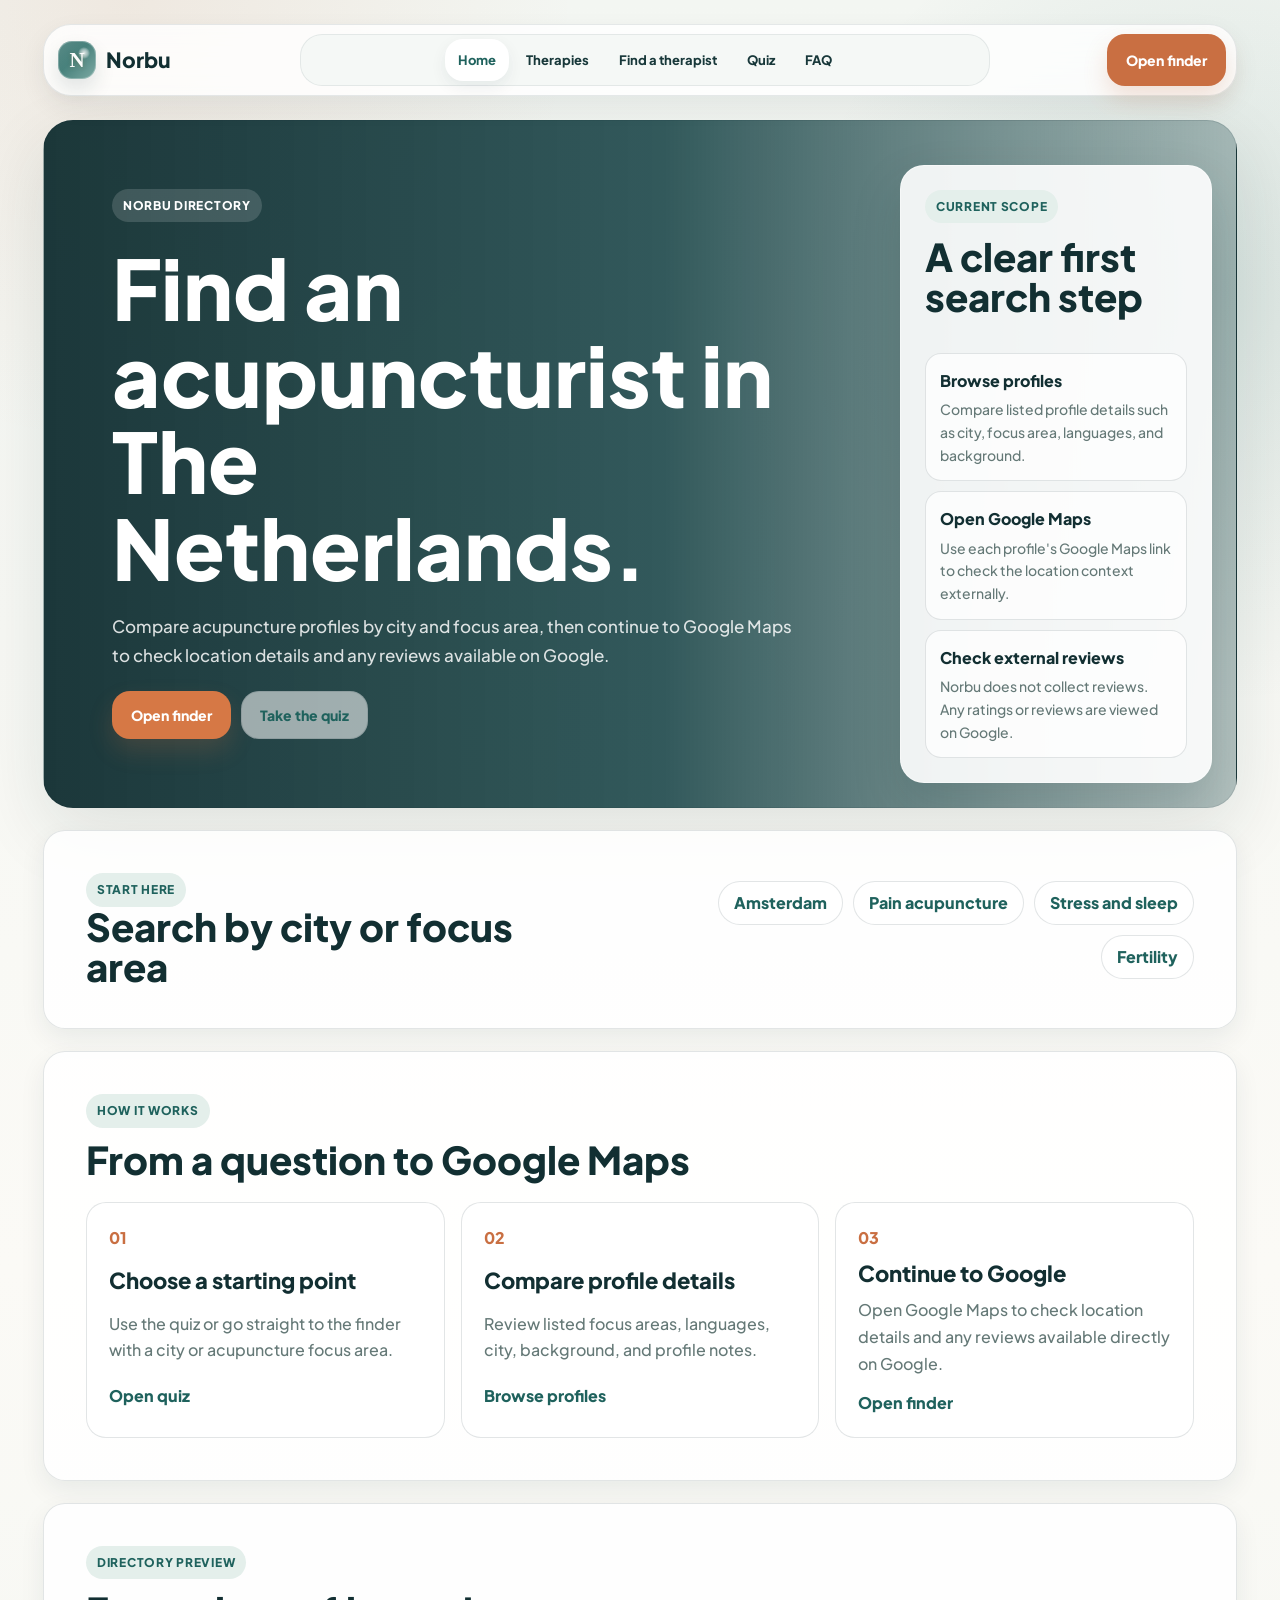
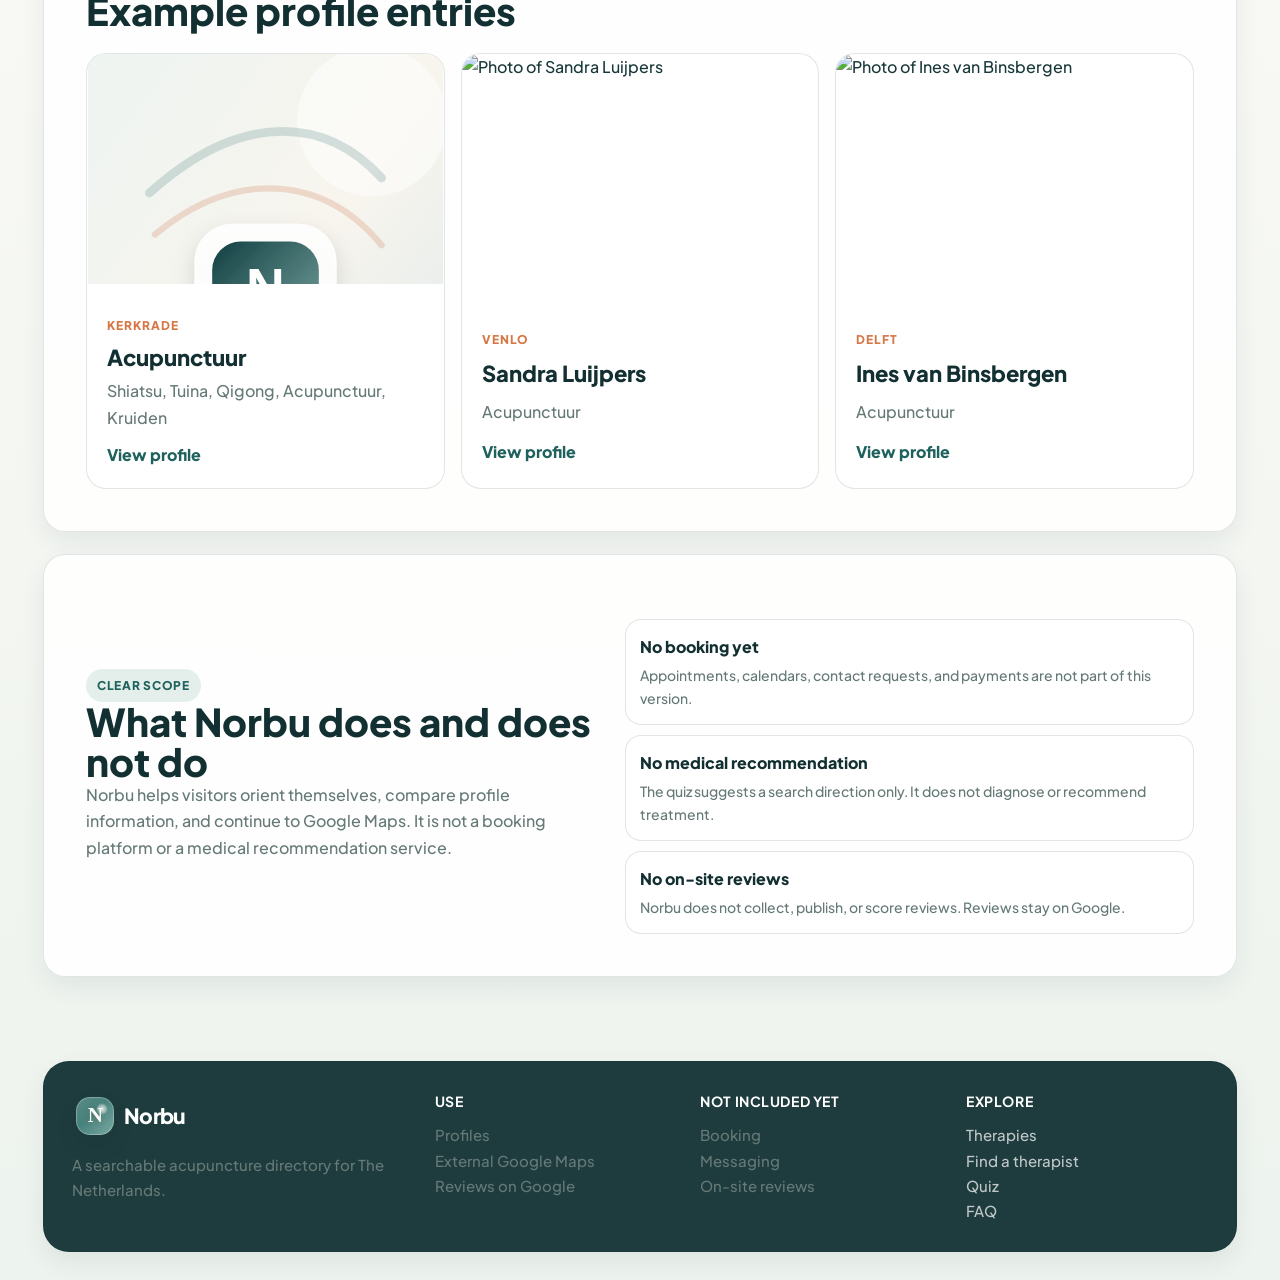
==== index.html @ c8cb7390 "Import sample practitioner data" ====
<!DOCTYPE html>
<html lang="en">
<head>
  <meta charset="UTF-8">
  <meta name="viewport" content="width=device-width, initial-scale=1.0">
  <title>Norbu | Acupuncture directory</title>
  <meta name="description" content="Browse acupuncture therapist profiles in The Netherlands by city and focus area, then continue to Google Maps for location details and any reviews available on Google.">
  <link rel="stylesheet" href="style.css">
  <link rel="icon" type="image/svg+xml" href="favicon.svg">
</head>
<body class="norbu-site-page norbu-home-page">
  <div class="page">
    <header class="topbar norbu-topbar">
      <a class="brand brand-link" href="index.html"><div class="brand-mark"></div><span>Norbu</span></a>
      <div class="shell" id="site-shell">
        <nav class="nav" id="site-nav">
          <a class="active" href="index.html">Home</a>
          <a href="therapies.html">Therapies</a>
          <a href="practitioners.html">Find a therapist</a>
          <a href="quiz.html">Quiz</a>
          <a href="faq.html">FAQ</a>
        </nav>
        <div class="icon-circle search-icon" aria-hidden="true"></div>
        <button class="menu-toggle" id="menu-toggle" type="button" aria-expanded="false" aria-controls="site-nav" aria-label="Open navigation"><span></span><span></span><span></span></button>
      </div>
      <a class="book-btn" href="practitioners.html">Open finder</a>
    </header>

    <main class="norbu-home">
      <section class="norbu-home-hero">
        <div class="norbu-home-copy">
          <span class="norbu-kicker">Norbu directory</span>
          <h1>Find an acupuncturist in The Netherlands.</h1>
          <p>Compare acupuncture profiles by city and focus area, then continue to Google Maps to check location details and any reviews available on Google.</p>
          <div class="norbu-home-actions">
            <a class="btn btn-primary" href="practitioners.html">Open finder</a>
            <a class="btn btn-secondary" href="quiz.html">Take the quiz</a>
          </div>
        </div>

        <aside class="norbu-home-panel" aria-label="What visitors can use">
          <span class="norbu-panel-label">Current scope</span>
          <h2>A clear first search step</h2>
          <div class="norbu-home-checks">
            <div><strong>Browse profiles</strong><span>Compare listed profile details such as city, focus area, languages, and background.</span></div>
            <div><strong>Open Google Maps</strong><span>Use each profile's Google Maps link to check the location context externally.</span></div>
            <div><strong>Check external reviews</strong><span>Norbu does not collect reviews. Any ratings or reviews are viewed on Google.</span></div>
          </div>
        </aside>
      </section>

      <section class="norbu-search-band" aria-label="Quick starts">
        <div><span class="norbu-kicker">Start here</span><h2>Search by city or focus area</h2></div>
        <div class="norbu-search-links">
          <a href="practitioners.html?city=Amsterdam">Amsterdam</a>
          <a href="practitioners.html?specialty=Pain%20acupuncture">Pain acupuncture</a>
          <a href="practitioners.html?specialty=Stress%20and%20sleep%20acupuncture">Stress and sleep</a>
          <a href="practitioners.html?specialty=Fertility%20acupuncture">Fertility</a>
        </div>
      </section>

      <section class="norbu-home-flow">
        <div class="norbu-section-head"><span class="norbu-kicker">How it works</span><h2>From a question to Google Maps</h2></div>
        <div class="norbu-flow-grid">
          <article><span>01</span><h3>Choose a starting point</h3><p>Use the quiz or go straight to the finder with a city or acupuncture focus area.</p><a href="quiz.html">Open quiz</a></article>
          <article><span>02</span><h3>Compare profile details</h3><p>Review listed focus areas, languages, city, background, and profile notes.</p><a href="practitioners.html">Browse profiles</a></article>
          <article><span>03</span><h3>Continue to Google</h3><p>Open Google Maps to check location details and any reviews available directly on Google.</p><a href="practitioners.html">Open finder</a></article>
        </div>
      </section>

      <section class="norbu-home-profiles">
        <div class="norbu-section-head"><span class="norbu-kicker">Directory preview</span><h2>Example profile entries</h2></div>
        <div class="norbu-profile-preview-grid">
          <article class="norbu-profile-preview"><img src="norbu-profile-placeholder.svg" alt="Neutral Norbu placeholder for Sanne de Vries"><div><span>Amsterdam</span><h3>Sanne de Vries</h3><p>Fertility acupuncture and IVF support.</p><a href="practitioner-detail.html?id=sanne-de-vries">View profile</a></div></article>
          <article class="norbu-profile-preview"><img src="norbu-profile-placeholder.svg" alt="Neutral Norbu placeholder for Marco Jansen"><div><span>Rotterdam</span><h3>Marco Jansen</h3><p>Pain acupuncture and sports recovery.</p><a href="practitioner-detail.html?id=marco-jansen">View profile</a></div></article>
          <article class="norbu-profile-preview"><img src="norbu-profile-placeholder.svg" alt="Neutral Norbu placeholder for Lina van Dijk"><div><span>Utrecht</span><h3>Lina van Dijk</h3><p>Stress, sleep, and burnout recovery support.</p><a href="practitioner-detail.html?id=lina-van-dijk">View profile</a></div></article>
        </div>
      </section>

      <section class="norbu-home-scope">
        <div><span class="norbu-kicker">Clear scope</span><h2>What Norbu does and does not do</h2><p>Norbu helps visitors orient themselves, compare profile information, and continue to Google Maps. It is not a booking platform or a medical recommendation service.</p></div>
        <div class="norbu-scope-list">
          <div><strong>No booking yet</strong><span>Appointments, calendars, contact requests, and payments are not part of this version.</span></div>
          <div><strong>No medical recommendation</strong><span>The quiz suggests a search direction only. It does not diagnose or recommend treatment.</span></div>
          <div><strong>No on-site reviews</strong><span>Norbu does not collect, publish, or score reviews. Reviews stay on Google.</span></div>
        </div>
      </section>
    </main>

    <footer class="site-footer site-footer--home">
      <div class="site-footer-grid">
        <div><a class="brand brand-link site-footer-brand" href="index.html"><div class="brand-mark"></div><span>Norbu</span></a><p>A searchable acupuncture directory for The Netherlands.</p></div>
        <div><strong>Use</strong><p>Profiles<br>External Google Maps<br>Reviews on Google</p></div>
        <div><strong>Not included yet</strong><p>Booking<br>Messaging<br>On-site reviews</p></div>
        <div><strong>Explore</strong><p><a href="therapies.html">Therapies</a><br><a href="practitioners.html">Find a therapist</a><br><a href="quiz.html">Quiz</a><br><a href="faq.html">FAQ</a></p></div>
      </div>
    </footer>
  </div>
  <script src="practitioners-data.js" defer></script>
  <script src="script.js" defer></script>
</body>
</html>
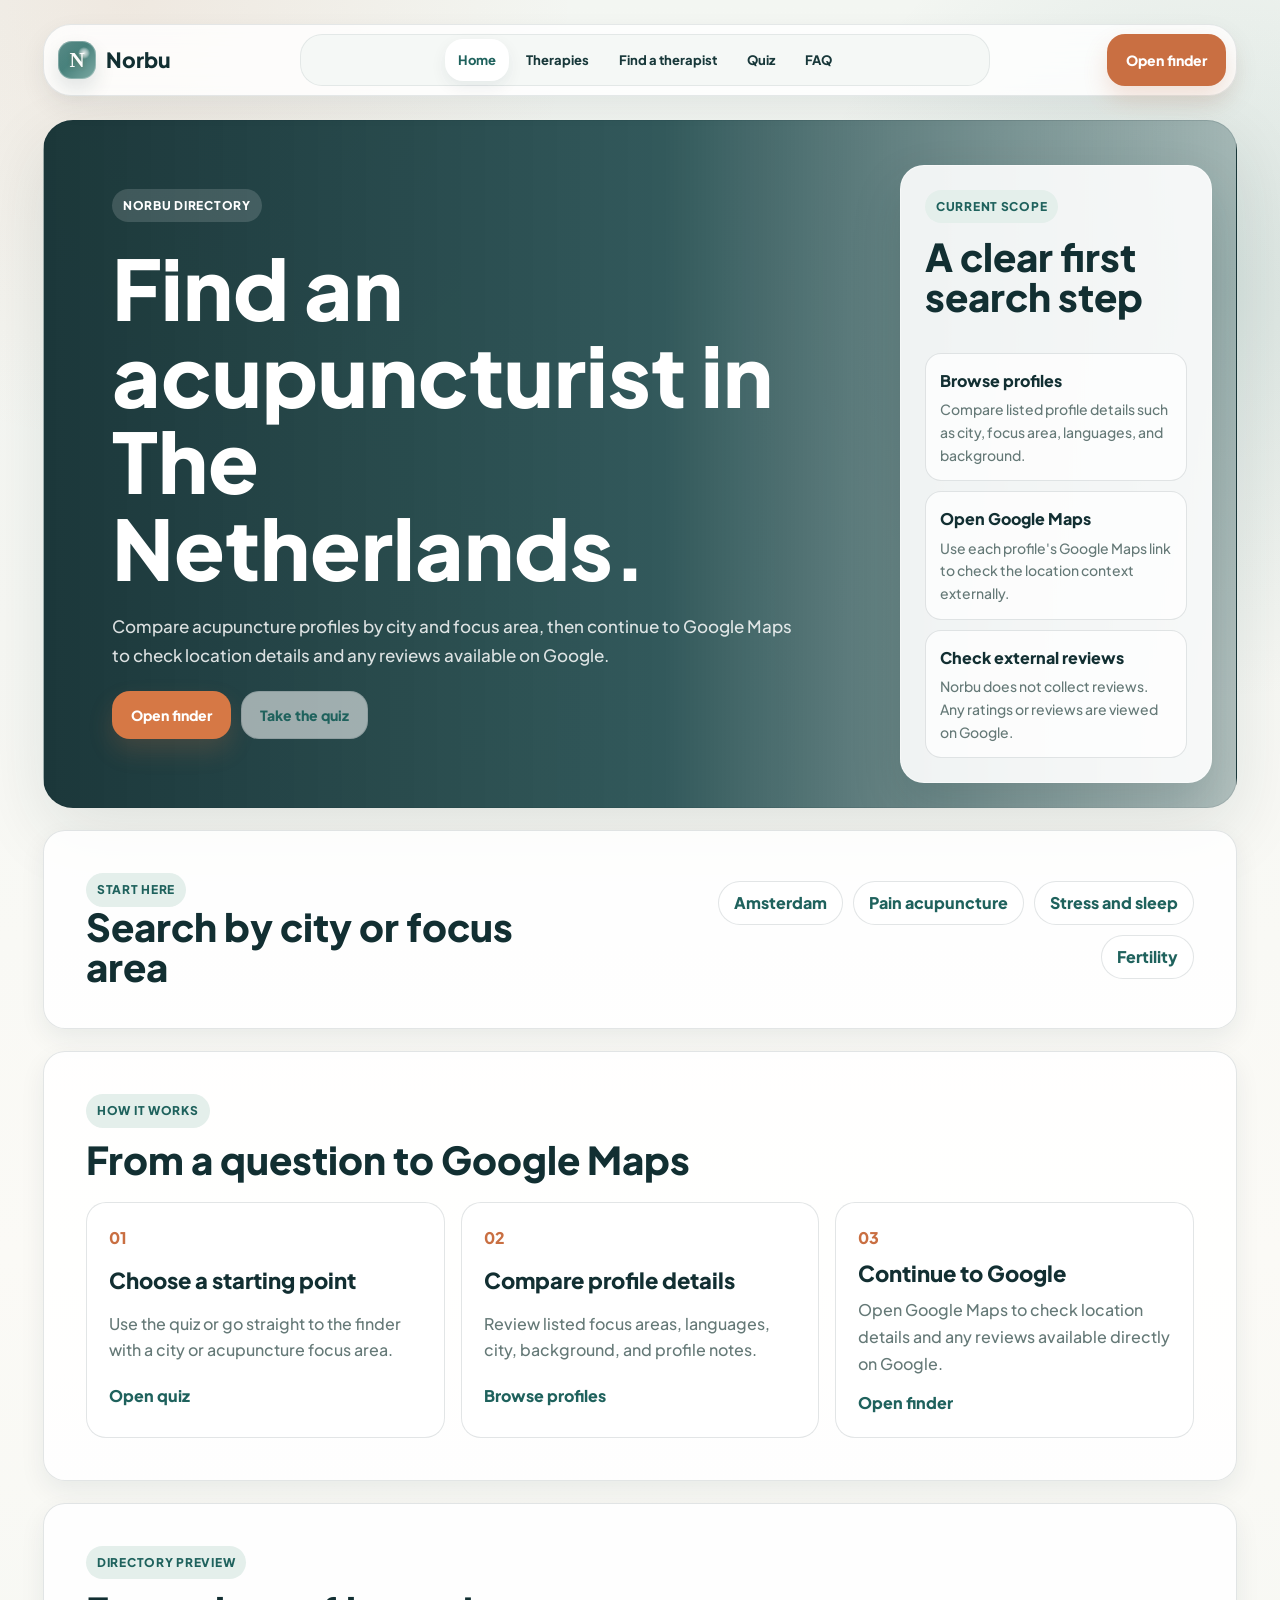
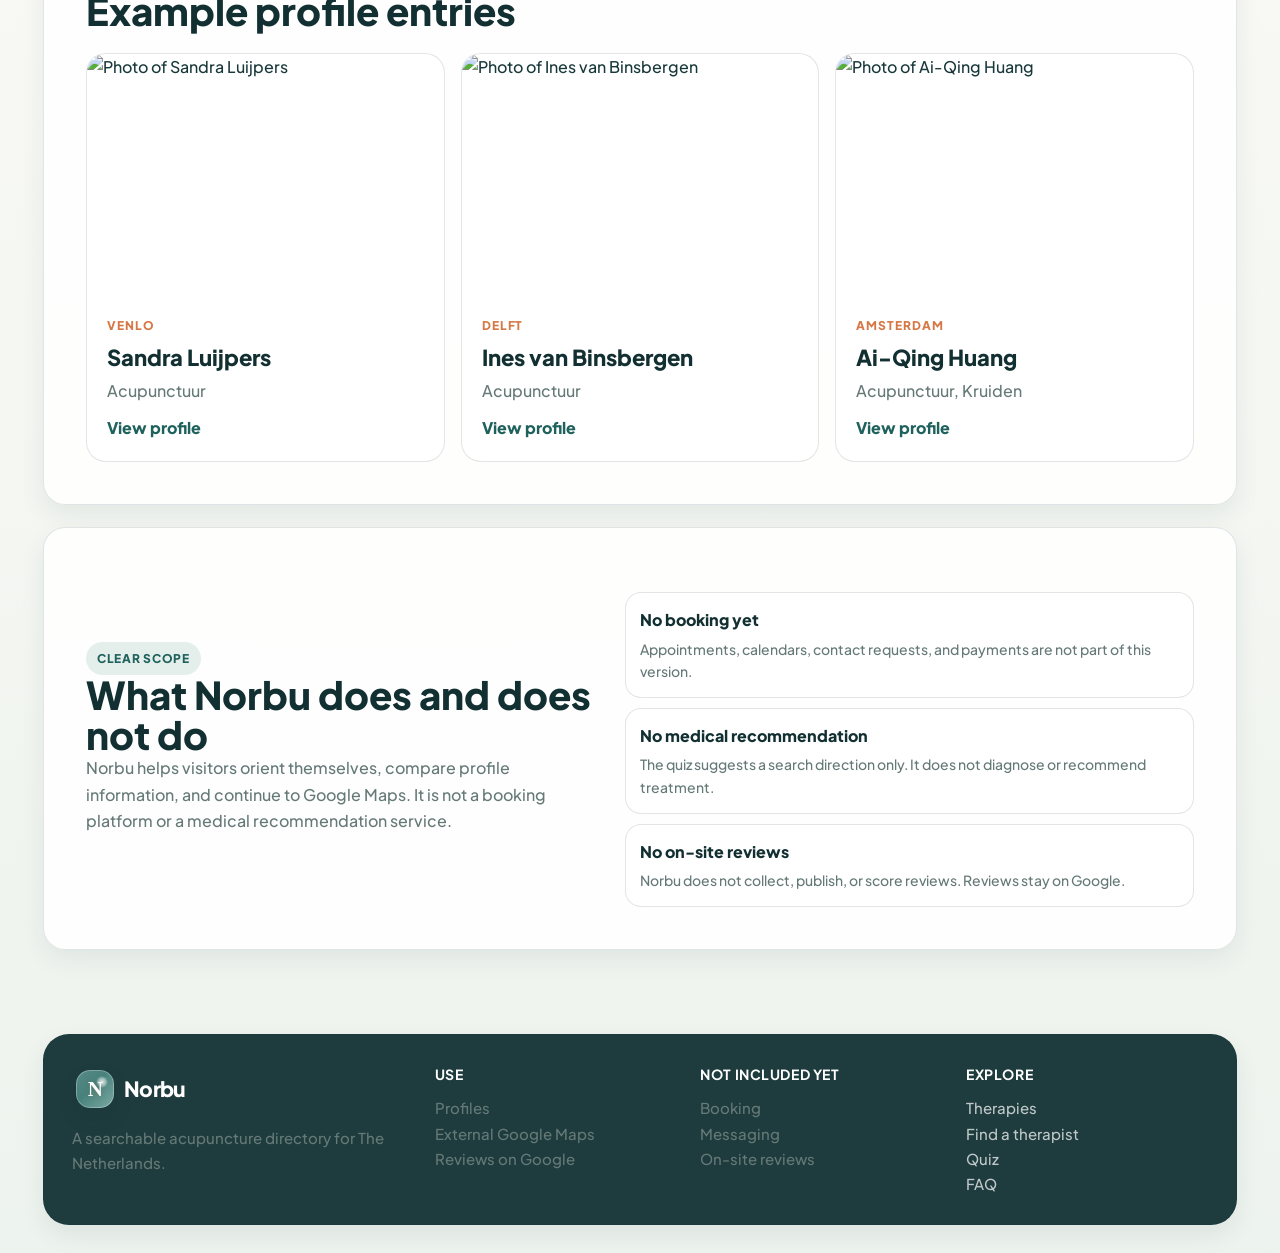
==== commit 153ecee6: "Repair practitioner character encoding" ====
--- a/index.html
+++ b/index.html
@@ -96,8 +96,8 @@
       </div>
     </footer>
   </div>
-  <script src="practitioners-data.js" defer></script>
-  <script src="script.js" defer></script>
+  <script src="practitioners-data.js?v=20261006-3" defer></script>
+  <script src="script.js?v=20261006-3" defer></script>
 </body>
 </html>
 
--- a/style.css
+++ b/style.css
@@ -15030,6 +15030,20 @@
   font-size: 13px;
 }
 
+.profile-external-actions {
+  display: grid;
+  gap: 10px;
+}
+
+.profile-external-actions .btn {
+  width: 100%;
+  justify-content: center;
+}
+
+.profile-external-actions .btn[hidden] {
+  display: none !important;
+}
+
 .profile-testimonials-list {
   max-height: 520px;
   overflow: auto;
@@ -18154,6 +18168,43 @@
     url("https://images.unsplash.com/photo-1544161515-4ab6ce6db874?auto=format&fit=crop&w=1800&q=80") center / cover !important;
 }
 
+body.norbu-finder-page .norbu-hero-copy {
+  background: transparent !important;
+}
+
+.directory-results-column {
+  min-width: 0;
+}
+
+.directory-pagination {
+  display: flex;
+  align-items: center;
+  justify-content: center;
+  gap: 14px;
+  margin-top: 22px;
+  padding: 18px;
+  border: 1px solid var(--norbu-line);
+  border-radius: 22px;
+  background: rgba(255, 255, 255, .88);
+  box-shadow: var(--norbu-shadow-sm);
+}
+
+.directory-pagination[hidden] {
+  display: none !important;
+}
+
+.directory-pagination span {
+  min-width: 110px;
+  color: var(--norbu-ink);
+  font-weight: 800;
+  text-align: center;
+}
+
+.directory-pagination button:disabled {
+  cursor: not-allowed;
+  opacity: .45;
+}
+
 @media (max-width: 760px) {
   body.norbu-site-page .norbu-home-hero {
     background:
@@ -18339,3 +18390,12 @@
   }
 }
 
+/* Finder pagination and single hero image overrides */
+body.norbu-finder-page .norbu-hero > .norbu-hero-copy {
+  background: transparent !important;
+}
+
+body.norbu-finder-page .directory-card[hidden] {
+  display: none !important;
+}
+
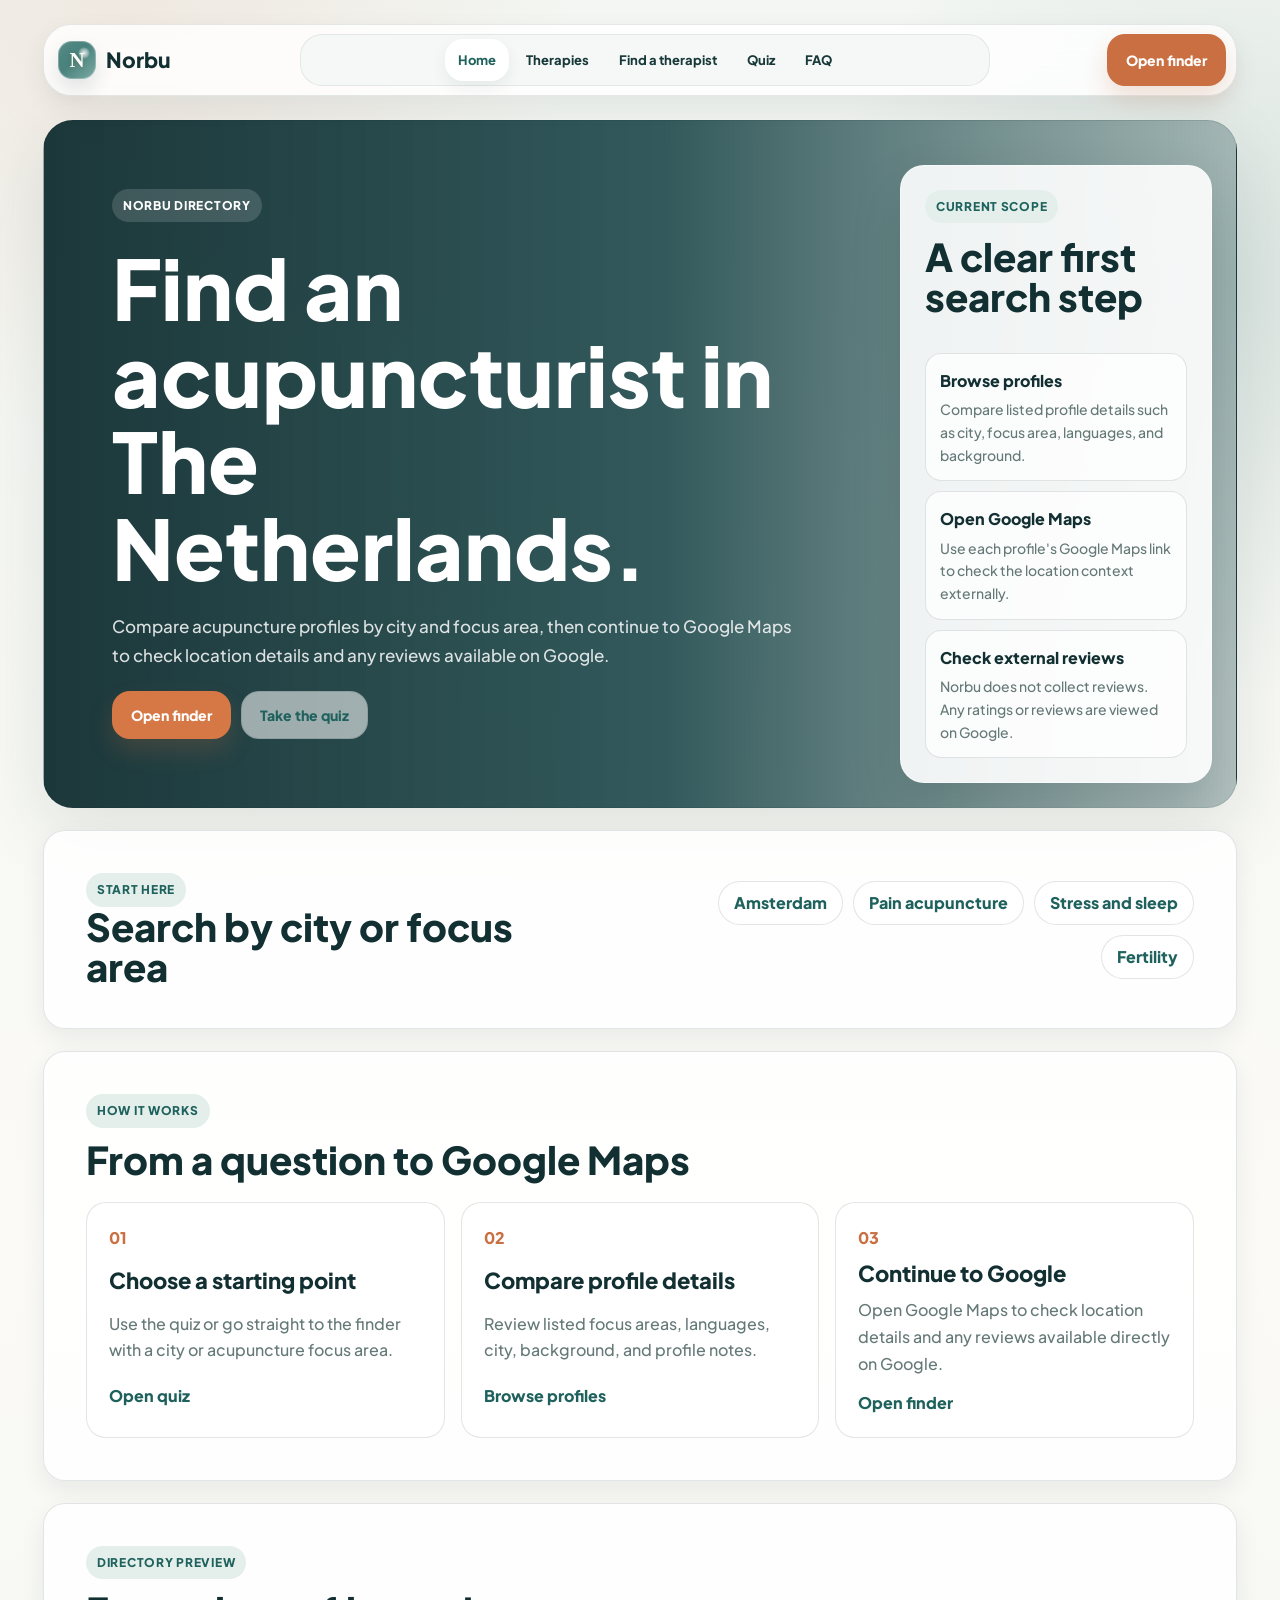
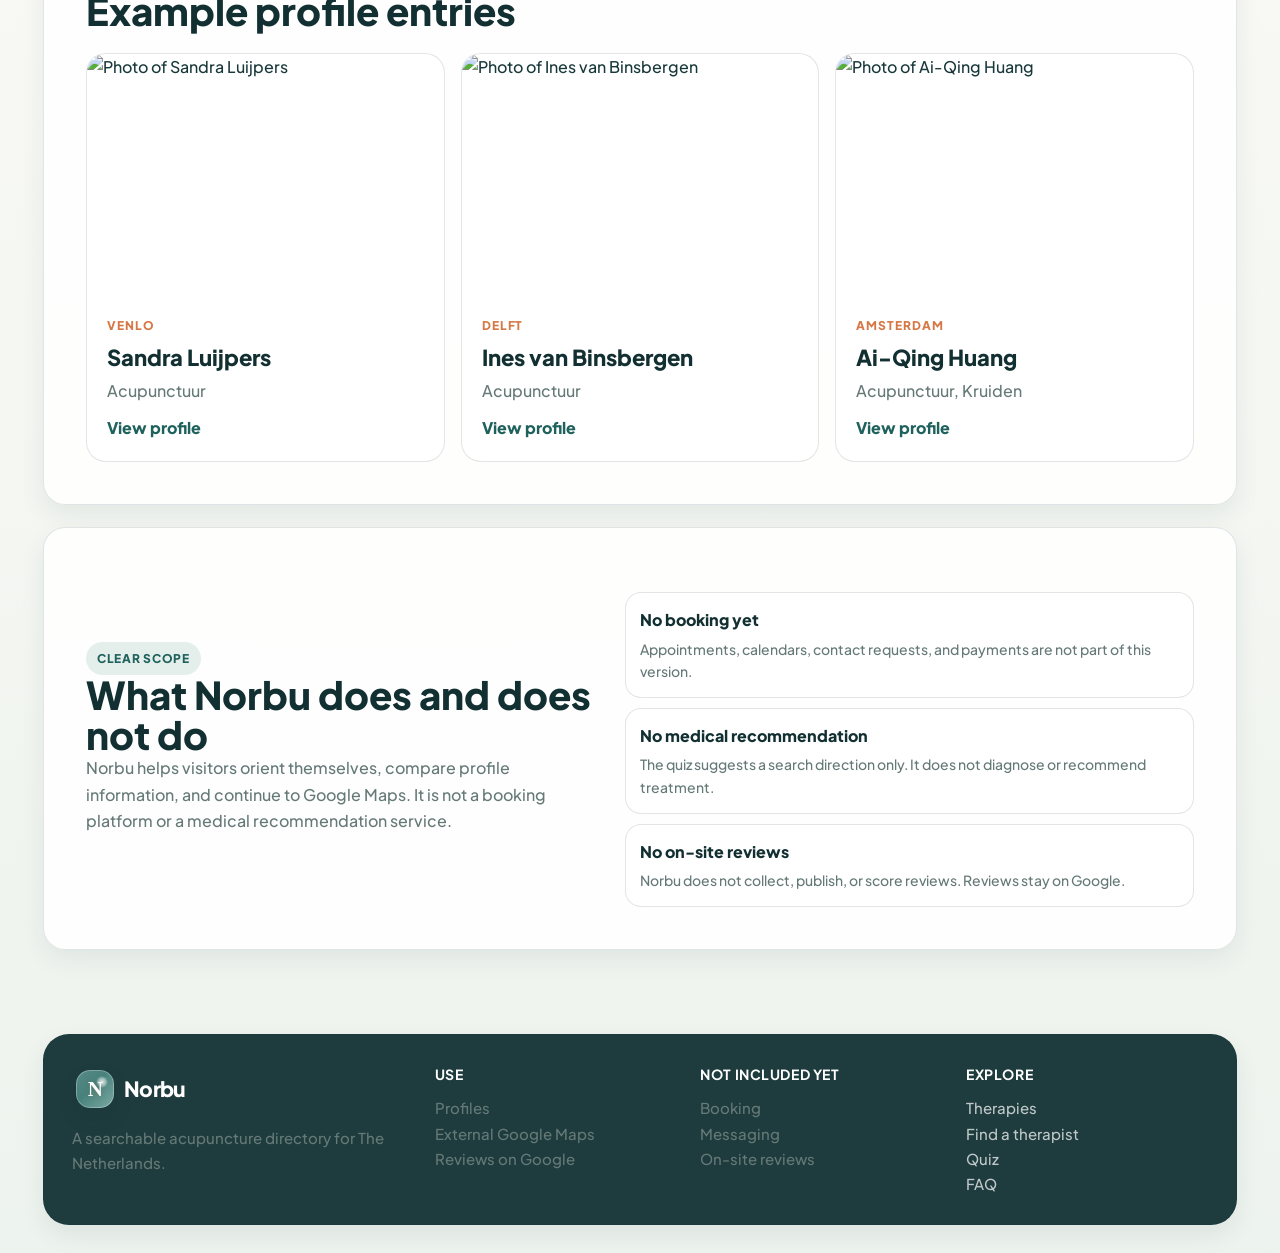
==== commit 381a7627: "Add gentle page motion and responsive map-and-list practitioner finder" ====
--- a/index.html
+++ b/index.html
@@ -97,8 +97,9 @@
     </footer>
   </div>
   <script src="practitioners-data.js?v=20261006-3" defer></script>
-  <script src="script.js?v=20261006-3" defer></script>
+  <script src="script.js?v=20261116-1" defer></script>
 </body>
 </html>
 
 
+
--- a/style.css
+++ b/style.css
@@ -18399,3 +18399,59 @@
   display: none !important;
 }
 
+
+
+/* Motion and a map-first finder. Keep this after the legacy layout overrides. */
+@media (prefers-reduced-motion: no-preference) {
+  .btn, .book-btn, .norbu-search-links a, .norbu-profile-preview, .directory-card {
+    transition: transform .22s ease, box-shadow .22s ease, border-color .22s ease !important;
+  }
+  .btn:hover, .book-btn:hover { transform: translateY(-2px); }
+  .norbu-profile-preview:hover { transform: translateY(-5px); box-shadow: 0 18px 40px #19576414; }
+  .norbu-home-panel { animation: norbu-arrive .9s cubic-bezier(.2,.7,.2,1) both; }
+  @keyframes norbu-arrive { from { opacity: 0; transform: translateY(24px); } to { opacity: 1; transform: translateY(0); } }
+}
+body.norbu-finder-page .directory-layout {
+  grid-template-columns: minmax(0, .95fr) minmax(0, 1.05fr) !important;
+  gap: 28px !important;
+}
+body.norbu-finder-page .directory-map-panel { top: 24px !important; }
+body.norbu-finder-page .finder-map-surface { position: relative; background: #e8efeb; }
+body.norbu-finder-page .directory-map-frame,
+body.norbu-finder-page .directory-map-frame iframe,
+#finder-google-map { width: 100%; height: clamp(320px, 52vh, 620px); min-height: 320px !important; border: 0; }
+.finder-map-surface [hidden] { display: none !important; }
+.finder-map-status { margin: 0; padding: 12px 18px; font-size: 12px; line-height: 1.5; color: #405b55; background: #f2f6f3; }
+body.norbu-finder-page .directory-map-copy { padding: 20px !important; }
+body.norbu-finder-page .directory-map-copy #directory-bio { display: -webkit-box; -webkit-line-clamp: 3; -webkit-box-orient: vertical; overflow: hidden; }
+body.norbu-finder-page .directory-card { grid-template-columns: 120px minmax(0, 1fr) !important; min-height: 210px !important; cursor: pointer; }
+body.norbu-finder-page .directory-card img { width: 100%; height: 100%; max-height: 260px; object-fit: cover; }
+body.norbu-finder-page .directory-card.is-selected { border-color: #195764 !important; box-shadow: 0 0 0 2px #195764 !important; }
+body.norbu-finder-page .directory-card:focus-visible { outline: 3px solid #195764; outline-offset: 4px; }
+body.norbu-finder-page .directory-card-actions { flex-wrap: wrap; }
+.finder-view-switch { display: none; }
+.finder-empty { padding: 32px; border: 1px solid #d7ddd9; border-radius: 20px; color: #405b55; }
+@media (max-width: 900px) {
+  body.norbu-finder-page .directory-layout { grid-template-columns: minmax(0, 1fr) !important; }
+  body.norbu-finder-page .directory-map-panel { position: static !important; }
+  .finder-view-switch { display: flex; gap: 4px; justify-content: center; padding: 5px; margin: 0 auto 20px; width: fit-content; background: #edf2ee; border-radius: 40px; }
+  .finder-view-switch button { border: 0; padding: 12px 28px; border-radius: 32px; font: inherit; cursor: pointer; color: #195764; background: transparent; }
+  .finder-view-switch button[aria-pressed="true"] { background: #195764; color: white; }
+  .directory-layout[data-finder-view="list"] .directory-map-panel,
+  .directory-layout[data-finder-view="map"] .directory-results-column { display: none !important; }
+}
+@media (max-width: 520px) {
+  body.norbu-finder-page .directory-card { grid-template-columns: 85px minmax(0, 1fr) !important; }
+  body.norbu-finder-page .directory-card-body { padding: 14px !important; }
+  body.norbu-finder-page .directory-card-top { flex-wrap: wrap; gap: 8px; }
+  body.norbu-finder-page .directory-card-actions .btn { padding: 10px 12px; font-size: 12px; }
+}
+@media (prefers-reduced-motion: reduce) {
+  html { scroll-behavior: auto !important; }
+  .norbu-home-panel, .btn, .book-btn, .norbu-profile-preview, .directory-card { animation: none !important; transition: none !important; }
+}
+body.norbu-finder-page .directory-map-copy { gap: 8px !important; margin-bottom: 0 !important; }
+body.norbu-finder-page .directory-map-copy h3 { margin: 0 !important; font-size: 26px !important; }
+body.norbu-finder-page .directory-map-copy p { margin: 0 !important; }
+body.norbu-finder-page .directory-review-summary { padding: 12px !important; }
+body.norbu-finder-page .directory-map-actions { margin-top: 8px !important; }
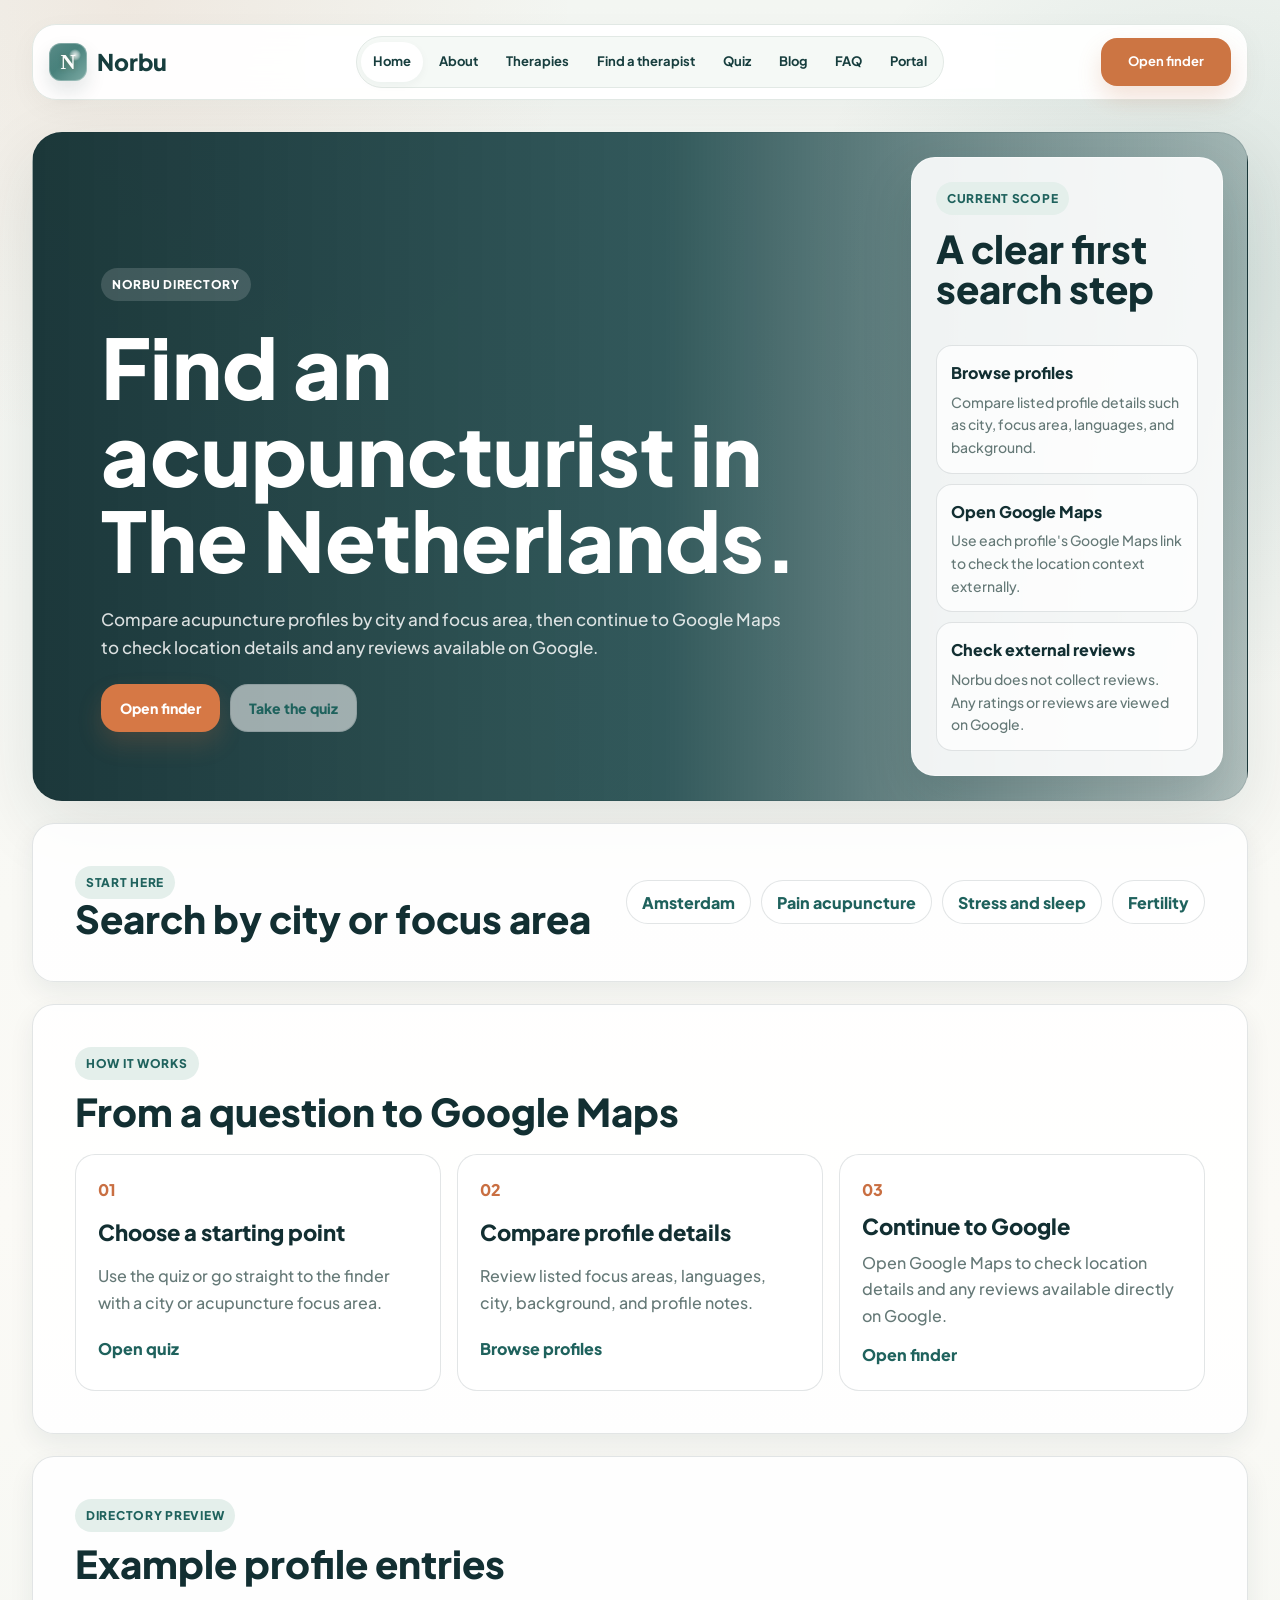
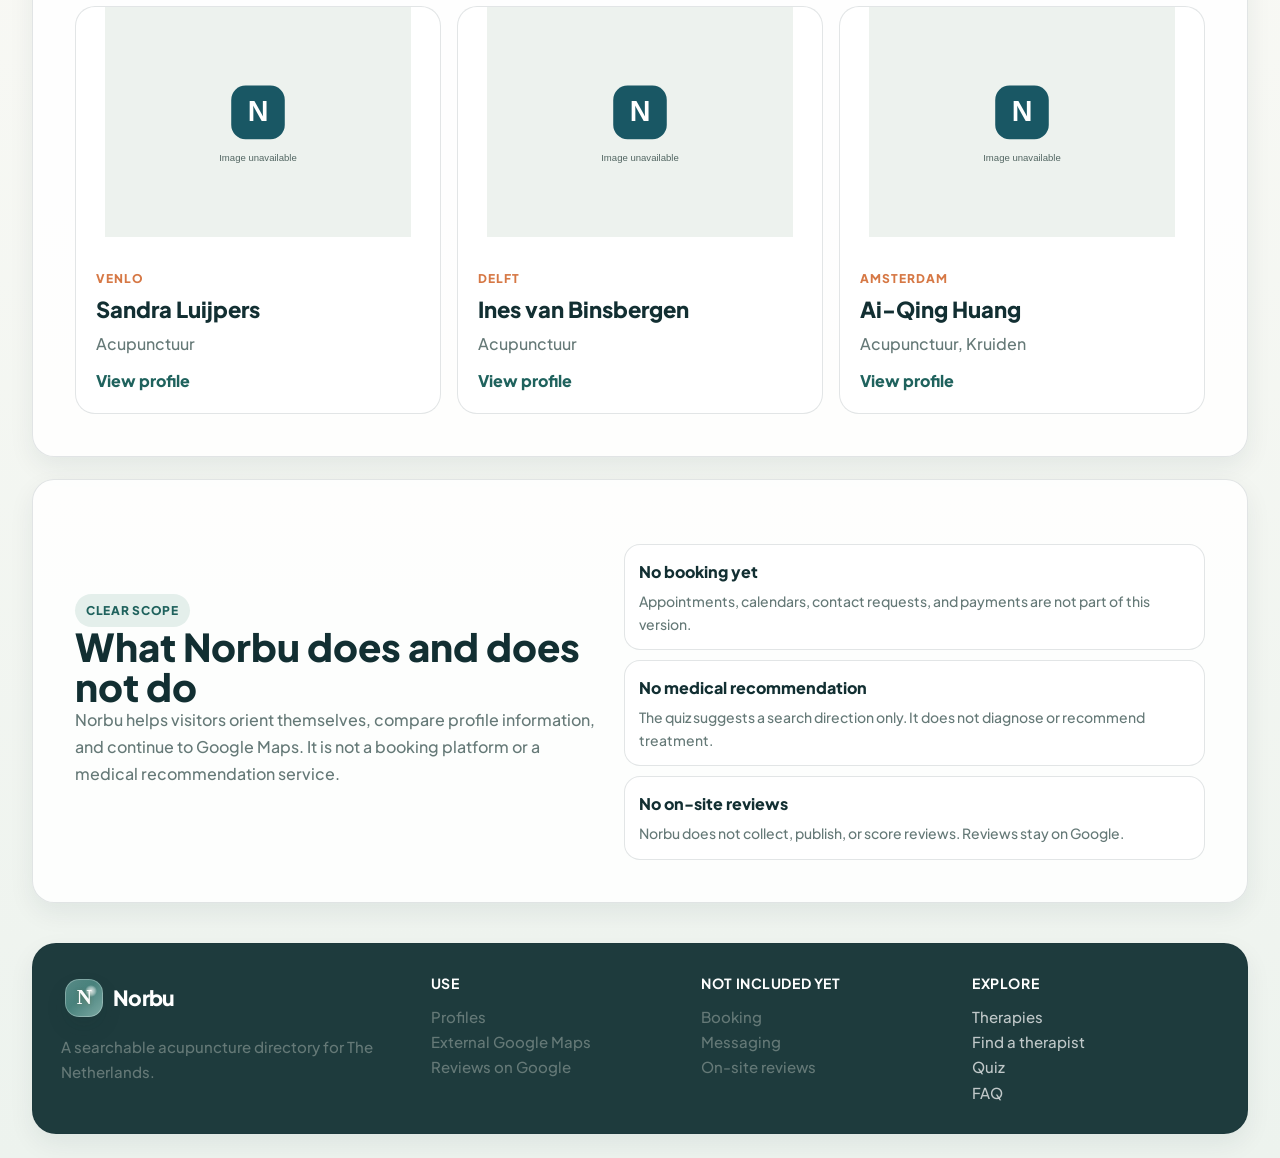
==== commit eb9365c0: "Unify navigation, page gutters and centred responsive images across all pages" ====
--- a/index.html
+++ b/index.html
@@ -7,20 +7,23 @@
   <meta name="description" content="Browse acupuncture therapist profiles in The Netherlands by city and focus area, then continue to Google Maps for location details and any reviews available on Google.">
   <link rel="stylesheet" href="style.css">
   <link rel="icon" type="image/svg+xml" href="favicon.svg">
+  <link rel="stylesheet" href="site-shell.css?v=20261116-4">
 </head>
-<body class="norbu-site-page norbu-home-page">
+<body class="site-layout norbu-site-page norbu-home-page">
   <div class="page">
     <header class="topbar norbu-topbar">
-      <a class="brand brand-link" href="index.html"><div class="brand-mark"></div><span>Norbu</span></a>
+      <a class="brand brand-link" href="index.html" aria-label="Norbu home"><div class="brand-mark" aria-hidden="true"></div><span>Norbu</span></a>
       <div class="shell" id="site-shell">
-        <nav class="nav" id="site-nav">
-          <a class="active" href="index.html">Home</a>
+        <nav class="nav" id="site-nav" aria-label="Main navigation">
+          <a class="active" aria-current="page" href="index.html">Home</a>
+          <a href="about.html">About</a>
           <a href="therapies.html">Therapies</a>
           <a href="practitioners.html">Find a therapist</a>
           <a href="quiz.html">Quiz</a>
+          <a href="blog.html">Blog</a>
           <a href="faq.html">FAQ</a>
+          <a href="platform.html">Portal</a>
         </nav>
-        <div class="icon-circle search-icon" aria-hidden="true"></div>
         <button class="menu-toggle" id="menu-toggle" type="button" aria-expanded="false" aria-controls="site-nav" aria-label="Open navigation"><span></span><span></span><span></span></button>
       </div>
       <a class="book-btn" href="practitioners.html">Open finder</a>
@@ -98,8 +101,10 @@
   </div>
   <script src="practitioners-data.js?v=20261006-3" defer></script>
   <script src="script.js?v=20261116-1" defer></script>
+  <script src="site-shell.js?v=20261116-4" defer></script>
 </body>
 </html>
 
 
 
+
--- a/site-shell.css
+++ b/site-shell.css
@@ -0,0 +1,123 @@
+/* One shared outer grid and header for every static page. Loaded last. */
+:root { --site-gutter: 32px; --site-max-width: 1440px; --site-section-gap: 32px; }
+body.site-layout { margin: 0 !important; padding: 0 !important; }
+body.site-layout > .page {
+  width: min(var(--site-max-width), calc(100% - 2 * var(--site-gutter))) !important;
+  max-width: none !important; padding: 0 !important; margin: 0 auto !important;
+  overflow: visible !important;
+}
+body.site-layout > .page > .topbar.norbu-topbar {
+  display: grid !important; grid-template-columns: 150px minmax(0,1fr) 130px !important;
+  gap: 16px !important; align-items: center !important; position: relative !important;
+  inset: auto !important; width: 100% !important; max-width: none !important;
+  height: 76px !important; min-height: 76px !important;
+  margin: 24px 0 0 !important; padding: 10px 16px !important;
+  border: 1px solid #e1e8e4 !important; border-radius: 24px !important;
+  background: #fffffff2 !important; box-shadow: 0 8px 28px #193c3e0a !important;
+  z-index: 30;
+}
+body.site-layout .topbar.norbu-topbar > .brand {
+  position: static !important; inset: auto !important; transform: none !important;
+  display: flex !important; align-items: center !important; gap: 10px !important;
+  width: auto !important; height: 52px !important; min-height: 52px !important;
+  padding: 0 !important; margin: 0 !important; color: #173e3e !important;
+  font-size: 23px !important; font-weight: 800 !important; grid-column: 1 !important;
+}
+body.site-layout .topbar.norbu-topbar .brand-mark { width: 38px !important; height: 38px !important; flex: 0 0 38px !important; border-radius: 12px !important; }
+body.site-layout .topbar.norbu-topbar > .shell {
+  position: relative !important; inset: auto !important; transform: none !important;
+  display: flex !important; justify-content: center !important; align-items: center !important;
+  width: 100% !important; height: 52px !important; min-height: 52px !important;
+  padding: 0 !important; margin: 0 !important; border: 0 !important;
+  border-radius: 0 !important; background: transparent !important; box-shadow: none !important; grid-column: 2 !important;
+}
+body.site-layout .topbar.norbu-topbar .nav {
+  position: static !important; display: flex !important; justify-content: center !important;
+  align-items: center !important; gap: 4px !important; width: fit-content !important;
+  margin: 0 !important; padding: 4px !important; border: 1px solid #e2e9e5 !important;
+  border-radius: 40px !important; background: #f5f9f6 !important;
+  box-shadow: none !important; transform: none !important;
+}
+body.site-layout .topbar.norbu-topbar .nav a {
+  display: flex !important; align-items: center !important; justify-content: center !important;
+  min-height: 40px !important; padding: 10px 12px !important; border: 0 !important;
+  border-radius: 28px !important; background: transparent !important; box-shadow: none !important;
+  color: #173e3e !important; font: 700 13px/1.2 'Plus Jakarta Sans', sans-serif !important;
+  text-decoration: none !important; white-space: nowrap;
+}
+body.site-layout .topbar.norbu-topbar .nav a.active,
+body.site-layout .topbar.norbu-topbar .nav a:hover { background: #fff !important; box-shadow: 0 3px 10px #193c3e0a !important; }
+body.site-layout .topbar.norbu-topbar > .book-btn {
+  display: flex !important; justify-content: center !important; align-items: center !important;
+  position: static !important; inset: auto !important; transform: none !important;
+  width: 130px !important; height: 48px !important; min-height: 48px !important;
+  padding: 12px 16px !important; margin: 0 !important; border: 0 !important;
+  border-radius: 16px !important; background: #cc7543 !important; color: #fff !important;
+  font: 700 13px/1.2 'Plus Jakarta Sans', sans-serif !important; grid-column: 3 !important;
+}
+body.site-layout .topbar.norbu-topbar .menu-toggle { display: none !important; }
+body.site-layout > .page > main {
+  width: 100% !important; max-width: none !important; padding: 0 !important;
+  margin: var(--site-section-gap) 0 0 !important;
+}
+/* Sections use the outer grid. Their own content padding remains intentional. */
+body.site-layout > .page > main > section,
+body.site-layout > .page > main > .site-context-nav {
+  width: 100% !important; max-width: none !important; margin-left: 0 !important; margin-right: 0 !important;
+}
+body.site-layout > .page > .site-footer {
+  width: 100% !important; max-width: none !important; margin: 40px 0 24px !important;
+  border-radius: 24px !important; box-sizing: border-box;
+}
+.site-context-nav { display: flex; gap: 10px; flex-wrap: wrap; padding: 0 0 20px; }
+.site-context-nav a { padding: 10px 16px; border: 1px solid #dce5df; border-radius: 24px; color: #195764; font-size: 13px; text-decoration: none; }
+.site-context-nav a.active { background: #195764; color: white; }
+body.site-layout .topbar.norbu-topbar a:focus-visible,
+body.site-layout .topbar.norbu-topbar button:focus-visible { outline: 3px solid #195764 !important; outline-offset: 3px; }
+/* Keep the reference finder split inside the same page edges as the header. */
+body.site-layout.norbu-finder-page .finder-search-bar { padding: 0 0 20px !important; }
+body.site-layout.norbu-finder-page .directory-filters { padding-left: 0 !important; padding-right: 0 !important; }
+body.site-layout.norbu-finder-page .directory-results-column { padding-left: 0 !important; padding-right: 24px !important; }
+@media (max-width: 1100px) {
+  body.site-layout > .page > .topbar.norbu-topbar { grid-template-columns: 1fr 48px 130px !important; }
+  body.site-layout .topbar.norbu-topbar > .shell { width: 48px !important; justify-self: end; }
+  body.site-layout .topbar.norbu-topbar .menu-toggle { display: block !important; position: relative !important; width: 44px !important; height: 44px !important; min-width: 44px !important; padding: 0 !important; border: 1px solid #dce5df !important; border-radius: 14px !important; background: #f5f9f6 !important; }
+  body.site-layout .topbar.norbu-topbar .nav { display: none !important; position: absolute !important; top: 62px !important; right: 0 !important; left: auto !important; width: 270px !important; max-width: calc(100vw - 2 * var(--site-gutter)) !important; padding: 10px !important; border-radius: 18px !important; background: #fff !important; box-shadow: 0 16px 40px #193c3e25 !important; }
+  body.site-layout .topbar.norbu-topbar .shell.is-open .nav { display: flex !important; flex-direction: column !important; align-items: stretch !important; }
+  body.site-layout .topbar.norbu-topbar .nav a { justify-content: flex-start !important; }
+}
+@media (max-width: 760px) {
+  :root { --site-gutter: 16px; --site-section-gap: 24px; }
+  body.site-layout > .page > .topbar.norbu-topbar { grid-template-columns: minmax(0,1fr) 44px !important; height: 64px !important; min-height: 64px !important; margin-top: 12px !important; padding: 8px 12px !important; gap: 12px !important; border-radius: 20px !important; }
+  body.site-layout .topbar.norbu-topbar > .brand { height: 46px !important; min-height: 46px !important; font-size: 21px !important; }
+  body.site-layout .topbar.norbu-topbar > .shell { height: 44px !important; min-height: 44px !important; width: 44px !important; }
+  body.site-layout .topbar.norbu-topbar > .book-btn { display: none !important; }
+  body.site-layout .topbar.norbu-topbar .nav { top: 54px !important; right: 0 !important; }
+  body.site-layout > .page > .site-footer { margin-top: 32px !important; margin-bottom: 16px !important; border-radius: 20px !important; }
+}
+@media (max-width: 900px) {
+  body.site-layout.norbu-finder-page .directory-results-column { padding-right: 0 !important; }
+}
+body.site-layout .topbar.norbu-topbar .menu-toggle span {
+  position: absolute !important; top: 50% !important; left: 50% !important;
+  width: 18px !important; height: 2px !important; margin: 0 !important;
+  border: 0 !important; border-radius: 2px !important; background: #195764 !important;
+  opacity: 1 !important; box-shadow: none !important;
+}
+body.site-layout .topbar.norbu-topbar .menu-toggle span:nth-child(1) { transform: translate(-50%, -7px) !important; }
+body.site-layout .topbar.norbu-topbar .menu-toggle span:nth-child(2) { transform: translate(-50%, -1px) !important; }
+body.site-layout .topbar.norbu-topbar .menu-toggle span:nth-child(3) { transform: translate(-50%, 5px) !important; }
+body.site-layout .topbar.norbu-topbar .shell.is-open .menu-toggle span:nth-child(1) { transform: translate(-50%, -1px) rotate(45deg) !important; }
+body.site-layout .topbar.norbu-topbar .shell.is-open .menu-toggle span:nth-child(2) { opacity: 0 !important; }
+body.site-layout .topbar.norbu-topbar .shell.is-open .menu-toggle span:nth-child(3) { transform: translate(-50%, -1px) rotate(-45deg) !important; }
+/* Centre all images within their existing frames and preserve proportions. */
+body.site-layout img {
+  display: block !important; max-width: 100% !important;
+  margin-left: auto !important; margin-right: auto !important;
+  object-fit: cover !important; object-position: 50% 50% !important;
+}
+/* Artwork and placeholders must remain fully visible. */
+body.site-layout img[src$=".svg"] { object-fit: contain !important; }
+body.site-layout :is(.norbu-home-hero, .norbu-hero, .profile-hero, .quiz-hero, .catalog-hero, .norbu-faq-hero, .style-one-hero, .style-two-hero) {
+  background-position: center center !important;
+}
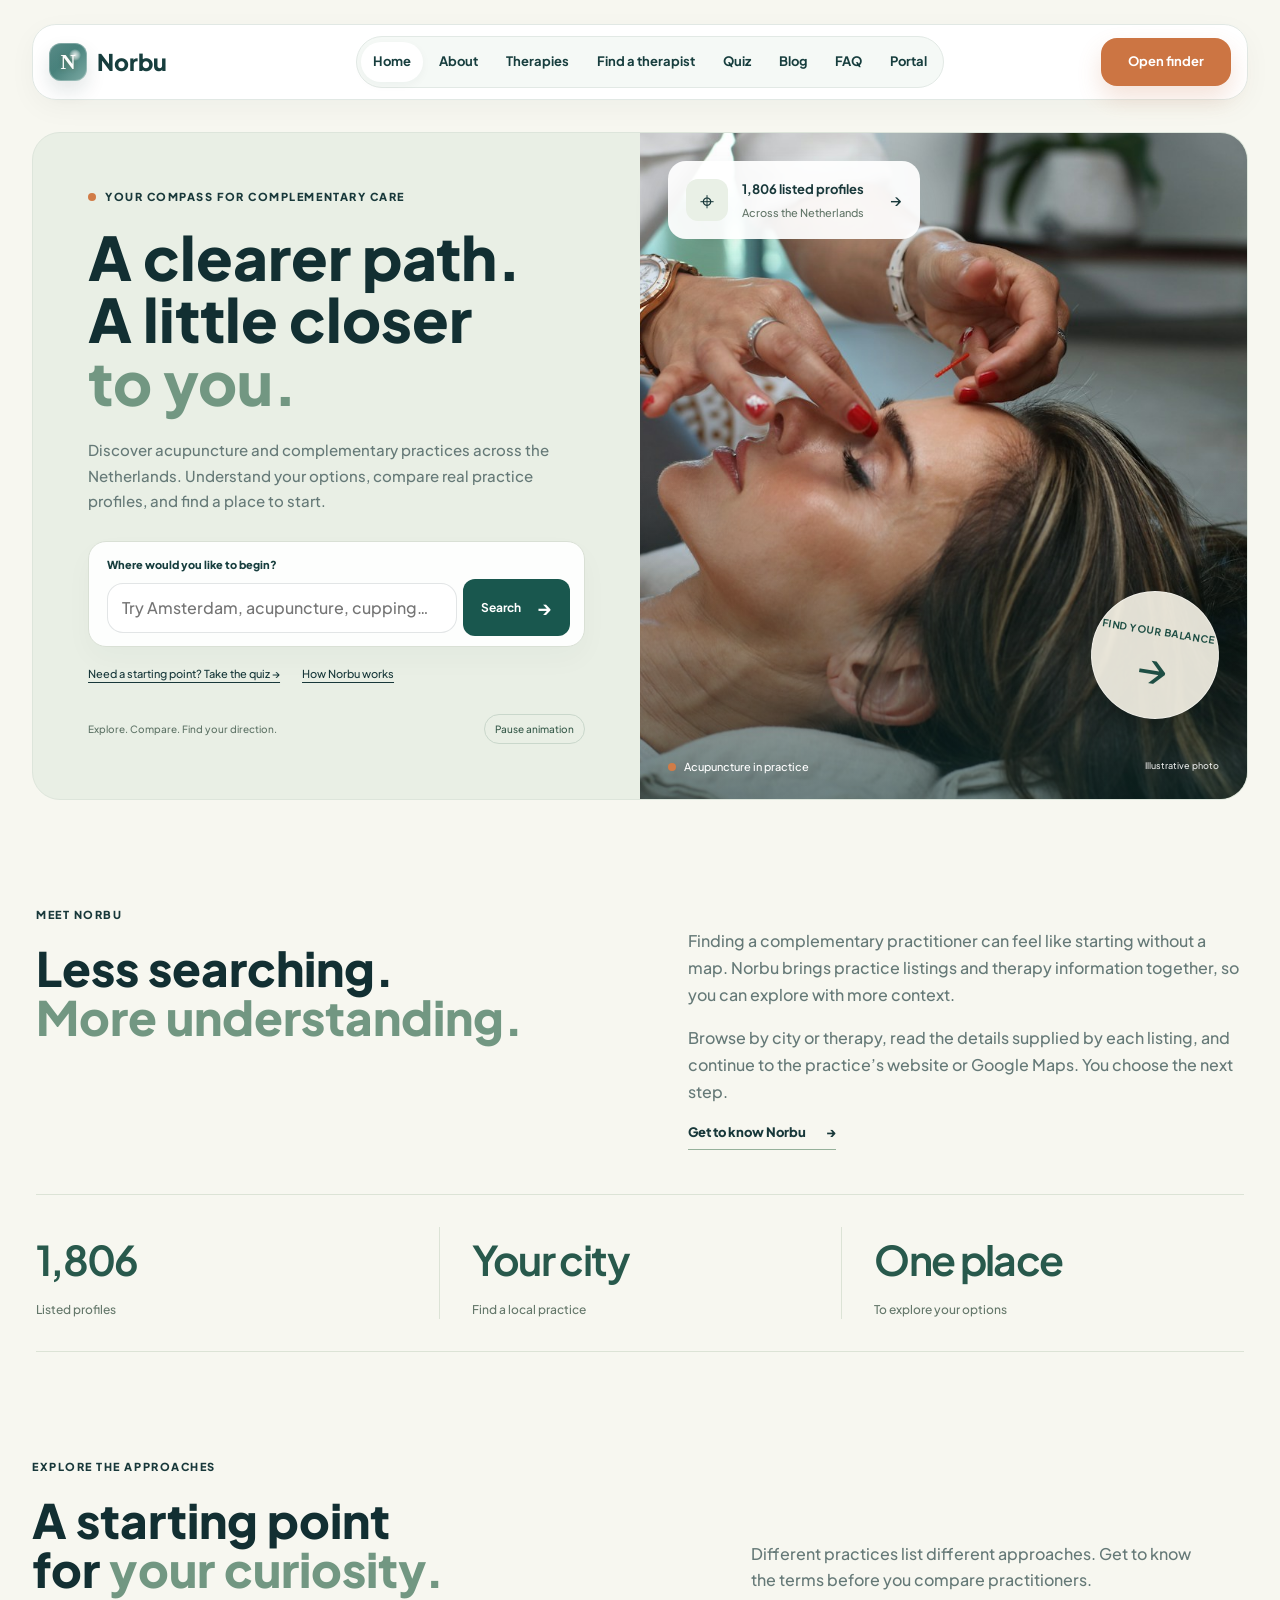
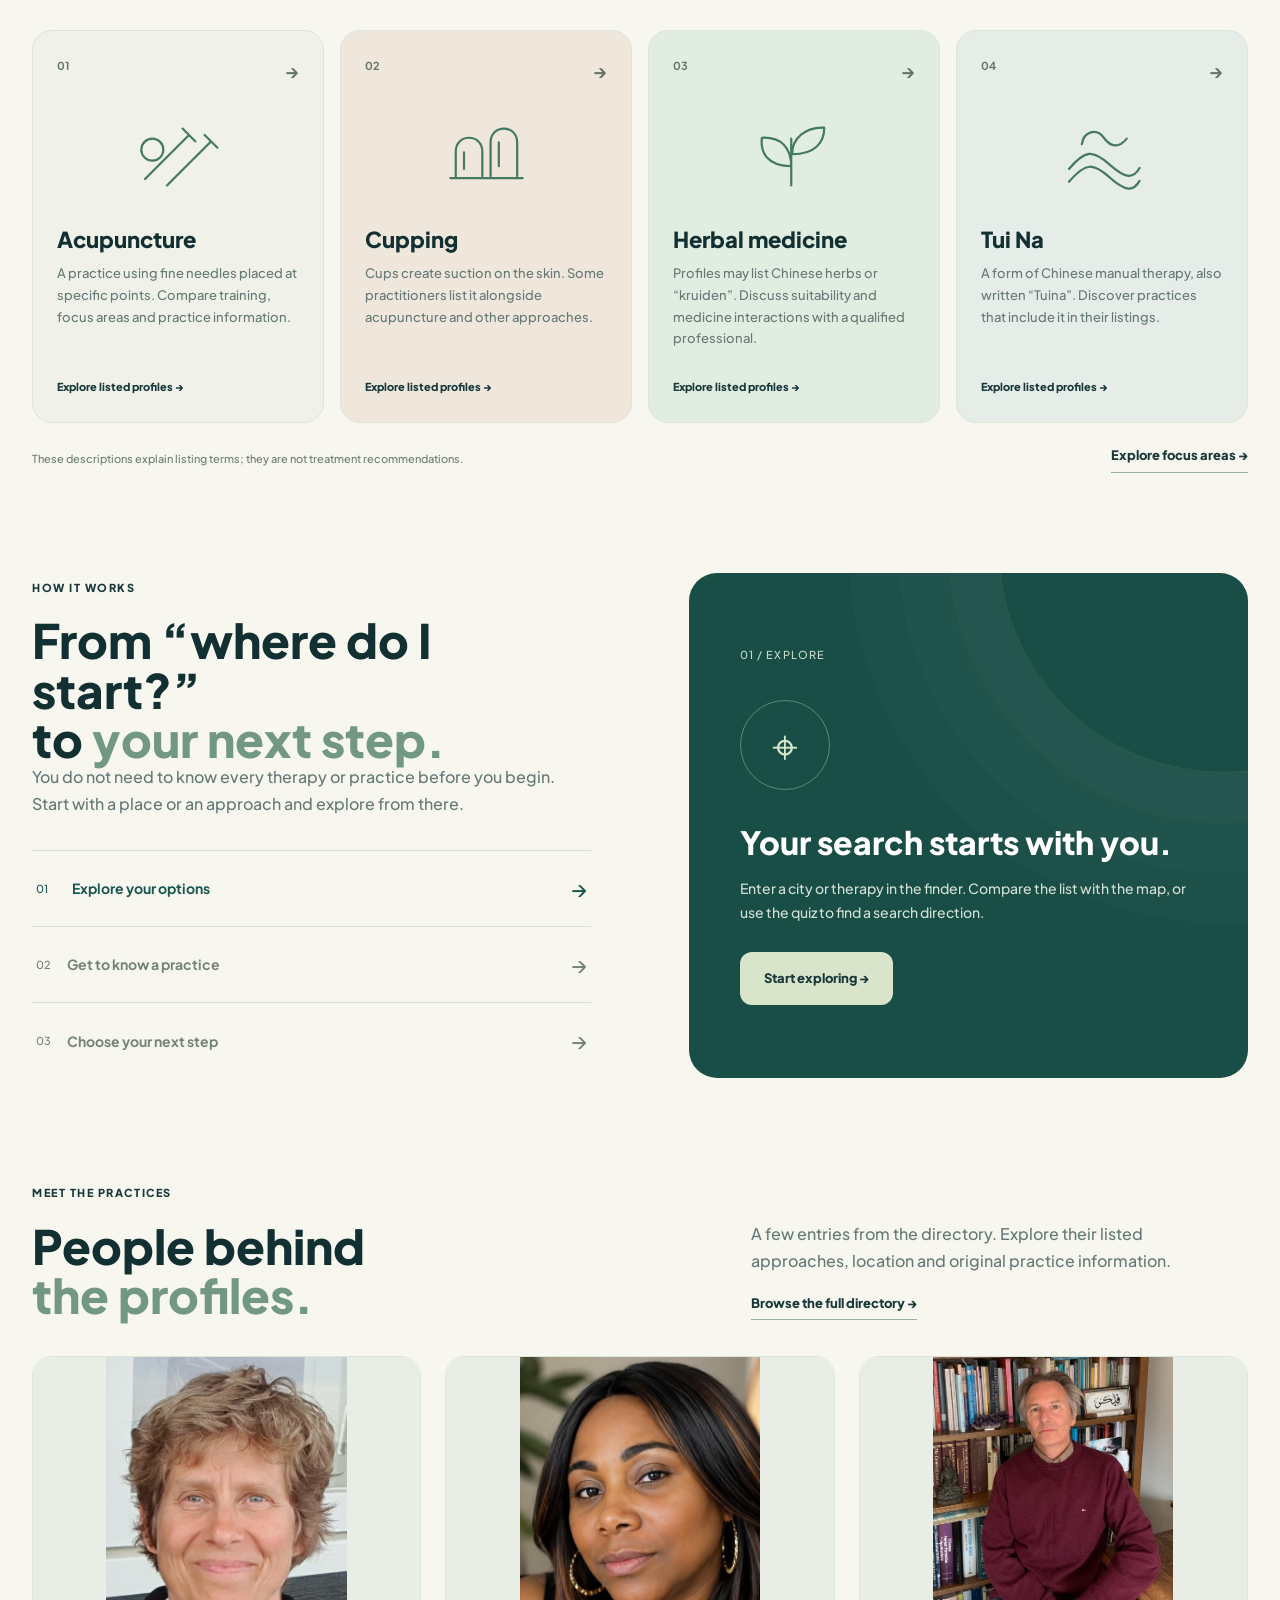
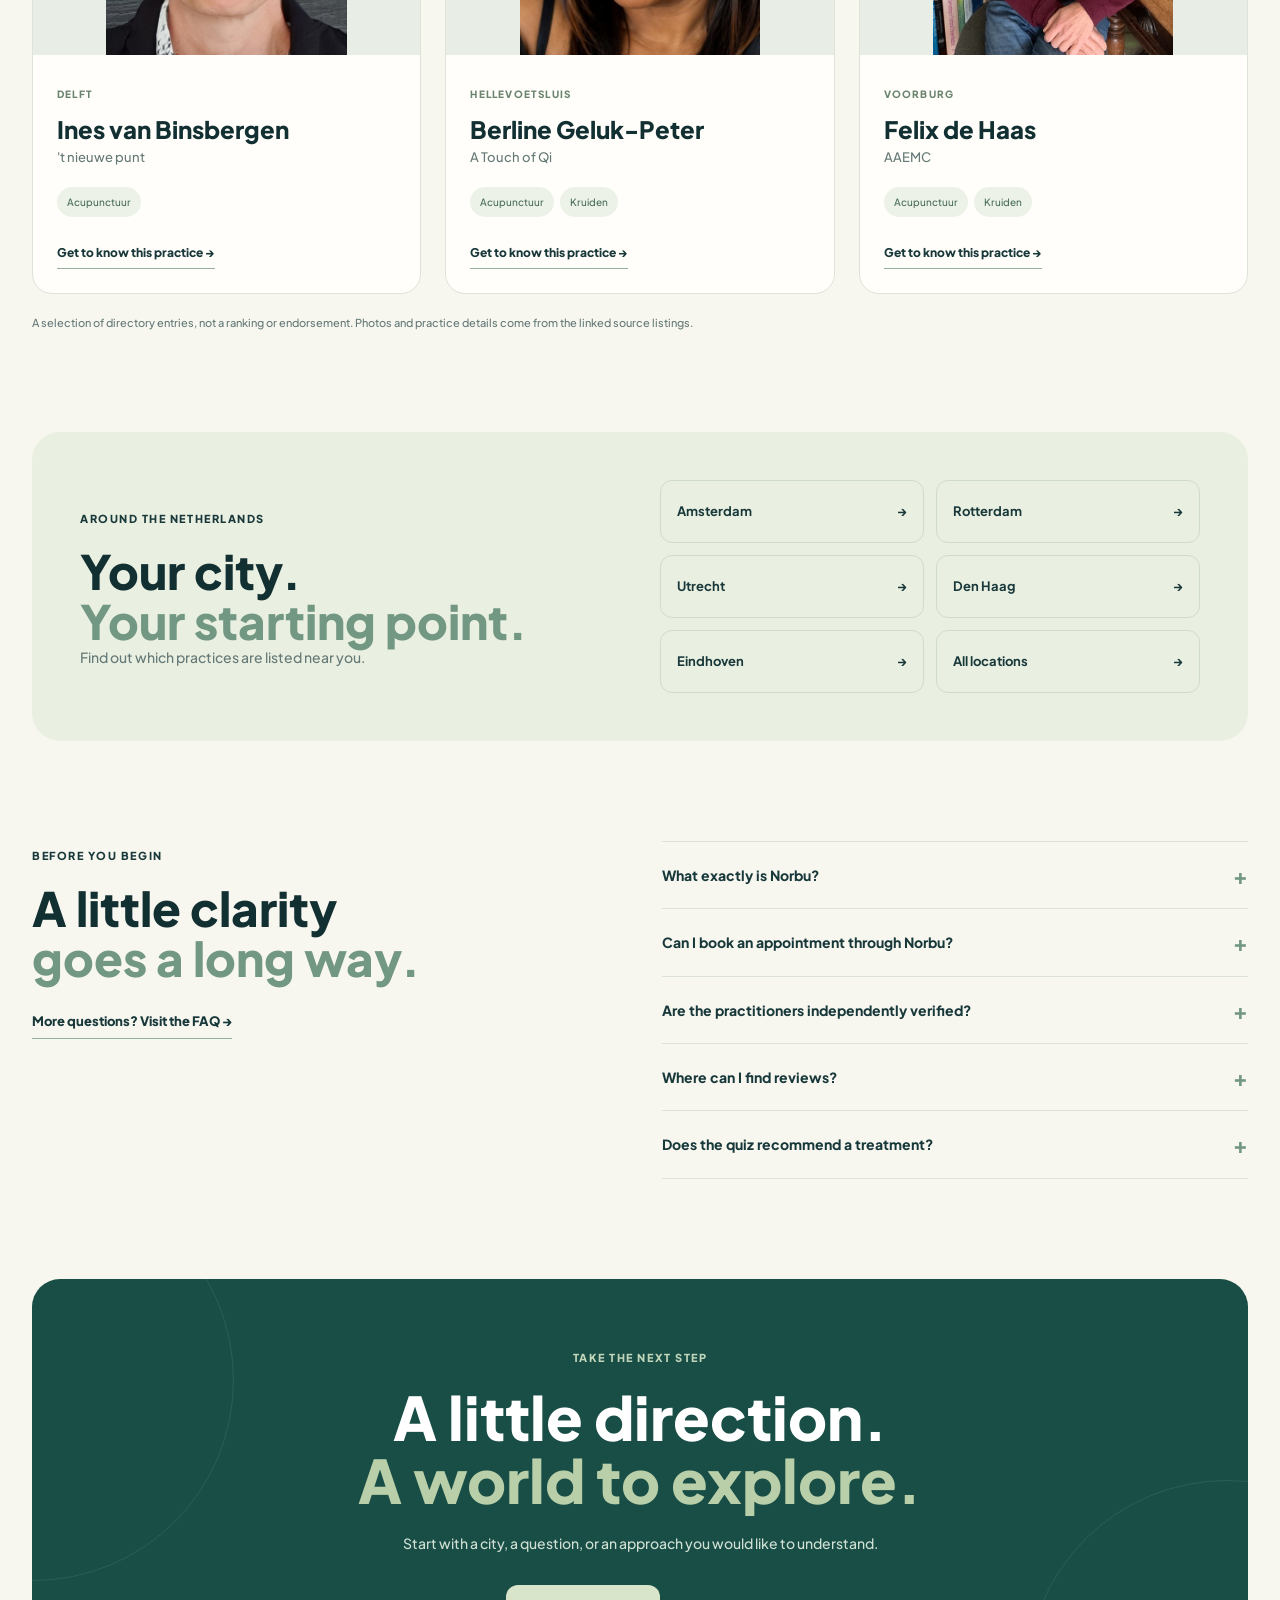
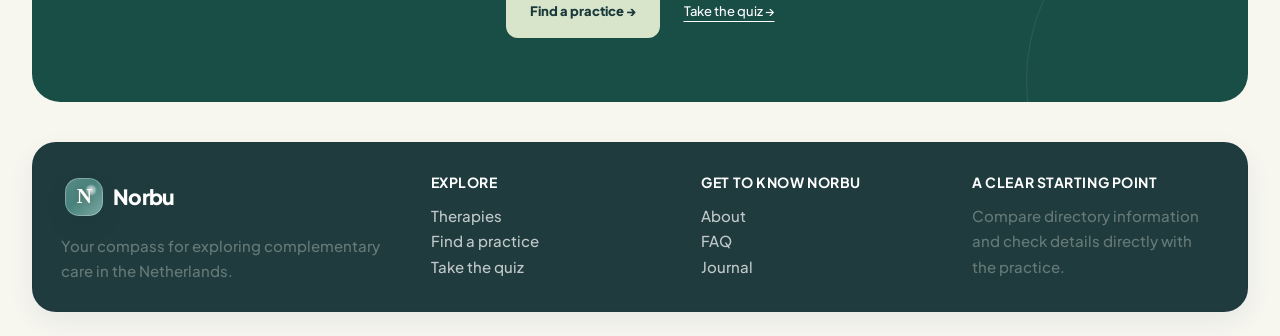
==== commit 3db76dfb: "Redesign homepage with real practice photos, therapy information and expressive accessible motion" ====
--- a/index.html
+++ b/index.html
@@ -8,10 +8,11 @@
   <link rel="stylesheet" href="style.css">
   <link rel="icon" type="image/svg+xml" href="favicon.svg">
   <link rel="stylesheet" href="site-shell.css?v=20261116-4">
+  <link rel="stylesheet" href="home.css?v=20261116-7">
 </head>
-<body class="site-layout norbu-site-page norbu-home-page">
+<body class="site-layout norbu-site-page home-refresh" data-home-motion="on">
   <div class="page">
-    <header class="topbar norbu-topbar">
+<header class="topbar norbu-topbar">
       <a class="brand brand-link" href="index.html" aria-label="Norbu home"><div class="brand-mark" aria-hidden="true"></div><span>Norbu</span></a>
       <div class="shell" id="site-shell">
         <nav class="nav" id="site-nav" aria-label="Main navigation">
@@ -28,83 +29,66 @@
       </div>
       <a class="book-btn" href="practitioners.html">Open finder</a>
     </header>
-
-    <main class="norbu-home">
-      <section class="norbu-home-hero">
-        <div class="norbu-home-copy">
-          <span class="norbu-kicker">Norbu directory</span>
-          <h1>Find an acupuncturist in The Netherlands.</h1>
-          <p>Compare acupuncture profiles by city and focus area, then continue to Google Maps to check location details and any reviews available on Google.</p>
-          <div class="norbu-home-actions">
-            <a class="btn btn-primary" href="practitioners.html">Open finder</a>
-            <a class="btn btn-secondary" href="quiz.html">Take the quiz</a>
-          </div>
+    <main class="compass-home">
+      <section class="compass-hero" aria-labelledby="home-title">
+        <div class="compass-hero-copy">
+          <span class="compass-eyebrow"><span class="compass-dot"></span> Your compass for complementary care</span>
+          <h1 id="home-title"><span>A clearer path.</span><span>A little closer</span><em>to you.</em></h1>
+          <p>Discover acupuncture and complementary practices across the Netherlands. Understand your options, compare real practice profiles, and find a place to start.</p>
+          <form class="compass-search" id="home-search" action="practitioners.html" method="get">
+            <label for="home-search-input">Where would you like to begin?</label>
+            <div><input id="home-search-input" name="search" type="search" placeholder="Try Amsterdam, acupuncture, cupping…"><button type="submit" aria-label="Search practices">Search <span aria-hidden="true">→</span></button></div>
+          </form>
+          <div class="compass-hero-links"><a href="quiz.html">Need a starting point? Take the quiz <span aria-hidden="true">→</span></a><a href="#how-it-works">How Norbu works</a></div>
+          <div class="compass-hero-bottom"><span>Explore. Compare. Find your direction.</span><button id="home-motion-toggle" type="button" aria-pressed="false">Pause animation</button></div>
         </div>
-
-        <aside class="norbu-home-panel" aria-label="What visitors can use">
-          <span class="norbu-panel-label">Current scope</span>
-          <h2>A clear first search step</h2>
-          <div class="norbu-home-checks">
-            <div><strong>Browse profiles</strong><span>Compare listed profile details such as city, focus area, languages, and background.</span></div>
-            <div><strong>Open Google Maps</strong><span>Use each profile's Google Maps link to check the location context externally.</span></div>
-            <div><strong>Check external reviews</strong><span>Norbu does not collect reviews. Any ratings or reviews are viewed on Google.</span></div>
-          </div>
-        </aside>
-      </section>
-
-      <section class="norbu-search-band" aria-label="Quick starts">
-        <div><span class="norbu-kicker">Start here</span><h2>Search by city or focus area</h2></div>
-        <div class="norbu-search-links">
-          <a href="practitioners.html?city=Amsterdam">Amsterdam</a>
-          <a href="practitioners.html?specialty=Pain%20acupuncture">Pain acupuncture</a>
-          <a href="practitioners.html?specialty=Stress%20and%20sleep%20acupuncture">Stress and sleep</a>
-          <a href="practitioners.html?specialty=Fertility%20acupuncture">Fertility</a>
+        <div class="compass-hero-art">
+          <div class="compass-photo-frame"><img class="compass-hero-photo" src="home-acupuncture.jpg" width="1400" height="933" alt="A practitioner carefully placing an acupuncture needle during a treatment" fetchpriority="high"></div>
+          <div class="compass-orbit" aria-hidden="true"><span>Find your balance</span><span>→</span></div>
+          <a class="compass-float compass-float-top" href="practitioners.html"><span class="compass-float-icon" aria-hidden="true">⌖</span><div><strong><span data-profile-count>1,806</span> listed profiles</strong><span>Across the Netherlands</span></div><span aria-hidden="true">→</span></a>
+          <div class="compass-photo-note"><span class="compass-dot"></span> Acupuncture in practice <small>Illustrative photo</small></div>
         </div>
       </section>
 
-      <section class="norbu-home-flow">
-        <div class="norbu-section-head"><span class="norbu-kicker">How it works</span><h2>From a question to Google Maps</h2></div>
-        <div class="norbu-flow-grid">
-          <article><span>01</span><h3>Choose a starting point</h3><p>Use the quiz or go straight to the finder with a city or acupuncture focus area.</p><a href="quiz.html">Open quiz</a></article>
-          <article><span>02</span><h3>Compare profile details</h3><p>Review listed focus areas, languages, city, background, and profile notes.</p><a href="practitioners.html">Browse profiles</a></article>
-          <article><span>03</span><h3>Continue to Google</h3><p>Open Google Maps to check location details and any reviews available directly on Google.</p><a href="practitioners.html">Open finder</a></article>
-        </div>
+      <section class="compass-intro" aria-labelledby="intro-title" data-home-reveal>
+        <div><span class="compass-eyebrow">Meet Norbu</span><h2 id="intro-title">Less searching.<br><em>More understanding.</em></h2></div>
+        <div class="compass-intro-copy"><p>Finding a complementary practitioner can feel like starting without a map. Norbu brings practice listings and therapy information together, so you can explore with more context.</p><p>Browse by city or therapy, read the details supplied by each listing, and continue to the practice’s website or Google Maps. You choose the next step.</p><a class="compass-text-link" href="about.html">Get to know Norbu <span aria-hidden="true">→</span></a></div>
+        <div class="compass-stats"><div><strong data-count-target="1806" data-count-key="profiles">1,806</strong><span>Listed profiles</span></div><div><strong>Your city</strong><span>Find a local practice</span></div><div><strong>One place</strong><span>To explore your options</span></div></div>
       </section>
 
-      <section class="norbu-home-profiles">
-        <div class="norbu-section-head"><span class="norbu-kicker">Directory preview</span><h2>Example profile entries</h2></div>
-        <div class="norbu-profile-preview-grid">
-          <article class="norbu-profile-preview"><img src="norbu-profile-placeholder.svg" alt="Neutral Norbu placeholder for Sanne de Vries"><div><span>Amsterdam</span><h3>Sanne de Vries</h3><p>Fertility acupuncture and IVF support.</p><a href="practitioner-detail.html?id=sanne-de-vries">View profile</a></div></article>
-          <article class="norbu-profile-preview"><img src="norbu-profile-placeholder.svg" alt="Neutral Norbu placeholder for Marco Jansen"><div><span>Rotterdam</span><h3>Marco Jansen</h3><p>Pain acupuncture and sports recovery.</p><a href="practitioner-detail.html?id=marco-jansen">View profile</a></div></article>
-          <article class="norbu-profile-preview"><img src="norbu-profile-placeholder.svg" alt="Neutral Norbu placeholder for Lina van Dijk"><div><span>Utrecht</span><h3>Lina van Dijk</h3><p>Stress, sleep, and burnout recovery support.</p><a href="practitioner-detail.html?id=lina-van-dijk">View profile</a></div></article>
+      <section class="compass-therapies" aria-labelledby="therapy-title" data-home-reveal>
+        <div class="compass-section-heading"><div><span class="compass-eyebrow">Explore the approaches</span><h2 id="therapy-title">A starting point<br>for <em>your curiosity.</em></h2></div><p>Different practices list different approaches. Get to know the terms before you compare practitioners.</p></div>
+        <div class="compass-therapy-grid">
+          <a class="compass-therapy-card" href="practitioners.html?search=acupuncture"><span class="compass-therapy-number">01 <span aria-hidden="true">→</span></span><svg viewBox="0 0 120 90" fill="none" aria-hidden="true"><path d="M24 69 72 21M48 76 96 28M65 14l14 14M89 21l14 14"/><circle cx="32" cy="37" r="12"/></svg><h3>Acupuncture</h3><p>A practice using fine needles placed at specific points. Compare training, focus areas and practice information.</p><span class="compass-card-link">Explore listed profiles →</span></a>
+          <a class="compass-therapy-card" href="practitioners.html?search=cupping"><span class="compass-therapy-number">02 <span aria-hidden="true">→</span></span><svg viewBox="0 0 120 90" fill="none" aria-hidden="true"><path d="M27 66V39c0-20 29-20 29 0v27M65 66V29c0-20 29-20 29 0v37M21 68h41M59 68h41"/><path d="M36 40v18m38-29v26"/></svg><h3>Cupping</h3><p>Cups create suction on the skin. Some practitioners list it alongside acupuncture and other approaches.</p><span class="compass-card-link">Explore listed profiles →</span></a>
+          <a class="compass-therapy-card" href="practitioners.html?search=herbal%20medicine"><span class="compass-therapy-number">03 <span aria-hidden="true">→</span></span><svg viewBox="0 0 120 90" fill="none" aria-hidden="true"><path d="M57 76V25m0 30C31 55 23 40 25 24c21-1 32 11 32 31Zm1-13c25 0 35-13 35-29-20-1-35 11-35 29Z"/></svg><h3>Herbal medicine</h3><p>Profiles may list Chinese herbs or “kruiden”. Discuss suitability and medicine interactions with a qualified professional.</p><span class="compass-card-link">Explore listed profiles →</span></a>
+          <a class="compass-therapy-card" href="practitioners.html?search=tui%20na"><span class="compass-therapy-number">04 <span aria-hidden="true">→</span></span><svg viewBox="0 0 120 90" fill="none" aria-hidden="true"><path d="M24 58c18-21 26-21 44-5s26 16 33 4M24 72c18-21 26-21 44-5s26 16 33 4M38 31c2-14 16-18 24-7s17 11 25 1"/></svg><h3>Tui Na</h3><p>A form of Chinese manual therapy, also written “Tuina”. Discover practices that include it in their listings.</p><span class="compass-card-link">Explore listed profiles →</span></a>
         </div>
+        <div class="compass-therapy-footer"><span>These descriptions explain listing terms; they are not treatment recommendations.</span><a class="compass-text-link" href="therapies.html">Explore focus areas →</a></div>
       </section>
 
-      <section class="norbu-home-scope">
-        <div><span class="norbu-kicker">Clear scope</span><h2>What Norbu does and does not do</h2><p>Norbu helps visitors orient themselves, compare profile information, and continue to Google Maps. It is not a booking platform or a medical recommendation service.</p></div>
-        <div class="norbu-scope-list">
-          <div><strong>No booking yet</strong><span>Appointments, calendars, contact requests, and payments are not part of this version.</span></div>
-          <div><strong>No medical recommendation</strong><span>The quiz suggests a search direction only. It does not diagnose or recommend treatment.</span></div>
-          <div><strong>No on-site reviews</strong><span>Norbu does not collect, publish, or score reviews. Reviews stay on Google.</span></div>
-        </div>
+      <section class="compass-steps" id="how-it-works" aria-labelledby="steps-title" data-home-reveal>
+        <div class="compass-steps-copy"><span class="compass-eyebrow">How it works</span><h2 id="steps-title">From “where do I start?”<br>to <em>your next step.</em></h2><p>You do not need to know every therapy or practice before you begin. Start with a place or an approach and explore from there.</p><div class="compass-step-buttons" role="group" aria-label="Explore the search steps"><button type="button" data-home-step="0" aria-pressed="true"><span>01</span><strong>Explore your options</strong><span aria-hidden="true">→</span></button><button type="button" data-home-step="1" aria-pressed="false"><span>02</span><strong>Get to know a practice</strong><span aria-hidden="true">→</span></button><button type="button" data-home-step="2" aria-pressed="false"><span>03</span><strong>Choose your next step</strong><span aria-hidden="true">→</span></button></div></div>
+        <div class="compass-step-stage" aria-live="polite"><div class="compass-stage-decoration" aria-hidden="true"></div><span class="compass-stage-label" id="home-step-label">01 / Explore</span><div class="compass-stage-icon" id="home-step-icon" aria-hidden="true">⌖</div><h3 id="home-step-title">Your search starts with you.</h3><p id="home-step-copy">Enter a city or therapy in the finder. Compare the list with the map, or use the quiz to find a search direction.</p><a class="compass-button" id="home-step-link" href="practitioners.html">Start exploring →</a></div>
       </section>
+
+      <section class="compass-practices" aria-labelledby="practices-title" data-home-reveal>
+        <div class="compass-section-heading"><div><span class="compass-eyebrow">Meet the practices</span><h2 id="practices-title">People behind<br><em>the profiles.</em></h2></div><div><p>A few entries from the directory. Explore their listed approaches, location and original practice information.</p><a class="compass-text-link" href="practitioners.html">Browse the full directory →</a></div></div>
+        <div class="compass-practice-grid" id="home-practices"></div>
+        <p class="compass-small-print">A selection of directory entries, not a ranking or endorsement. Photos and practice details come from the linked source listings.</p>
+      </section>
+
+      <section class="compass-cities" aria-labelledby="cities-title" data-home-reveal><div><span class="compass-eyebrow">Around the Netherlands</span><h2 id="cities-title">Your city.<br><em>Your starting point.</em></h2><p>Find out which practices are listed near you.</p></div><div class="compass-city-links"><a href="practitioners.html?city=Amsterdam">Amsterdam <span aria-hidden="true">→</span></a><a href="practitioners.html?city=Rotterdam">Rotterdam <span aria-hidden="true">→</span></a><a href="practitioners.html?city=Utrecht">Utrecht <span aria-hidden="true">→</span></a><a href="practitioners.html?city=Den%20Haag">Den Haag <span aria-hidden="true">→</span></a><a href="practitioners.html?city=Eindhoven">Eindhoven <span aria-hidden="true">→</span></a><a href="practitioners.html">All locations <span aria-hidden="true">→</span></a></div></section>
+
+      <section class="compass-questions" aria-labelledby="questions-title" data-home-reveal><div><span class="compass-eyebrow">Before you begin</span><h2 id="questions-title">A little clarity<br><em>goes a long way.</em></h2><a class="compass-text-link" href="faq.html">More questions? Visit the FAQ →</a></div><div class="compass-faq-list"><details><summary>What exactly is Norbu?</summary><p>Norbu is a directory for exploring acupuncture and complementary practice listings in the Netherlands. It brings together available profile information, therapy search terms and links to original sources.</p></details><details><summary>Can I book an appointment through Norbu?</summary><p>Direct booking is not available yet. Open the practice’s website or Google Maps listing to check contact details and ask the practice about appointments.</p></details><details><summary>Are the practitioners independently verified?</summary><p>Directory entries come from listed external sources. Inclusion does not mean Norbu has independently verified a practitioner’s qualifications. Check registration, training and suitability directly with the provider.</p></details><details><summary>Where can I find reviews?</summary><p>Use the Google Maps link on each practice profile to check available Google reviews. Reviews and ratings are managed by Google. Norbu does not publish its own patient reviews.</p></details><details><summary>Does the quiz recommend a treatment?</summary><p>The quiz offers a starting direction for browsing. It does not diagnose, assess suitability or replace advice from a qualified healthcare professional.</p></details></div></section>
+
+      <section class="compass-final" data-home-reveal><span class="compass-eyebrow">Take the next step</span><h2>A little direction.<br><em>A world to explore.</em></h2><p>Start with a city, a question, or an approach you would like to understand.</p><div><a class="compass-button compass-button-light" href="practitioners.html">Find a practice →</a><a class="compass-final-secondary" href="quiz.html">Take the quiz →</a></div></section>
     </main>
-
-    <footer class="site-footer site-footer--home">
-      <div class="site-footer-grid">
-        <div><a class="brand brand-link site-footer-brand" href="index.html"><div class="brand-mark"></div><span>Norbu</span></a><p>A searchable acupuncture directory for The Netherlands.</p></div>
-        <div><strong>Use</strong><p>Profiles<br>External Google Maps<br>Reviews on Google</p></div>
-        <div><strong>Not included yet</strong><p>Booking<br>Messaging<br>On-site reviews</p></div>
-        <div><strong>Explore</strong><p><a href="therapies.html">Therapies</a><br><a href="practitioners.html">Find a therapist</a><br><a href="quiz.html">Quiz</a><br><a href="faq.html">FAQ</a></p></div>
-      </div>
-    </footer>
+    <footer class="site-footer"><div class="site-footer-grid"><div><a class="brand brand-link site-footer-brand" href="index.html"><div class="brand-mark"></div><span>Norbu</span></a><p>Your compass for exploring complementary care in the Netherlands.</p></div><div><strong>Explore</strong><p><a href="therapies.html">Therapies</a><br><a href="practitioners.html">Find a practice</a><br><a href="quiz.html">Take the quiz</a></p></div><div><strong>Get to know Norbu</strong><p><a href="about.html">About</a><br><a href="faq.html">FAQ</a><br><a href="blog.html">Journal</a></p></div><div><strong>A clear starting point</strong><p>Compare directory information and check details directly with the practice.</p></div></div></footer>
   </div>
   <script src="practitioners-data.js?v=20261006-3" defer></script>
-  <script src="script.js?v=20261116-1" defer></script>
+  <script src="script.js?v=20261116-7" defer></script>
   <script src="site-shell.js?v=20261116-4" defer></script>
+  <script src="home.js?v=20261116-7" defer></script>
 </body>
 </html>
-
-
-
-
--- a/home.css
+++ b/home.css
@@ -0,0 +1,193 @@
+/* Norbu's homepage: shared site-shell controls the outer edges and header. */
+body.home-refresh { background: #f7f7f0 !important; color: #173e3e; }
+body.home-refresh .compass-home { display: grid !important; gap: 100px !important; padding-bottom: 20px !important; }
+body.home-refresh .compass-home * { box-sizing: border-box; }
+body.home-refresh .compass-home h1, body.home-refresh .compass-home h2, body.home-refresh .compass-home h3, body.home-refresh .compass-home p { margin: 0; }
+body.home-refresh .compass-home h2 { font-size: clamp(32px, 3.7vw, 54px); line-height: 1.08; letter-spacing: -.055em; color: #173e3e; }
+body.home-refresh .compass-home h2 em, body.home-refresh .compass-home h1 em { font-style: normal; color: #729782; }
+body.home-refresh .compass-home p { color: #5c6d65; font-size: 16px; line-height: 1.8; }
+.compass-eyebrow { display: inline-flex; gap: 9px; align-items: center; font-size: 11px; font-weight: 800; text-transform: uppercase; letter-spacing: .14em; margin-bottom: 20px; }
+.compass-dot { display: inline-block; width: 8px; height: 8px; border-radius: 50%; background: #d17c47; }
+body.home-refresh .compass-home .compass-hero { display: grid; grid-template-columns: 1fr 1fr; gap: 0; min-height: 640px; border: 1px solid #dde5db; border-radius: 28px; overflow: hidden; background: #e9efe5; }
+.compass-hero-copy { padding: clamp(28px,4.3vw,64px); display: flex; flex-direction: column; justify-content: center; }
+body.home-refresh .compass-home h1 { font-size: clamp(44px,5.4vw,78px); line-height: 1.02; letter-spacing: -.065em; color: #173e3e; margin-bottom: 26px; }
+.compass-hero h1 span, .compass-hero h1 em { display: block; }
+body.home-refresh .compass-home .compass-hero-copy > p { max-width: 510px; font-size: 15px; line-height: 1.8; margin-bottom: 28px; }
+.compass-search { padding: 14px 14px 10px 18px; border: 1px solid #d9e0d5; background: #ffffffed; border-radius: 18px; box-shadow: 0 12px 28px #173e3e08; }
+.compass-search label { display: block; font-size: 11px; font-weight: 800; color: #173e3e; margin-bottom: 6px; }
+.compass-search > div { display: flex; align-items: center; gap: 6px; }
+body.home-refresh .compass-search input { min-width: 0; width: 100%; padding: 8px 0; border: 0; background: transparent; font: inherit; font-size: 13px; outline-offset: 4px; }
+.compass-search button { display: inline-flex; align-items: center; gap: 16px; padding: 13px 18px; border: 0; border-radius: 12px; background: #19574e; color: white; cursor: pointer; font: inherit; font-size: 12px; font-weight: 700; flex-shrink: 0; }
+.compass-search button span { font-size: 19px; }
+.compass-hero-links { display: flex; flex-wrap: wrap; gap: 12px 22px; margin-top: 18px; }
+.compass-hero-links a { font-size: 11px; color: #24594d; text-underline-offset: 4px; }
+.compass-hero-bottom { display: flex; align-items: center; flex-wrap: wrap; gap: 12px; justify-content: space-between; margin-top: 32px; color: #5f7467; font-size: 10px; }
+#home-motion-toggle { border: 1px solid #c9d7cb; border-radius: 20px; padding: 6px 10px; background: transparent; color: #385b4b; font: inherit; cursor: pointer; }
+.compass-hero-art { position: relative; min-width: 0; isolation: isolate; background: #b9cbb8; }
+.compass-photo-frame { position: absolute; inset: 0; overflow: hidden; }
+body.home-refresh .compass-home .compass-hero-photo { width: 100%; height: 100%; object-fit: cover !important; object-position: center !important; transform-origin: center; }
+.compass-photo-frame::after { content: ''; position: absolute; inset: 50% 0 0; background: linear-gradient(transparent,#092c2d85); pointer-events: none; }
+.compass-orbit { position: absolute; bottom: 80px; right: 28px; display: flex; flex-direction: column; justify-content: center; align-items: center; gap: 7px; width: 128px; height: 128px; border: 1px solid #ffffff70; border-radius: 50%; background: #f9f6e9e6; color: #1e4e44; box-shadow: 0 10px 40px #173e3e15; transform: rotate(9deg); }
+.compass-orbit span:first-child { font-size: 10px; font-weight: 700; text-transform: uppercase; letter-spacing: .06em; }
+.compass-orbit span:last-child { font-size: 42px; line-height: 1; }
+.compass-float { position: absolute; display: flex; align-items: center; gap: 14px; padding: 18px; border-radius: 18px; background: #ffffffed; box-shadow: 0 12px 40px #173e3e15; text-decoration: none; color: #173e3e; }
+.compass-float-top { top: 28px; left: 28px; right: 28px; width: fit-content; max-width: calc(100% - 56px); }
+.compass-float-icon { display: grid; place-items: center; width: 42px; height: 42px; border-radius: 12px; background: #e9f0e6; font-size: 25px; }
+.compass-float div { display: grid; gap: 4px; }
+.compass-float strong { font-size: 13px; }
+.compass-float div > span { color: #64776a; font-size: 11px; }
+.compass-float > span:last-child { margin-left: 12px; }
+.compass-photo-note { position: absolute; bottom: 24px; left: 28px; right: 28px; color: white; font-size: 11px; display: flex; align-items: center; gap: 8px; }
+.compass-photo-note small { margin-left: auto; color: #ffffffe0; font-size: 9px; }
+.compass-intro { display: grid; grid-template-columns: 1fr 1fr; column-gap: 8%; row-gap: 44px; padding: 0 4px; }
+.compass-intro-copy { padding-top: 28px; display: grid; gap: 16px; }
+.compass-text-link { display: inline-flex; align-items: center; width: fit-content; gap: 20px; color: #19574e; font-size: 13px; font-weight: 800; text-decoration: none; border-bottom: 1px solid #96b19b; padding-bottom: 6px; }
+.compass-stats { grid-column: 1 / -1; display: grid; grid-template-columns: repeat(3,1fr); border-top: 1px solid #dce3d6; border-bottom: 1px solid #dce3d6; padding: 32px 0; }
+.compass-stats > div { display: grid; gap: 8px; padding-left: 32px; border-left: 1px solid #dce3d6; }
+.compass-stats > div:first-child { padding-left: 0; border-left: 0; }
+.compass-stats strong { font-size: clamp(26px,3.2vw,44px); font-weight: 650; letter-spacing: -.04em; color: #28594c; }
+.compass-stats span { font-size: 12px; color: #64776a; }
+.compass-section-heading { display: grid; grid-template-columns: 1.2fr 1fr; gap: 10%; align-items: end; margin-bottom: 36px; }
+.compass-section-heading > p, .compass-section-heading > div > p { max-width: 460px; }
+.compass-section-heading .compass-text-link { margin-top: 18px; }
+.compass-therapy-grid { display: grid; grid-template-columns: repeat(4,minmax(0,1fr)); gap: 16px; }
+.compass-therapy-card { display: flex; flex-direction: column; padding: 26px 24px; border: 1px solid #dde4d8; border-radius: 20px; background: #f0f2e9; text-decoration: none; color: #173e3e; }
+.compass-therapy-card:nth-child(2) { background: #efe7dc; }
+.compass-therapy-card:nth-child(3) { background: #e2ede2; }
+.compass-therapy-card:nth-child(4) { background: #e6ece7; }
+.compass-therapy-number { display: flex; justify-content: space-between; font-size: 11px; font-weight: 700; color: #64776a; }
+.compass-therapy-number span { font-size: 18px; }
+.compass-therapy-card svg { width: 110px; height: 90px; margin: 26px auto; stroke: #447962; stroke-width: 2.4; stroke-linecap: round; stroke-linejoin: round; }
+body.home-refresh .compass-therapy-card h3 { font-size: 22px; letter-spacing: -.035em; margin-bottom: 12px; }
+body.home-refresh .compass-therapy-card p { font-size: 13px; line-height: 1.8; }
+.compass-card-link { padding-top: 28px; margin-top: auto; font-size: 11px; font-weight: 800; }
+.compass-therapy-footer { display: flex; flex-wrap: wrap; align-items: center; justify-content: space-between; gap: 16px; margin-top: 22px; }
+.compass-therapy-footer > span { font-size: 11px; color: #6d7e70; }
+.compass-steps { display: grid; grid-template-columns: 1fr 1fr; gap: 8%; align-items: stretch; }
+.compass-steps-copy > p { margin-top: 24px !important; }
+.compass-step-buttons { display: grid; margin-top: 32px; }
+.compass-step-buttons button { display: flex; gap: 16px; align-items: center; padding: 20px 4px; font: inherit; font-size: 14px; border: 0; border-top: 1px solid #d8e1d3; background: transparent; color: #748376; text-align: left; cursor: pointer; }
+.compass-step-buttons button[aria-pressed="true"] { color: #19574e; }
+.compass-step-buttons button[aria-pressed="true"] strong { transform: translateX(8px); }
+.compass-step-buttons button > span:first-child { font-size: 11px; }
+.compass-step-buttons button > span:last-child { margin-left: auto; font-size: 22px; }
+.compass-step-stage { padding: clamp(30px,4vw,60px); border-radius: 28px; display: flex; flex-direction: column; justify-content: center; align-items: flex-start; background: #194e46; position: relative; overflow: hidden; isolation: isolate; }
+.compass-stage-decoration { position: absolute; width: 450px; height: 450px; border: 1px solid #ffffff15; border-radius: 50%; top: -250px; right: -200px; z-index: -1; box-shadow: 0 0 0 50px #ffffff05,0 0 0 100px #ffffff04,0 0 0 150px #ffffff03; }
+.compass-stage-label { color: #c6d9c9; text-transform: uppercase; letter-spacing: .1em; font-size: 11px; }
+.compass-stage-icon { display: grid; place-items: center; width: 90px; height: 90px; border: 1px solid #b9d1bc70; border-radius: 50%; color: #d5e6cb; font-size: 46px; margin: 36px 0; }
+body.home-refresh .compass-home .compass-step-stage h3 { color: white; font-size: 32px; line-height: 1.15; letter-spacing: -.04em; margin-bottom: 18px; }
+body.home-refresh .compass-home .compass-step-stage p { color: #c5d7ca; font-size: 14px; }
+.compass-button { display: inline-flex; gap: 24px; justify-content: center; padding: 16px 24px; background: #d8e5cb; color: #194e46; font-size: 13px; font-weight: 800; border-radius: 12px; text-decoration: none; }
+.compass-step-stage .compass-button { margin-top: 28px; }
+.compass-practice-grid { display: grid; grid-template-columns: repeat(3,minmax(0,1fr)); gap: 24px; }
+.compass-practice-card { border: 1px solid #dde4d8; border-radius: 20px; overflow: hidden; background: #fffefa; }
+.compass-practice-photo { overflow: hidden; aspect-ratio: 1.3; background: #e4ebe1; }
+body.home-refresh .compass-practice-photo img { width: 100%; height: 100%; object-fit: contain !important; background: #e8eee5; }
+.compass-practice-body { padding: 24px; }
+.compass-practice-city { font-size: 10px; letter-spacing: .12em; font-weight: 800; text-transform: uppercase; color: #6a846d; }
+body.home-refresh .compass-home .compass-practice-body h3 { font-size: 24px; letter-spacing: -.045em; margin: 12px 0 5px; }
+body.home-refresh .compass-home .compass-practice-body > p { font-size: 13px; }
+.compass-practice-tags { display: flex; flex-wrap: wrap; gap: 6px; margin: 18px 0; }
+.compass-practice-tags span { border-radius: 20px; background: #edf2e8; color: #496e58; font-size: 10px; padding: 7px 10px; }
+.compass-practice-body .compass-text-link { margin-top: 8px; font-size: 12px; }
+body.home-refresh .compass-home .compass-small-print { margin-top: 20px; font-size: 11px; }
+.compass-cities { display: grid; grid-template-columns: 1fr 1.1fr; gap: 8%; align-items: center; background: #e9efe1; border-radius: 28px; padding: 48px; }
+.compass-cities p { margin-top: 20px !important; font-size: 14px !important; }
+.compass-city-links { display: grid; grid-template-columns: 1fr 1fr; gap: 12px; }
+.compass-city-links a { display: flex; justify-content: space-between; align-items: center; padding: 20px 16px; border: 1px solid #d1ddcc; border-radius: 12px; color: #19574e; font-size: 13px; font-weight: 700; text-decoration: none; }
+.compass-questions { display: grid; grid-template-columns: 1fr 1.1fr; gap: 8%; }
+.compass-questions .compass-text-link { margin-top: 28px; }
+.compass-faq-list details { border-top: 1px solid #dce3d6; padding: 22px 0; }
+.compass-faq-list details:last-child { border-bottom: 1px solid #dce3d6; }
+.compass-faq-list summary { cursor: pointer; font-size: 14px; font-weight: 750; list-style: none; display: flex; justify-content: space-between; gap: 16px; }
+.compass-faq-list summary::-webkit-details-marker { display: none; }
+.compass-faq-list summary::after { content: '+'; font-size: 22px; line-height: 1; color: #729782; }
+.compass-faq-list details[open] summary::after { content: '−'; }
+body.home-refresh .compass-faq-list details p { margin-top: 16px; font-size: 13px; }
+.compass-final { padding: 64px 24px; background: #194e46; border-radius: 28px; text-align: center; overflow: hidden; position: relative; }
+.compass-final::before, .compass-final::after { content: ''; width: 400px; height: 400px; border: 1px solid #ffffff15; border-radius: 50%; position: absolute; left: -200px; top: -100px; pointer-events: none; }
+.compass-final::after { left: auto; top: auto; right: -180px; bottom: -180px; }
+body.home-refresh .compass-home .compass-final h2 { color: white; font-size: clamp(40px,4.7vw,66px); }
+body.home-refresh .compass-home .compass-final h2 em { color: #b9cfa9; }
+.compass-final .compass-eyebrow { color: #c1d5bb; }
+body.home-refresh .compass-home .compass-final p { color: #c5d7ca; font-size: 14px; margin-top: 20px; }
+.compass-final > div { display: flex; justify-content: center; align-items: center; flex-wrap: wrap; gap: 24px; margin-top: 30px; }
+.compass-final-secondary { color: white; font-size: 13px; text-underline-offset: 5px; }
+body.home-refresh .compass-home :is(a,button,input,summary):focus-visible { outline: 3px solid #cc7544; outline-offset: 5px; }
+@media (prefers-reduced-motion: no-preference) {
+ body[data-home-motion="on"] .compass-float { animation: compass-bob 5s ease-in-out infinite; }
+ body[data-home-motion="on"] .compass-orbit { animation: compass-orbit 7s ease-in-out infinite; }
+ .compass-therapy-card, .compass-practice-card, .compass-city-links a, .compass-button, .compass-step-buttons strong { transition: transform .35s cubic-bezier(.2,.7,.2,1), box-shadow .35s ease, background .35s ease; }
+ body[data-home-motion="on"] .compass-therapy-card:hover, body[data-home-motion="on"] .compass-practice-card:hover { transform: translateY(-10px); box-shadow: 0 20px 40px #173e3e12; }
+ body[data-home-motion="on"] .compass-city-links a:hover, body[data-home-motion="on"] .compass-button:hover { transform: translateY(-4px); background: #d3e0c8; }
+ @keyframes compass-bob { 0%,100% { transform: translateY(0); } 50% { transform: translateY(12px); } }
+ @keyframes compass-orbit { 0%,100% { transform: translateY(0) rotate(9deg); } 50% { transform: translateY(-14px) rotate(-4deg); } }
+}
+body[data-home-motion="off"] .compass-home *, body.home-motion-out-of-view .compass-hero-art * { animation-play-state: paused !important; }
+body[data-home-motion="off"] .compass-home * { transition: none !important; }
+@media (max-width: 1100px) {
+ body.home-refresh .compass-home { gap: 76px !important; }
+ .compass-hero-copy { padding: 32px; }
+ body.home-refresh .compass-home h1 { font-size: clamp(40px,5.4vw,64px); }
+ .compass-therapy-grid { grid-template-columns: repeat(2,minmax(0,1fr)); }
+ .compass-practice-body { padding: 20px; }
+}
+@media (max-width: 760px) {
+ body.home-refresh .compass-home { gap: 56px !important; }
+ body.home-refresh .compass-home .compass-hero { grid-template-columns: 1fr; min-height: 0; border-radius: 22px; }
+ .compass-hero-copy { padding: 30px 24px; }
+ body.home-refresh .compass-home h1 { font-size: clamp(42px,9.6vw,66px); }
+ .compass-hero-art { min-height: 340px; }
+ .compass-float-top { top: 20px; left: 20px; right: 20px; padding: 12px; max-width: calc(100% - 40px); }
+ .compass-float strong { font-size: 12px; }
+ .compass-orbit { width: 105px; height: 105px; bottom: 60px; right: 20px; }
+ .compass-orbit span:first-child { font-size: 8px; }
+ .compass-hero-bottom { margin-top: 22px; }
+ .compass-photo-note { left: 20px; right: 20px; font-size: 10px; }
+ .compass-intro, .compass-section-heading, .compass-steps, .compass-cities, .compass-questions { grid-template-columns: 1fr; gap: 28px; }
+ .compass-intro-copy { padding-top: 0; }
+ .compass-eyebrow { font-size: 10px; margin-bottom: 16px; }
+ .compass-stats { padding: 24px 0; gap: 10px; }
+ .compass-stats > div { padding-left: 12px; }
+ .compass-stats strong { font-size: 26px; }
+ .compass-stats span { font-size: 9px; line-height: 1.5; }
+ .compass-therapy-grid { gap: 12px; }
+ .compass-therapy-card { padding: 18px 16px; }
+ body.home-refresh .compass-therapy-card h3 { font-size: 19px; }
+ body.home-refresh .compass-therapy-card p { font-size: 12px; }
+ .compass-therapy-card svg { width: 80px; height: 70px; margin: 20px auto; }
+ .compass-card-link { font-size: 10px; line-height: 1.6; }
+ .compass-practice-grid { grid-template-columns: 1fr; gap: 20px; }
+ .compass-practice-photo { aspect-ratio: 1.25; }
+ .compass-practice-body { padding: 22px; }
+ .compass-cities { padding: 28px 24px; }
+ .compass-city-links { gap: 10px; }
+ .compass-city-links a { font-size: 12px; padding: 18px 12px; }
+ .compass-final { padding: 44px 24px; }
+ .compass-search input { font-size: 12px !important; }
+}
+@media (max-width: 370px) {
+ .compass-hero-copy { padding: 26px 18px; }
+ .compass-search { padding-left: 12px; padding-right: 8px; }
+ .compass-search button { padding: 12px; gap: 8px; }
+ .compass-therapy-grid { grid-template-columns: 1fr; }
+ .compass-stats strong { font-size: 22px; }
+}
+@media (prefers-reduced-motion: reduce) {
+ body.home-refresh .compass-home * { animation: none !important; transition: none !important; scroll-behavior: auto !important; }
+}
+/* Override legacy global heading colours and spacing on this page only. */
+body.home-refresh .compass-home { font-family: 'Plus Jakarta Sans', Arial, sans-serif !important; }
+body.home-refresh .compass-home :is(h1,h2,h3) { font-family: inherit !important; }
+body.home-refresh .compass-home h1 { font-size: clamp(44px,4.7vw,68px) !important; margin-bottom: 24px !important; }
+body.home-refresh .compass-home .compass-hero-copy > p { margin-bottom: 28px !important; }
+body.home-refresh .compass-home .compass-therapy-card h3 { margin-bottom: 12px !important; }
+body.home-refresh .compass-home .compass-practice-body h3 { margin: 12px 0 5px !important; }
+body.home-refresh .compass-home .compass-small-print { margin-top: 20px !important; }
+body.home-refresh .compass-home .compass-step-stage h3 { color: #fff !important; margin-bottom: 18px !important; }
+body.home-refresh .compass-home .compass-step-stage p { color: #d1e0d4 !important; }
+body.home-refresh .compass-home .compass-final h2 { color: #fff !important; }
+body.home-refresh .compass-home .compass-final p { color: #d1e0d4 !important; margin-top: 20px !important; }
+body.home-refresh .compass-home .compass-final-secondary { color: #fff !important; }
+@media (max-width: 1100px) { body.home-refresh .compass-home h1 { font-size: clamp(40px,4.8vw,60px) !important; } }
+@media (max-width: 760px) { body.home-refresh .compass-home h1 { font-size: clamp(40px,9.6vw,66px) !important; } }
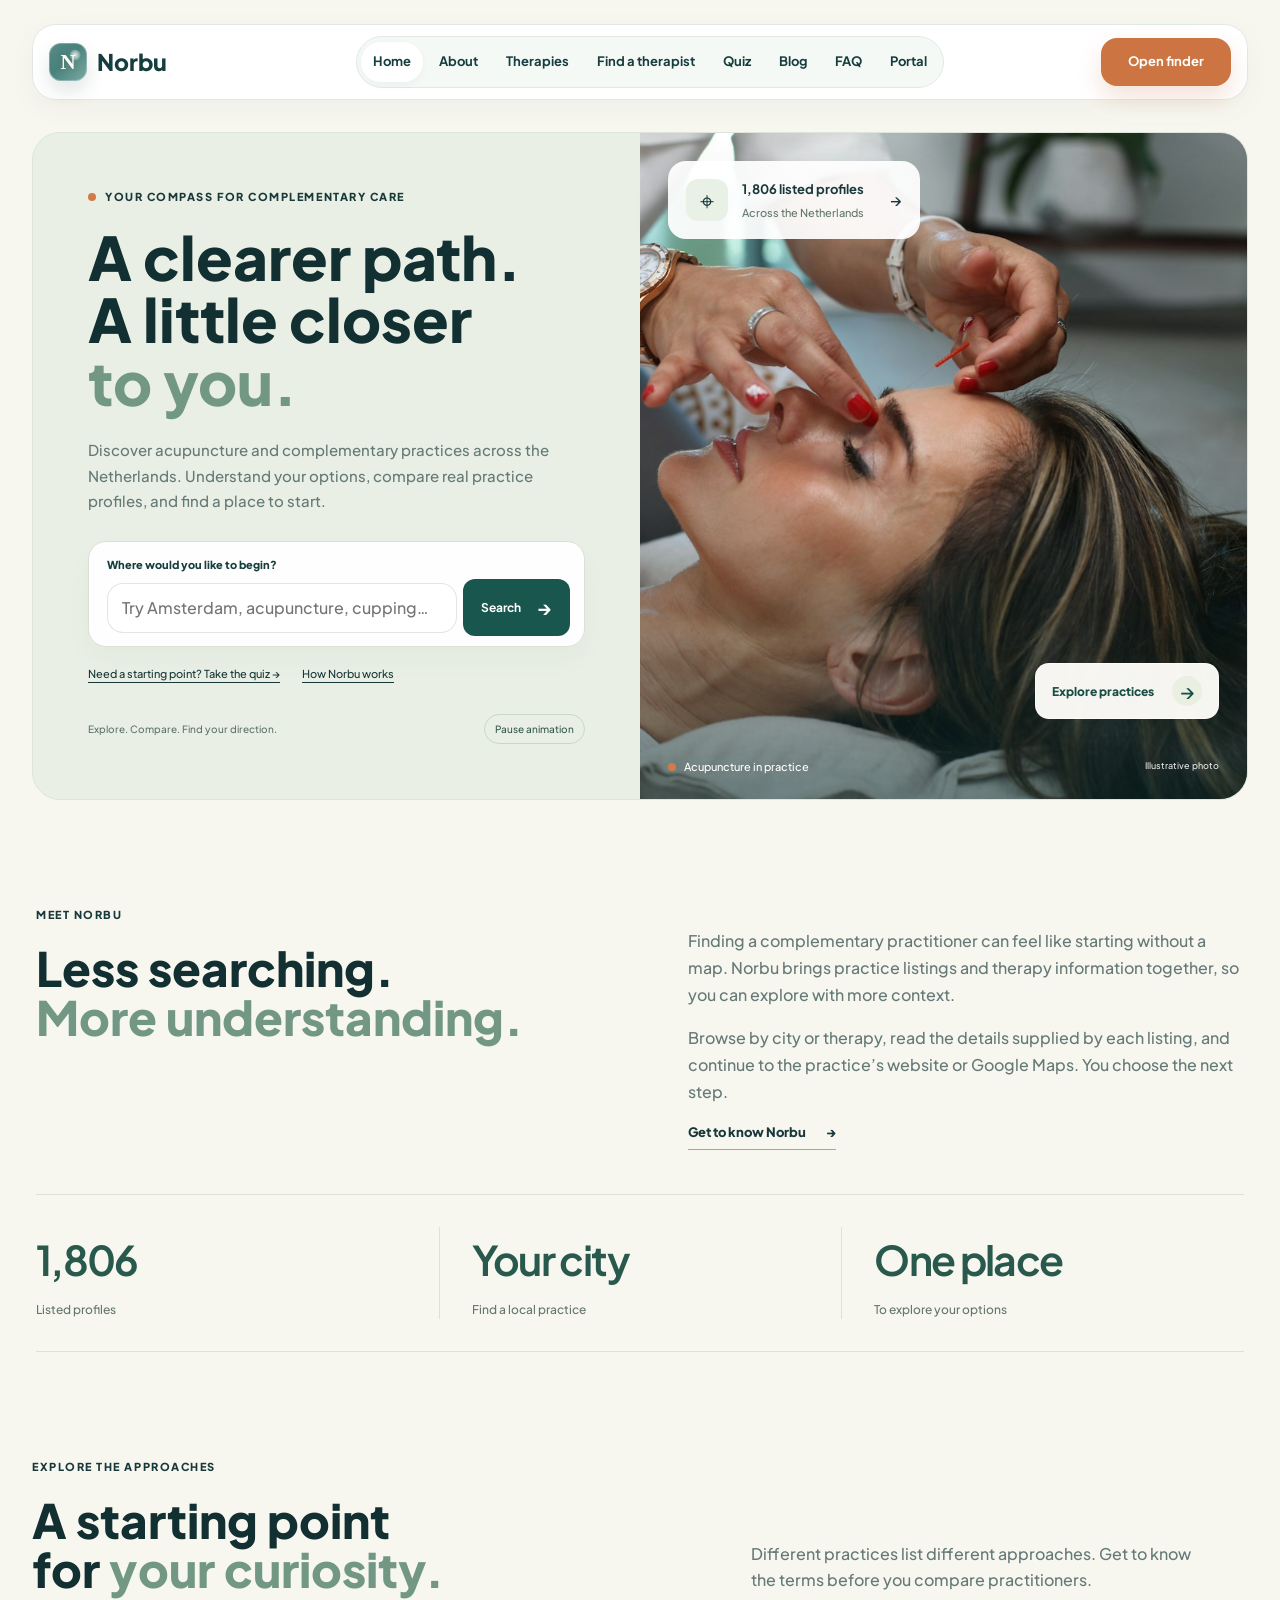
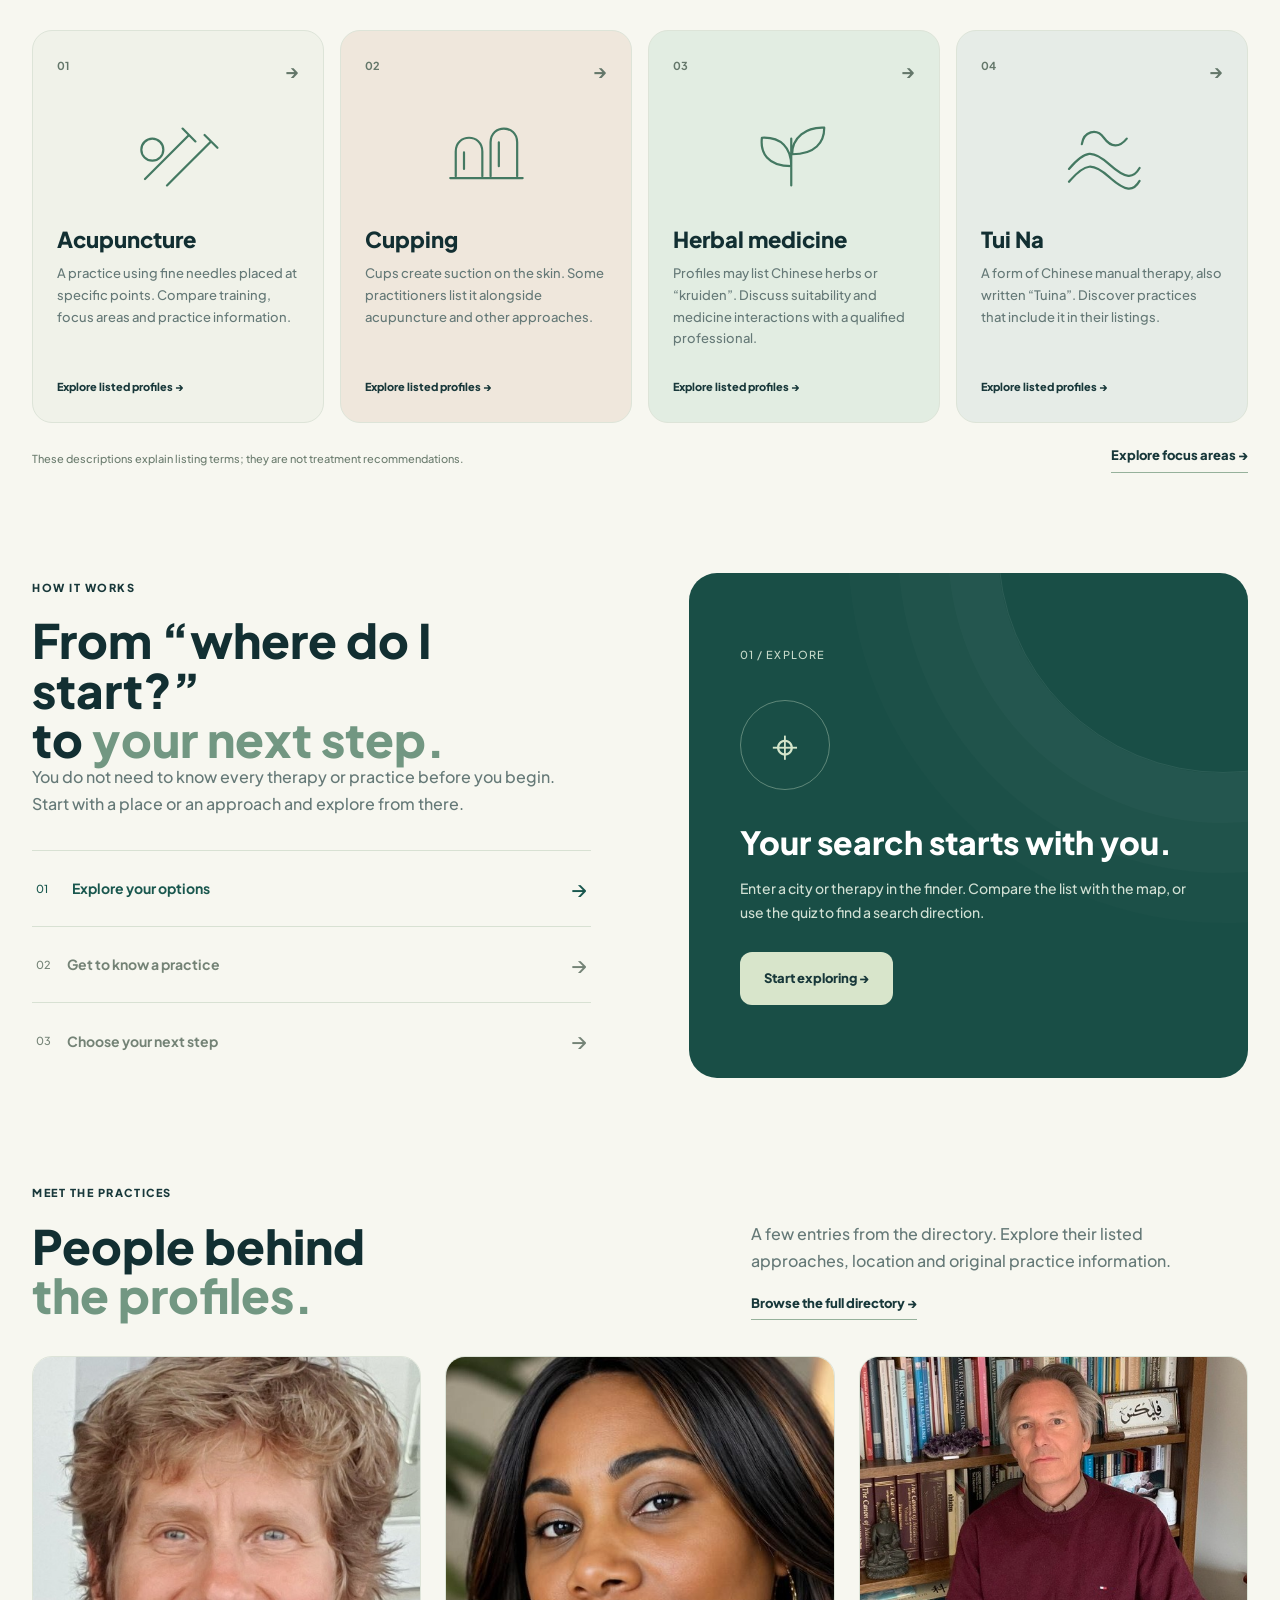
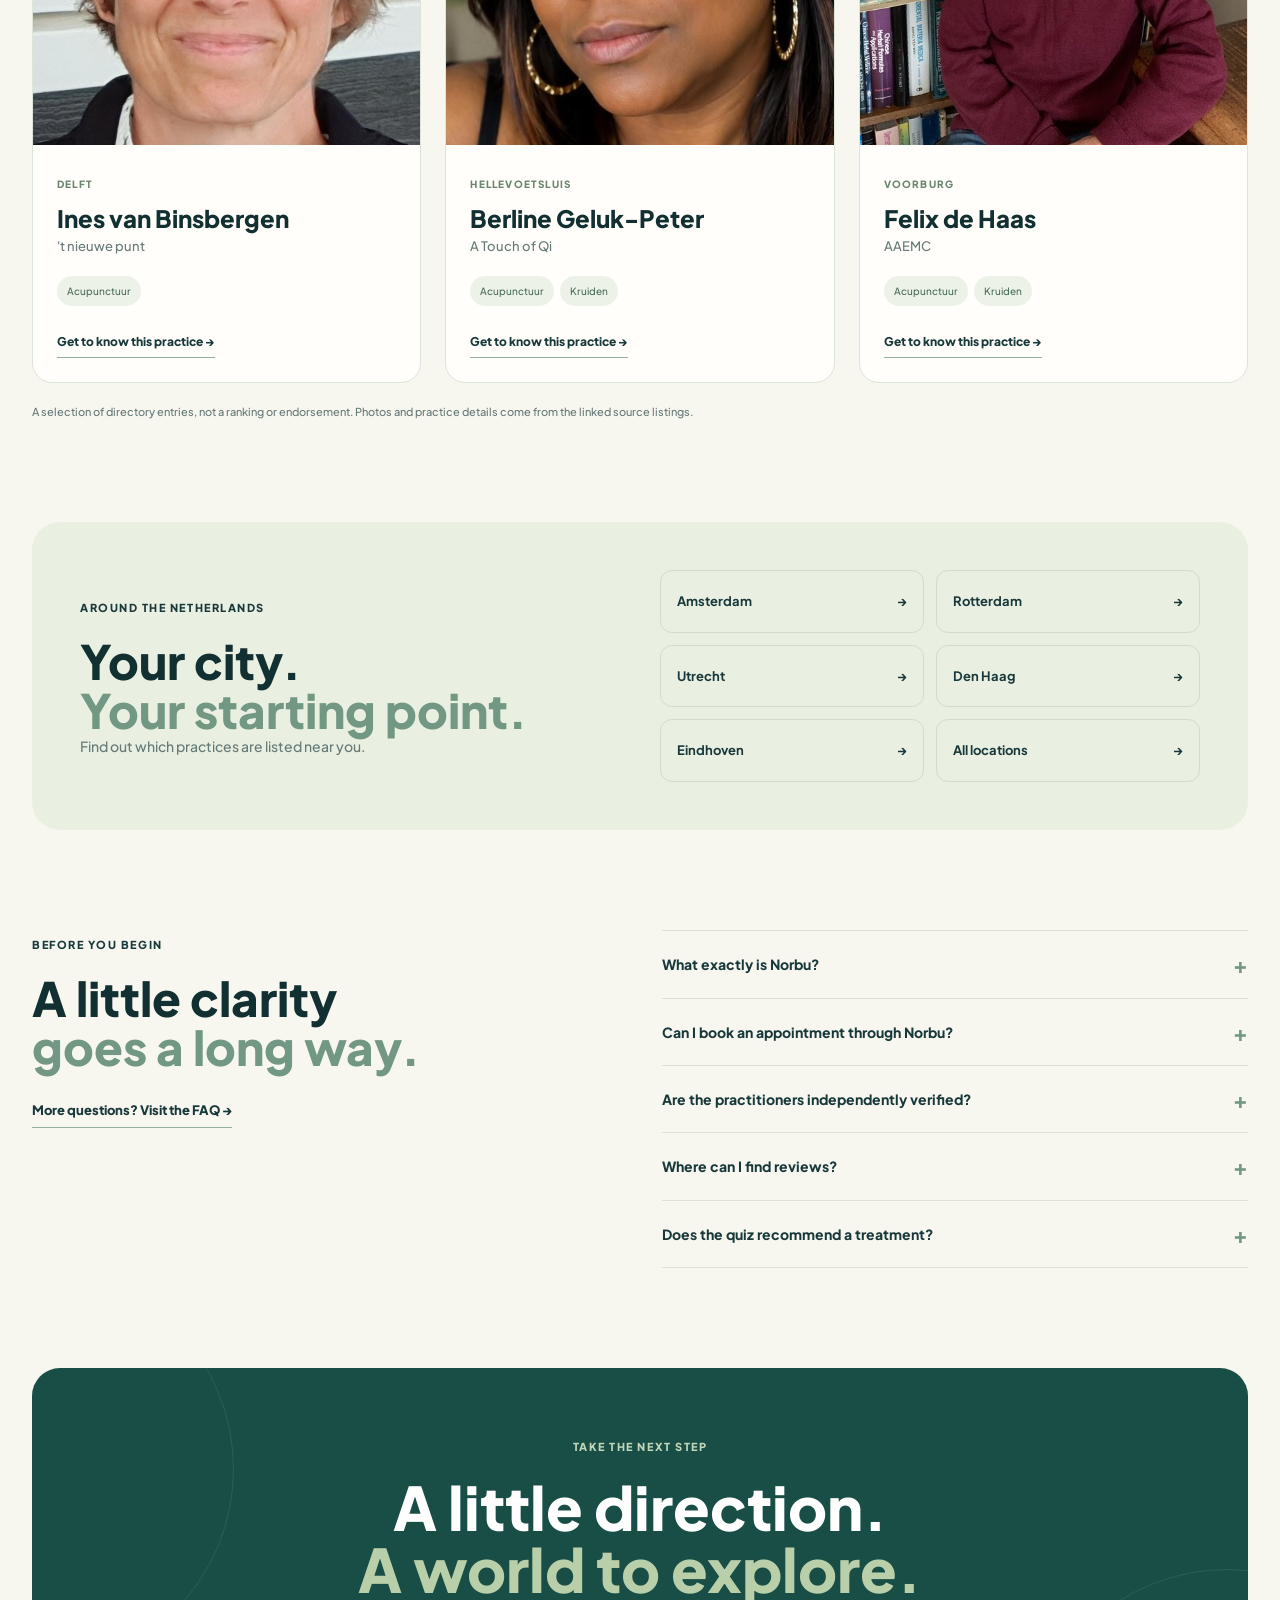
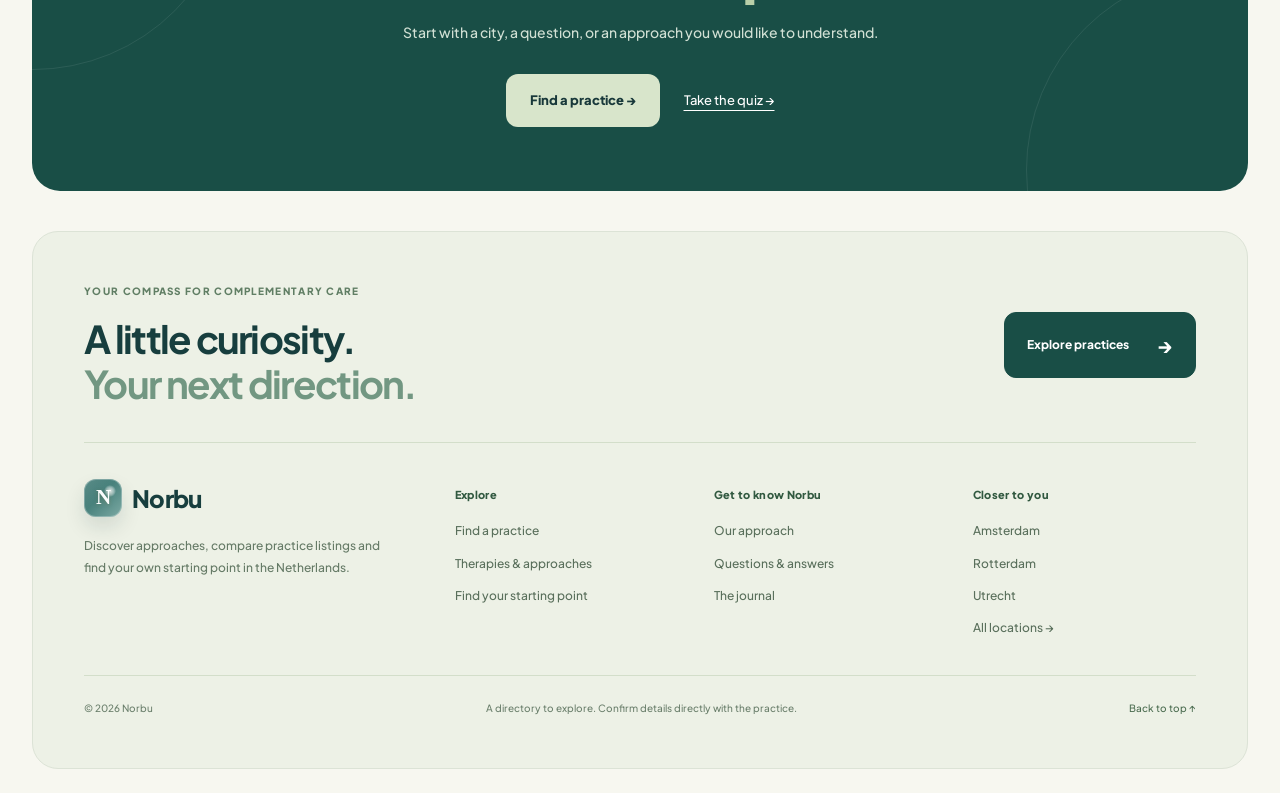
==== commit 7d08fa04: "Refine page imagery, filled portraits, footer, finder search, quiz options and hero action" ====
--- a/index.html
+++ b/index.html
@@ -7,11 +7,11 @@
   <meta name="description" content="Browse acupuncture therapist profiles in The Netherlands by city and focus area, then continue to Google Maps for location details and any reviews available on Google.">
   <link rel="stylesheet" href="style.css">
   <link rel="icon" type="image/svg+xml" href="favicon.svg">
-  <link rel="stylesheet" href="site-shell.css?v=20261116-4">
-  <link rel="stylesheet" href="home.css?v=20261116-7">
+  <link rel="stylesheet" href="site-shell.css?v=20261116-9">
+  <link rel="stylesheet" href="home.css?v=20261116-9">
 </head>
 <body class="site-layout norbu-site-page home-refresh" data-home-motion="on">
-  <div class="page">
+  <div class="page" id="top">
 <header class="topbar norbu-topbar">
       <a class="brand brand-link" href="index.html" aria-label="Norbu home"><div class="brand-mark" aria-hidden="true"></div><span>Norbu</span></a>
       <div class="shell" id="site-shell">
@@ -44,7 +44,7 @@
         </div>
         <div class="compass-hero-art">
           <div class="compass-photo-frame"><img class="compass-hero-photo" src="home-acupuncture.jpg" width="1400" height="933" alt="A practitioner carefully placing an acupuncture needle during a treatment" fetchpriority="high"></div>
-          <div class="compass-orbit" aria-hidden="true"><span>Find your balance</span><span>→</span></div>
+          <a class="compass-orbit compass-hero-cta" href="practitioners.html"><span>Explore practices</span><span aria-hidden="true">→</span></a>
           <a class="compass-float compass-float-top" href="practitioners.html"><span class="compass-float-icon" aria-hidden="true">⌖</span><div><strong><span data-profile-count>1,806</span> listed profiles</strong><span>Across the Netherlands</span></div><span aria-hidden="true">→</span></a>
           <div class="compass-photo-note"><span class="compass-dot"></span> Acupuncture in practice <small>Illustrative photo</small></div>
         </div>
@@ -84,11 +84,15 @@
 
       <section class="compass-final" data-home-reveal><span class="compass-eyebrow">Take the next step</span><h2>A little direction.<br><em>A world to explore.</em></h2><p>Start with a city, a question, or an approach you would like to understand.</p><div><a class="compass-button compass-button-light" href="practitioners.html">Find a practice →</a><a class="compass-final-secondary" href="quiz.html">Take the quiz →</a></div></section>
     </main>
-    <footer class="site-footer"><div class="site-footer-grid"><div><a class="brand brand-link site-footer-brand" href="index.html"><div class="brand-mark"></div><span>Norbu</span></a><p>Your compass for exploring complementary care in the Netherlands.</p></div><div><strong>Explore</strong><p><a href="therapies.html">Therapies</a><br><a href="practitioners.html">Find a practice</a><br><a href="quiz.html">Take the quiz</a></p></div><div><strong>Get to know Norbu</strong><p><a href="about.html">About</a><br><a href="faq.html">FAQ</a><br><a href="blog.html">Journal</a></p></div><div><strong>A clear starting point</strong><p>Compare directory information and check details directly with the practice.</p></div></div></footer>
+    <footer class="site-footer compass-footer">
+      <div class="cf-lead"><div><span class="cf-eyebrow">Your compass for complementary care</span><h2>A little curiosity.<br><em>Your next direction.</em></h2></div><a class="cf-action" href="practitioners.html">Explore practices <span aria-hidden="true">→</span></a></div>
+      <div class="cf-grid"><div class="cf-brand"><a class="brand brand-link" href="index.html" aria-label="Norbu home"><div class="brand-mark" aria-hidden="true"></div><span>Norbu</span></a><p>Discover approaches, compare practice listings and find your own starting point in the Netherlands.</p></div><nav aria-label="Explore Norbu"><h3>Explore</h3><a href="practitioners.html">Find a practice</a><a href="therapies.html">Therapies & approaches</a><a href="quiz.html">Find your starting point</a></nav><nav aria-label="About Norbu"><h3>Get to know Norbu</h3><a href="about.html">Our approach</a><a href="faq.html">Questions & answers</a><a href="blog.html">The journal</a></nav><nav aria-label="Practices by city"><h3>Closer to you</h3><a href="practitioners.html?city=Amsterdam">Amsterdam</a><a href="practitioners.html?city=Rotterdam">Rotterdam</a><a href="practitioners.html?city=Utrecht">Utrecht</a><a href="practitioners.html">All locations →</a></nav></div>
+      <div class="cf-bottom"><span>© <span data-footer-year>2026</span> Norbu</span><span>A directory to explore. Confirm details directly with the practice.</span><a href="#top" data-back-to-top>Back to top ↑</a></div>
+    </footer>
   </div>
   <script src="practitioners-data.js?v=20261006-3" defer></script>
   <script src="script.js?v=20261116-7" defer></script>
-  <script src="site-shell.js?v=20261116-4" defer></script>
+  <script src="site-shell.js?v=20261116-9" defer></script>
   <script src="home.js?v=20261116-7" defer></script>
 </body>
 </html>
--- a/site-shell.css
+++ b/site-shell.css
@@ -121,3 +121,37 @@
 body.site-layout :is(.norbu-home-hero, .norbu-hero, .profile-hero, .quiz-hero, .catalog-hero, .norbu-faq-hero, .style-one-hero, .style-two-hero) {
   background-position: center center !important;
 }
+
+/* A lighter footer with clear destinations and space around each link. */
+body.site-layout > .page > .site-footer.compass-footer {
+  display: block !important; padding: clamp(28px,4vw,56px) !important;
+  background: #edf1e6 !important; color: #173e3e !important;
+  border: 1px solid #dce3d6 !important; border-radius: 26px !important;
+  box-shadow: none !important; overflow: hidden !important;
+}
+body.site-layout .compass-footer .cf-lead { display: flex; align-items: center; justify-content: space-between; gap: 32px; padding-bottom: 36px; border-bottom: 1px solid #d3deca; }
+body.site-layout .compass-footer .cf-eyebrow { display: block; color: #607e64; font-size: 10px; font-weight: 800; letter-spacing: .13em; text-transform: uppercase; margin-bottom: 18px; }
+body.site-layout .compass-footer .cf-lead h2 { margin: 0 !important; font-family: 'Plus Jakarta Sans',Arial,sans-serif !important; font-size: clamp(29px,3vw,42px) !important; font-weight: 700 !important; line-height: 1.15 !important; letter-spacing: -.045em !important; color: #173e3e !important; }
+body.site-layout .compass-footer .cf-lead em { color: #729782 !important; font-style: normal; }
+body.site-layout .compass-footer .cf-action { display: inline-flex; align-items: center; justify-content: center; gap: 28px; padding: 16px 22px; border: 1px solid #194e46; border-radius: 12px; color: #fff !important; background: #194e46; font-size: 12px !important; font-weight: 750; text-decoration: none; white-space: nowrap; }
+body.site-layout .compass-footer .cf-action span { font-size: 20px; }
+body.site-layout .compass-footer .cf-grid { display: grid; grid-template-columns: 1.5fr 1fr 1fr 1fr; gap: 36px; padding: 36px 0; }
+body.site-layout .compass-footer .cf-brand .brand { display: flex !important; align-items: center !important; gap: 10px !important; padding: 0 !important; color: #173e3e !important; font-size: 24px !important; font-weight: 800 !important; text-decoration: none; }
+body.site-layout .compass-footer .brand-mark { display: grid !important; place-items: center !important; width: 38px !important; height: 38px !important; flex: 0 0 38px !important; border-radius: 12px !important; }
+body.site-layout .compass-footer .cf-brand p { margin: 18px 0 0 !important; max-width: 300px; color: #657a66 !important; font-size: 12px !important; line-height: 1.85 !important; }
+body.site-layout .compass-footer nav { display: flex; flex-direction: column; align-items: flex-start; gap: 12px; padding-top: 8px; }
+body.site-layout .compass-footer nav h3 { color: #315940 !important; font: 800 11px/1.5 'Plus Jakarta Sans',Arial,sans-serif !important; letter-spacing: .03em !important; text-transform: none !important; margin: 0 0 6px !important; }
+body.site-layout .compass-footer nav a { color: #596f5b !important; font-size: 12px !important; line-height: 1.7 !important; text-decoration: none !important; }
+body.site-layout .compass-footer nav a:hover, body.site-layout .compass-footer .cf-bottom a:hover { color: #194e46 !important; text-decoration: underline !important; text-underline-offset: 4px; }
+body.site-layout .compass-footer .cf-bottom { display: flex; align-items: center; justify-content: space-between; flex-wrap: wrap; gap: 14px 24px; padding-top: 24px; border-top: 1px solid #d3deca; font-size: 10px; line-height: 1.7; color: #6c806d; }
+body.site-layout .compass-footer .cf-bottom a { color: #4c6d51 !important; font-size: 10px !important; text-decoration: none !important; }
+body.site-layout .compass-footer a:focus-visible { outline: 3px solid #cc7544 !important; outline-offset: 5px !important; }
+@media(max-width:1000px) { body.site-layout .compass-footer .cf-grid { grid-template-columns: repeat(3,minmax(0,1fr)); gap: 28px; } body.site-layout .compass-footer .cf-brand { grid-column: 1 / -1; } body.site-layout .compass-footer .cf-brand p { max-width: 440px; } }
+@media(max-width:600px) {
+  body.site-layout > .page > .site-footer.compass-footer { padding: 28px 24px !important; border-radius: 22px !important; }
+  body.site-layout .compass-footer .cf-lead { align-items: flex-start; flex-direction: column; gap: 24px; padding-bottom: 28px; }
+  body.site-layout .compass-footer .cf-lead h2 { font-size: 31px !important; }
+  body.site-layout .compass-footer .cf-grid { grid-template-columns: repeat(2,minmax(0,1fr)); gap: 28px 20px; padding: 28px 0; }
+  body.site-layout .compass-footer .cf-grid nav:last-child { grid-column: 1 / -1; }
+  body.site-layout .compass-footer .cf-bottom { align-items: flex-start; flex-direction: column; gap: 12px; }
+}
--- a/home.css
+++ b/home.css
@@ -81,8 +81,8 @@
 .compass-step-stage .compass-button { margin-top: 28px; }
 .compass-practice-grid { display: grid; grid-template-columns: repeat(3,minmax(0,1fr)); gap: 24px; }
 .compass-practice-card { border: 1px solid #dde4d8; border-radius: 20px; overflow: hidden; background: #fffefa; }
-.compass-practice-photo { overflow: hidden; aspect-ratio: 1.3; background: #e4ebe1; }
-body.home-refresh .compass-practice-photo img { width: 100%; height: 100%; object-fit: contain !important; background: #e8eee5; }
+.compass-practice-photo { overflow: hidden; aspect-ratio: 1; background: #e4ebe1; }
+body.home-refresh .compass-practice-photo img { width: 100%; height: 100%; object-fit: cover !important; background: #e8eee5; }
 .compass-practice-body { padding: 24px; }
 .compass-practice-city { font-size: 10px; letter-spacing: .12em; font-weight: 800; text-transform: uppercase; color: #6a846d; }
 body.home-refresh .compass-home .compass-practice-body h3 { font-size: 24px; letter-spacing: -.045em; margin: 12px 0 5px; }
@@ -158,7 +158,7 @@
  .compass-therapy-card svg { width: 80px; height: 70px; margin: 20px auto; }
  .compass-card-link { font-size: 10px; line-height: 1.6; }
  .compass-practice-grid { grid-template-columns: 1fr; gap: 20px; }
- .compass-practice-photo { aspect-ratio: 1.25; }
+ .compass-practice-photo { aspect-ratio: 1; }
  .compass-practice-body { padding: 22px; }
  .compass-cities { padding: 28px 24px; }
  .compass-city-links { gap: 10px; }
@@ -191,3 +191,20 @@
 body.home-refresh .compass-home .compass-final-secondary { color: #fff !important; }
 @media (max-width: 1100px) { body.home-refresh .compass-home h1 { font-size: clamp(40px,4.8vw,60px) !important; } }
 @media (max-width: 760px) { body.home-refresh .compass-home h1 { font-size: clamp(40px,9.6vw,66px) !important; } }
+
+/* Individual portrait focal points keep faces readable in full-width frames. */
+body.home-refresh .compass-practice-photo img[src="home-ines.jpg"] { object-position: 50% 55% !important; }
+body.home-refresh .compass-practice-photo img[src="home-berline.jpg"] { object-position: 50% 50% !important; }
+body.home-refresh .compass-practice-photo img[src="home-felix.jpg"] { object-position: 50% 18% !important; }
+/* A real link replaces the decorative circle that looked like a button. */
+body.home-refresh .compass-orbit.compass-hero-cta {
+  display: flex; flex-direction: row; align-items: center; justify-content: center;
+  width: auto; height: auto; min-height: 54px; padding: 12px 16px; gap: 18px;
+  border: 1px solid #ffffffa0; border-radius: 14px; background: #fffefaf5;
+  color: #194e46; text-decoration: none; transform: none; box-shadow: 0 8px 28px #173e3e20;
+}
+body.home-refresh .compass-hero-cta span:first-child { font-size: 12px; font-weight: 800; letter-spacing: 0; text-transform: none; }
+body.home-refresh .compass-hero-cta span:last-child { display: grid; place-items: center; width: 30px; height: 30px; border-radius: 50%; background: #e9efe1; font-size: 20px; line-height: 1; }
+body.home-refresh[data-home-motion="on"] .compass-orbit.compass-hero-cta { animation: none; }
+body.home-refresh .compass-hero-cta:hover { background: #fff; box-shadow: 0 10px 32px #173e3e30; }
+@media(max-width:760px) { body.home-refresh .compass-orbit.compass-hero-cta { bottom: 62px; right: 20px; padding: 10px 12px; min-height: 48px; gap: 12px; } }
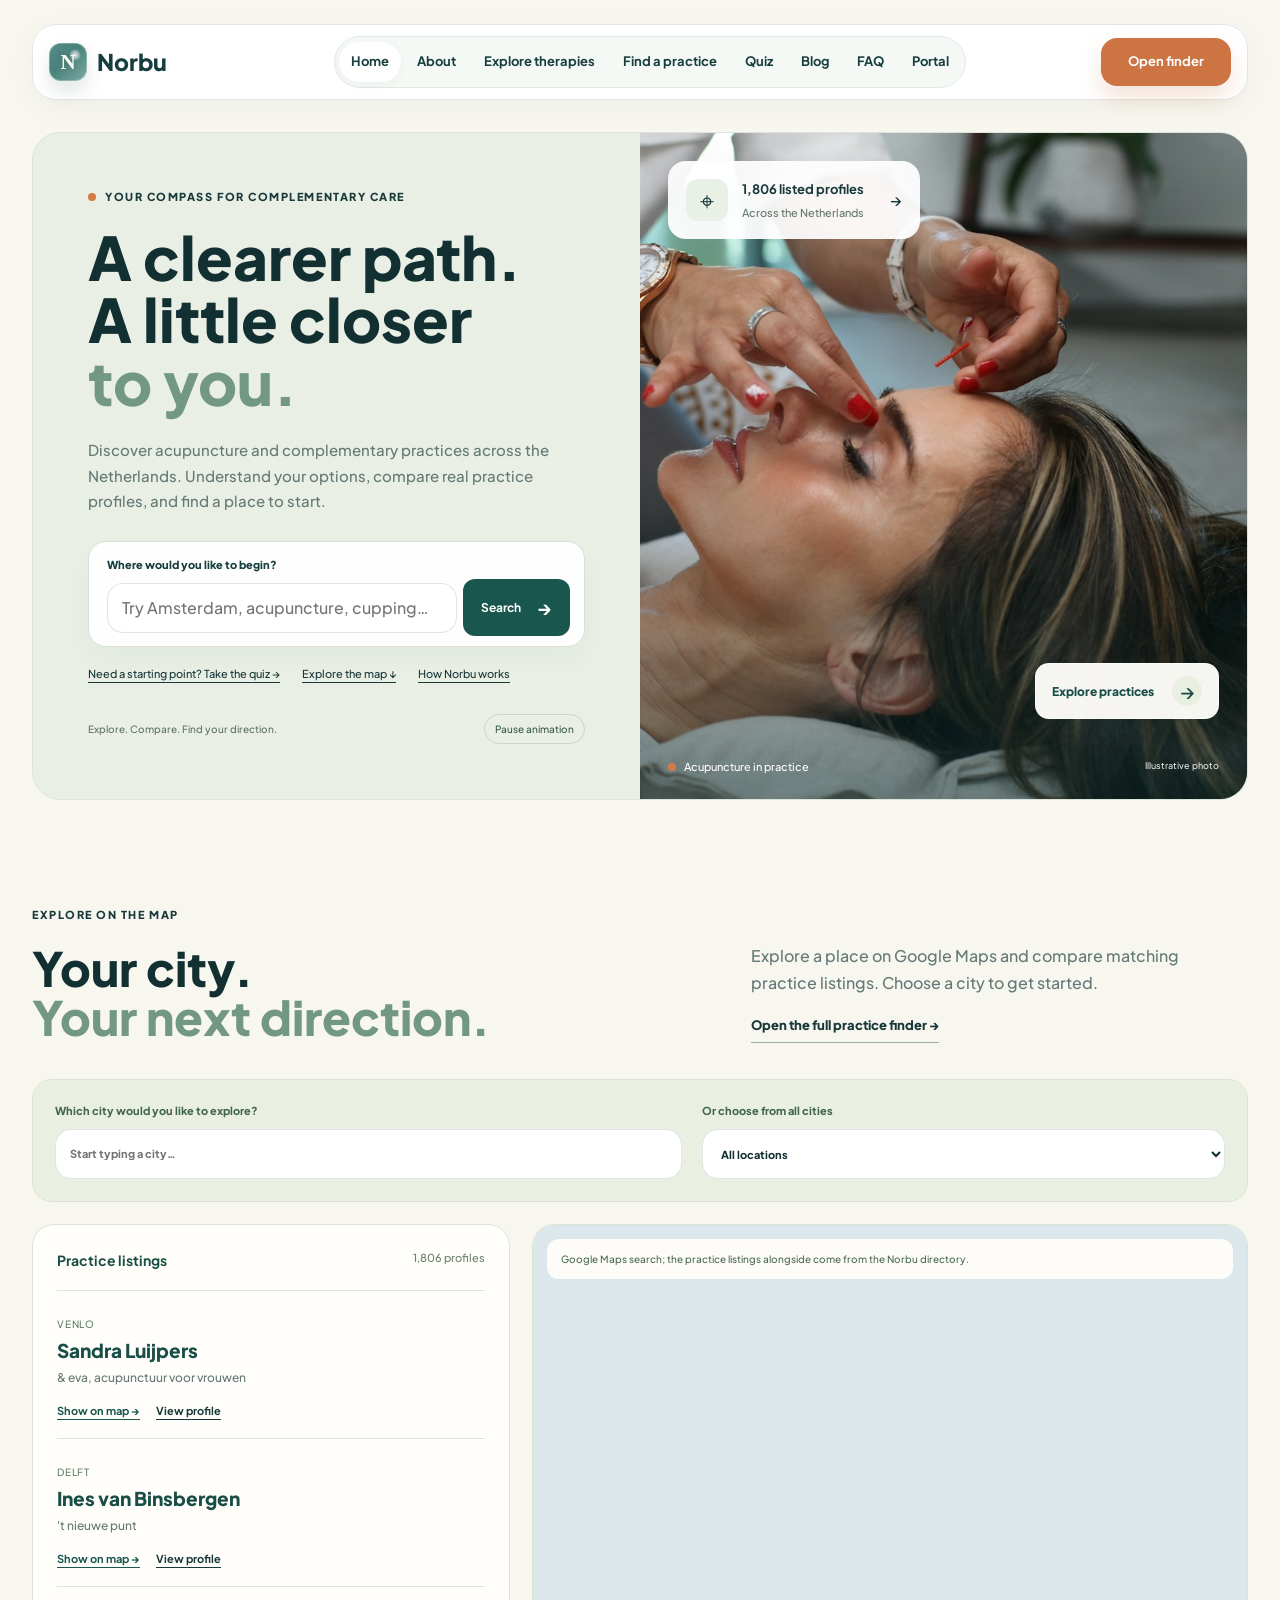
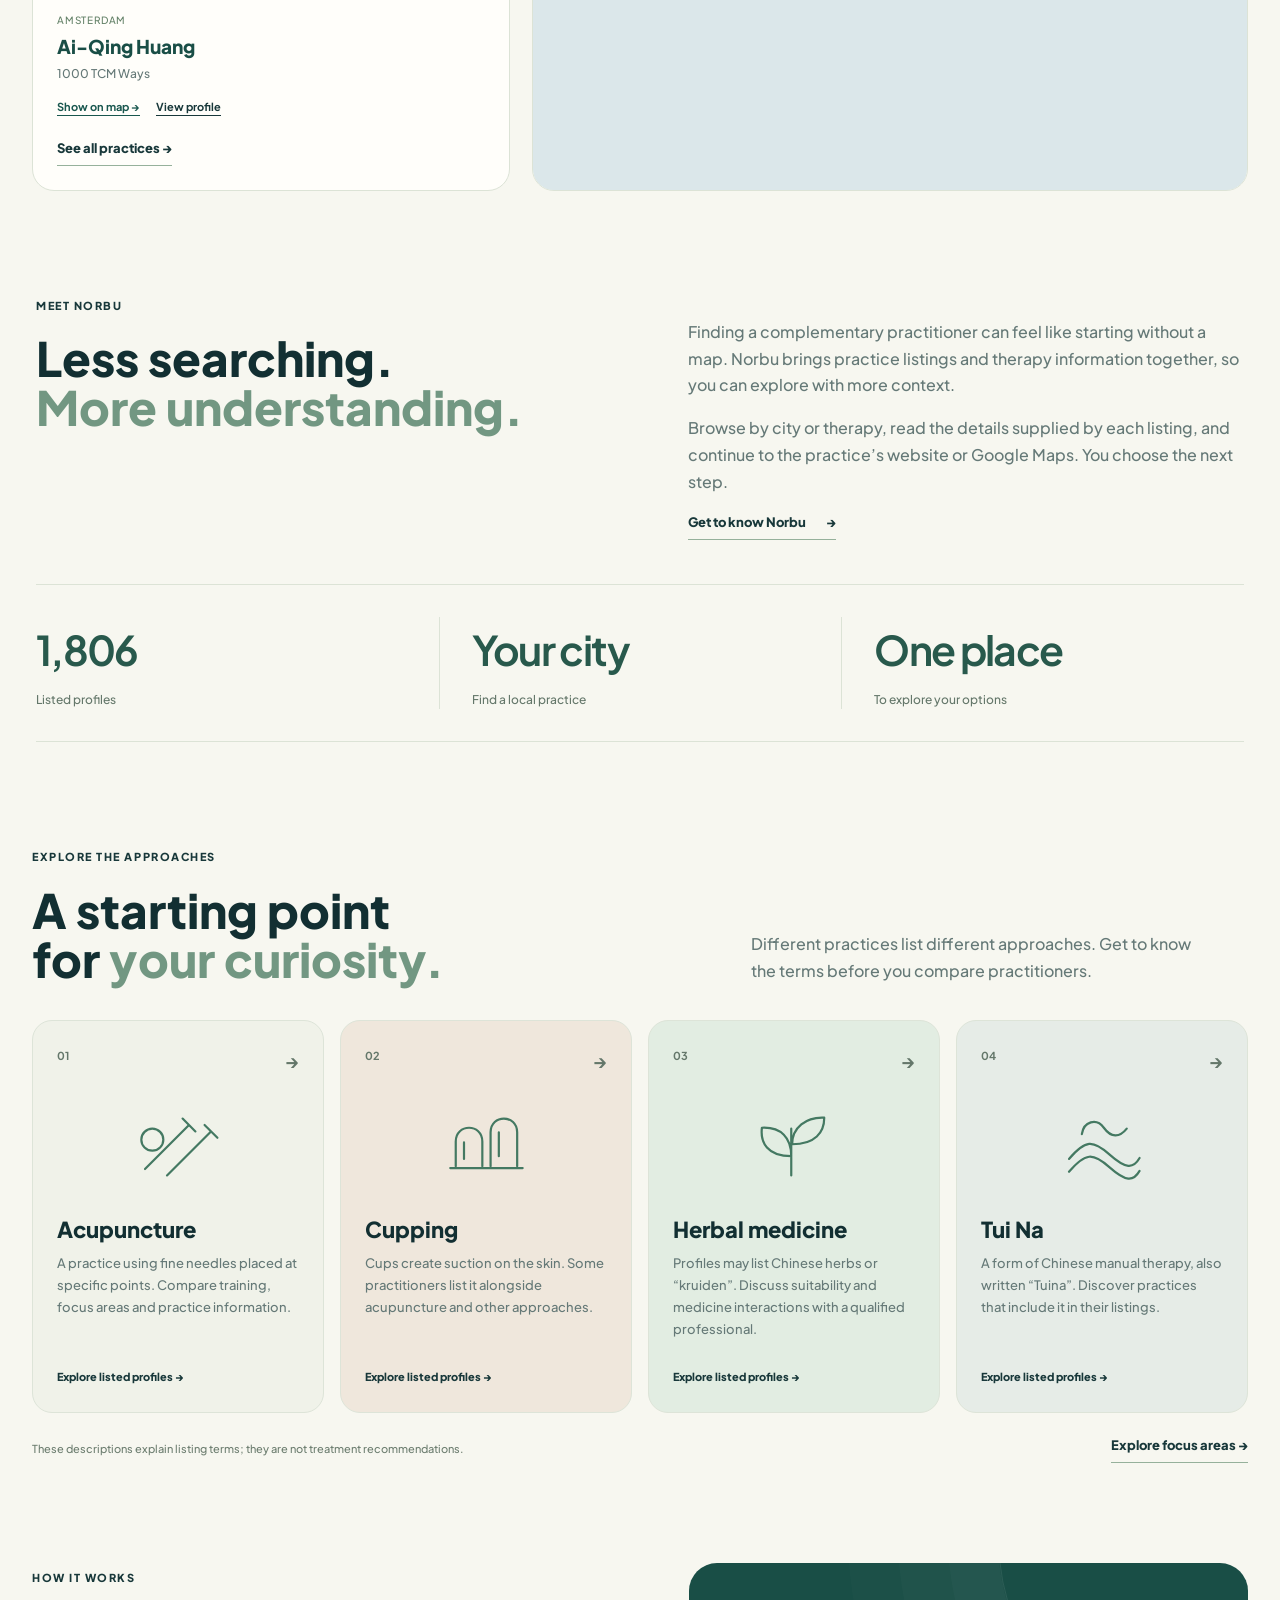
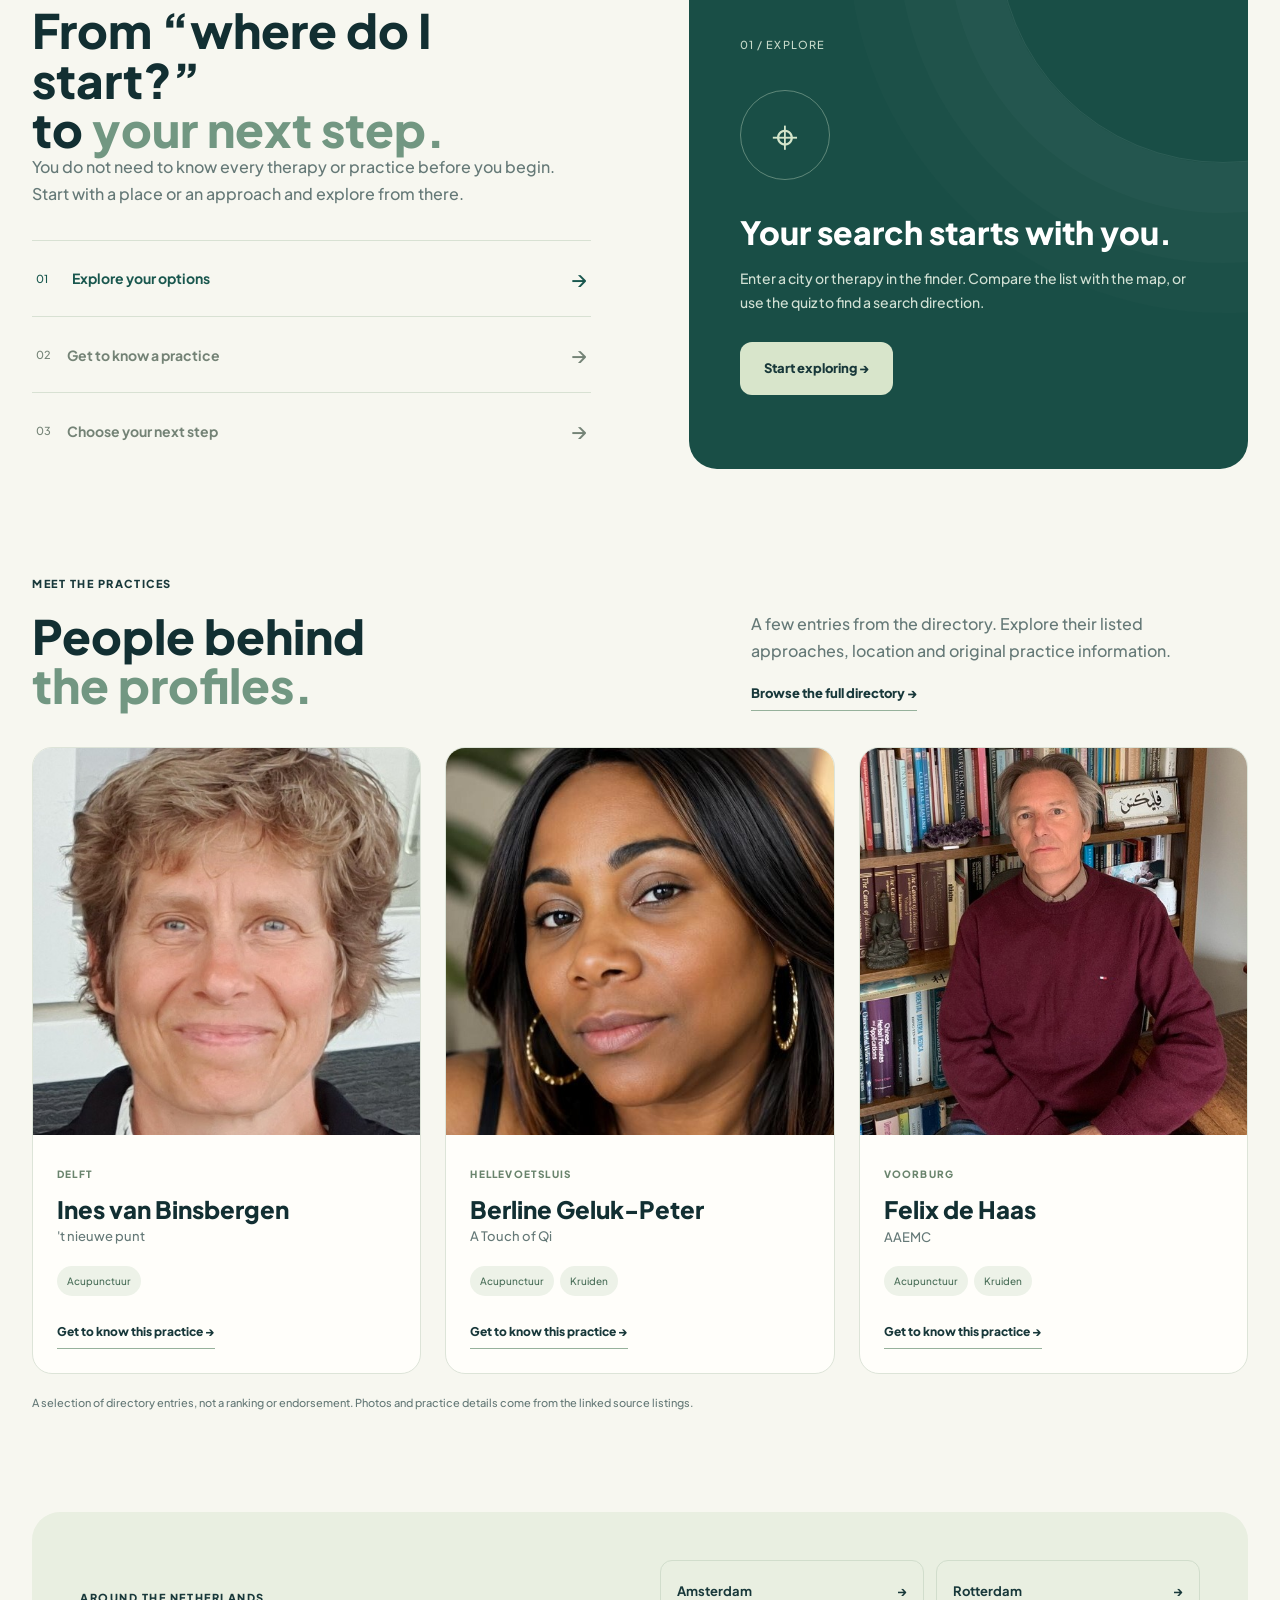
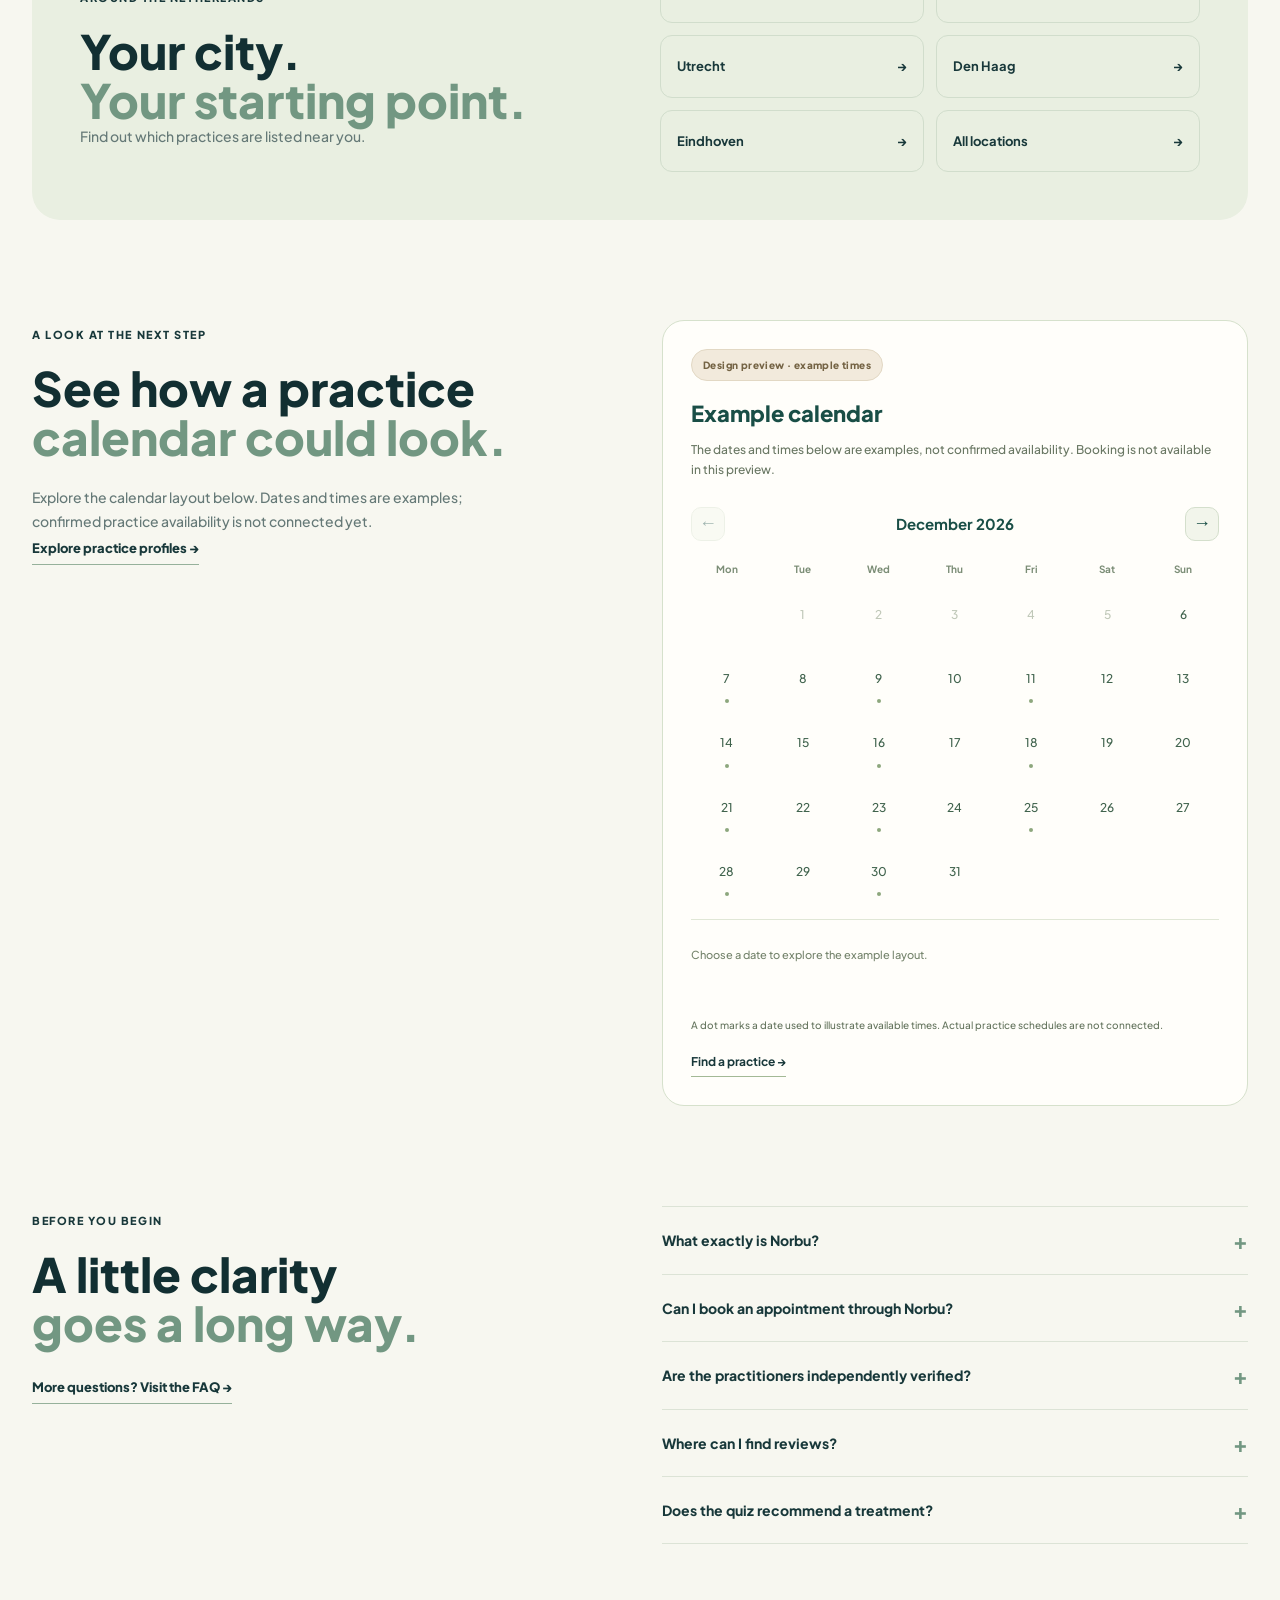
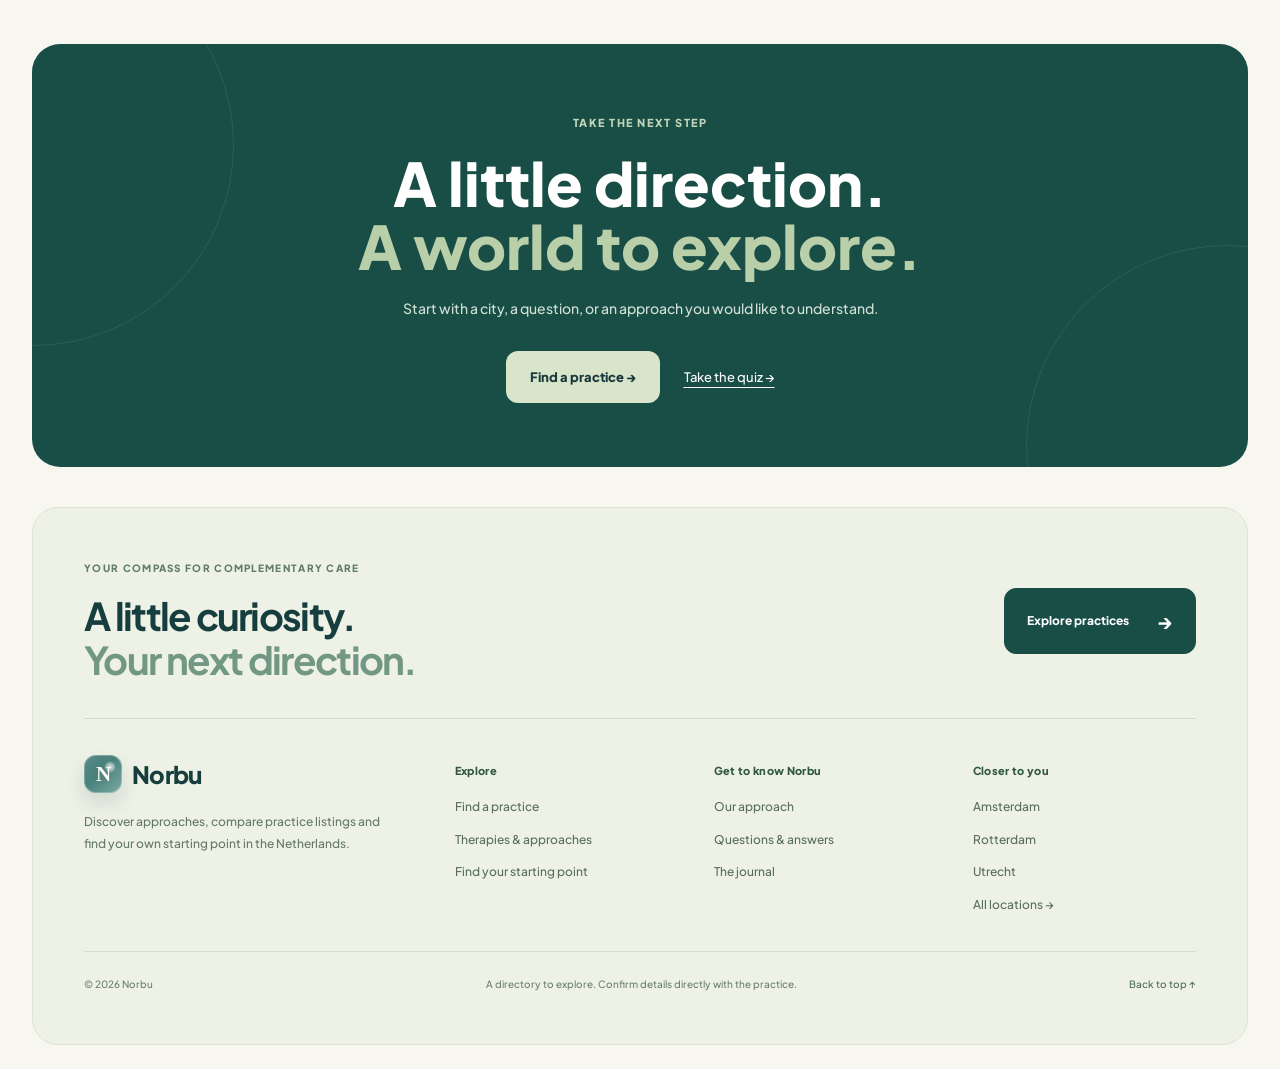
==== commit 8c4281e2: "Add homepage map, keyboard city suggestions and explicit appointment-calendar previews" ====
--- a/index.html
+++ b/index.html
@@ -9,6 +9,7 @@
   <link rel="icon" type="image/svg+xml" href="favicon.svg">
   <link rel="stylesheet" href="site-shell.css?v=20261116-9">
   <link rel="stylesheet" href="home.css?v=20261116-9">
+  <link rel="stylesheet" href="discovery.css?v=20261117-1">
 </head>
 <body class="site-layout norbu-site-page home-refresh" data-home-motion="on">
   <div class="page" id="top">
@@ -18,8 +19,8 @@
         <nav class="nav" id="site-nav" aria-label="Main navigation">
           <a class="active" aria-current="page" href="index.html">Home</a>
           <a href="about.html">About</a>
-          <a href="therapies.html">Therapies</a>
-          <a href="practitioners.html">Find a therapist</a>
+          <a href="therapies.html">Explore therapies</a>
+          <a href="practitioners.html">Find a practice</a>
           <a href="quiz.html">Quiz</a>
           <a href="blog.html">Blog</a>
           <a href="faq.html">FAQ</a>
@@ -39,7 +40,7 @@
             <label for="home-search-input">Where would you like to begin?</label>
             <div><input id="home-search-input" name="search" type="search" placeholder="Try Amsterdam, acupuncture, cupping…"><button type="submit" aria-label="Search practices">Search <span aria-hidden="true">→</span></button></div>
           </form>
-          <div class="compass-hero-links"><a href="quiz.html">Need a starting point? Take the quiz <span aria-hidden="true">→</span></a><a href="#how-it-works">How Norbu works</a></div>
+          <div class="compass-hero-links"><a href="quiz.html">Need a starting point? Take the quiz <span aria-hidden="true">→</span></a><a href="#explore-map">Explore the map ↓</a><a href="#how-it-works">How Norbu works</a></div>
           <div class="compass-hero-bottom"><span>Explore. Compare. Find your direction.</span><button id="home-motion-toggle" type="button" aria-pressed="false">Pause animation</button></div>
         </div>
         <div class="compass-hero-art">
@@ -48,6 +49,13 @@
           <a class="compass-float compass-float-top" href="practitioners.html"><span class="compass-float-icon" aria-hidden="true">⌖</span><div><strong><span data-profile-count>1,806</span> listed profiles</strong><span>Across the Netherlands</span></div><span aria-hidden="true">→</span></a>
           <div class="compass-photo-note"><span class="compass-dot"></span> Acupuncture in practice <small>Illustrative photo</small></div>
         </div>
+      </section>
+
+
+      <section class="home-map-section" id="explore-map" aria-labelledby="home-map-title" data-home-reveal>
+        <div class="compass-section-heading"><div><span class="compass-eyebrow">Explore on the map</span><h2 id="home-map-title">Your city.<br><em>Your next direction.</em></h2></div><div><p>Explore a place on Google Maps and compare matching practice listings. Choose a city to get started.</p><a class="compass-text-link" id="home-map-all-link" href="practitioners.html">Open the full practice finder →</a></div></div>
+        <div class="home-map-controls"><label class="home-city-search"><span>Which city would you like to explore?</span><span data-city-picker data-city-target="home-map-city"><input class="city-picker-input" type="search" placeholder="Start typing a city…" autocomplete="off" role="combobox" aria-autocomplete="list" aria-expanded="false" aria-controls="home-city-suggestions"><ul class="city-picker-list" id="home-city-suggestions" role="listbox" aria-label="Suggested cities" hidden></ul><span class="city-picker-status" role="status"></span></span></label><label class="home-city-select"><span>Or choose from all cities</span><select id="home-map-city"><option value="all">All locations</option></select></label></div>
+        <div class="directory-layout home-map-layout" data-finder-view="map"><div class="home-map-results"><div class="home-map-results-heading"><strong>Practice listings</strong><span id="home-map-results-count" role="status"></span></div><div id="home-map-practices"></div><a class="compass-text-link" id="home-map-more-link" href="practitioners.html">See all practices →</a></div><aside class="home-map-panel directory-map-panel" id="directory-map-panel"><div class="finder-map-surface"><div id="finder-google-map" aria-label="Practice overview on Google Maps" hidden></div><div class="practitioner-map-frame directory-map-frame"><iframe id="directory-map" title="Google Maps practice search" src="https://www.google.com/maps?q=acupuncture%20Netherlands&z=7&output=embed" loading="lazy" referrerpolicy="no-referrer-when-downgrade"></iframe></div><p class="finder-map-status" id="finder-map-status" role="status">Google Maps search; the practice listings alongside come from the Norbu directory.</p><a id="finder-location-source" class="finder-location-source" href="https://www.pdok.nl/introductie/-/article/basisregistratie-adressen-en-gebouwen-ba-1" target="_blank" rel="noopener noreferrer" hidden>Locations: PDOK / BAG</a></div><div class="home-map-preview" id="finder-map-preview" hidden><button class="finder-preview-close" type="button" aria-label="Close practice preview">×</button><span>Selected practice</span><h3 id="directory-name"></h3><p id="directory-specialty"></p><div><a id="directory-profile-link" href="practitioners.html">View practice →</a><a id="directory-map-link" href="https://www.google.com/maps/search/?api=1&query=acupuncture%20Netherlands" target="_blank" rel="noopener noreferrer">Open Google Maps →</a></div></div></aside></div>
       </section>
 
       <section class="compass-intro" aria-labelledby="intro-title" data-home-reveal>
@@ -80,6 +88,7 @@
 
       <section class="compass-cities" aria-labelledby="cities-title" data-home-reveal><div><span class="compass-eyebrow">Around the Netherlands</span><h2 id="cities-title">Your city.<br><em>Your starting point.</em></h2><p>Find out which practices are listed near you.</p></div><div class="compass-city-links"><a href="practitioners.html?city=Amsterdam">Amsterdam <span aria-hidden="true">→</span></a><a href="practitioners.html?city=Rotterdam">Rotterdam <span aria-hidden="true">→</span></a><a href="practitioners.html?city=Utrecht">Utrecht <span aria-hidden="true">→</span></a><a href="practitioners.html?city=Den%20Haag">Den Haag <span aria-hidden="true">→</span></a><a href="practitioners.html?city=Eindhoven">Eindhoven <span aria-hidden="true">→</span></a><a href="practitioners.html">All locations <span aria-hidden="true">→</span></a></div></section>
 
+      <section class="availability-section" id="appointment-preview" data-home-reveal><div><span class="compass-eyebrow">A look at the next step</span><h2>See how a practice<br><em>calendar could look.</em></h2><p>Explore the calendar layout below. Dates and times are examples; confirmed practice availability is not connected yet.</p><a class="compass-text-link" href="practitioners.html">Explore practice profiles →</a></div><div data-appointment-preview></div></section>
       <section class="compass-questions" aria-labelledby="questions-title" data-home-reveal><div><span class="compass-eyebrow">Before you begin</span><h2 id="questions-title">A little clarity<br><em>goes a long way.</em></h2><a class="compass-text-link" href="faq.html">More questions? Visit the FAQ →</a></div><div class="compass-faq-list"><details><summary>What exactly is Norbu?</summary><p>Norbu is a directory for exploring acupuncture and complementary practice listings in the Netherlands. It brings together available profile information, therapy search terms and links to original sources.</p></details><details><summary>Can I book an appointment through Norbu?</summary><p>Direct booking is not available yet. Open the practice’s website or Google Maps listing to check contact details and ask the practice about appointments.</p></details><details><summary>Are the practitioners independently verified?</summary><p>Directory entries come from listed external sources. Inclusion does not mean Norbu has independently verified a practitioner’s qualifications. Check registration, training and suitability directly with the provider.</p></details><details><summary>Where can I find reviews?</summary><p>Use the Google Maps link on each practice profile to check available Google reviews. Reviews and ratings are managed by Google. Norbu does not publish its own patient reviews.</p></details><details><summary>Does the quiz recommend a treatment?</summary><p>The quiz offers a starting direction for browsing. It does not diagnose, assess suitability or replace advice from a qualified healthcare professional.</p></details></div></section>
 
       <section class="compass-final" data-home-reveal><span class="compass-eyebrow">Take the next step</span><h2>A little direction.<br><em>A world to explore.</em></h2><p>Start with a city, a question, or an approach you would like to understand.</p><div><a class="compass-button compass-button-light" href="practitioners.html">Find a practice →</a><a class="compass-final-secondary" href="quiz.html">Take the quiz →</a></div></section>
@@ -93,6 +102,13 @@
   <script src="practitioners-data.js?v=20261006-3" defer></script>
   <script src="script.js?v=20261116-7" defer></script>
   <script src="site-shell.js?v=20261116-9" defer></script>
+  <script src="maps-config.js" defer></script>
+  <script src="practitioner-locations.js?v=20261116-10" defer></script>
+  <script src="map-clusters.js?v=20261116-10" defer></script>
+  <script src="finder-map.js?v=20261116-10" defer></script>
+  <script src="home-map.js?v=20261117-1" defer></script>
+  <script src="city-picker.js?v=20261117-1" defer></script>
+  <script src="appointment-preview.js?v=20261117-1" defer></script>
   <script src="home.js?v=20261116-7" defer></script>
 </body>
 </html>
--- a/discovery.css
+++ b/discovery.css
@@ -0,0 +1,64 @@
+/* City suggestions, homepage map and clearly marked calendar previews. */
+[data-city-picker] { display:block; position:relative; min-width:0; }
+.finder-search-input { flex:1 1 0; min-width:0; }
+.city-picker-list { position:absolute; top:calc(100% + 9px); left:0; right:0; z-index:60; margin:0; padding:6px; max-height:320px; overflow-y:auto; list-style:none; background:#fffefa; border:1px solid #d4dfcf; border-radius:14px; box-shadow:0 12px 32px #173e3e20; min-width:200px; }
+.city-picker-list[hidden] { display:none!important; }
+.city-picker-list li { display:flex; justify-content:space-between; align-items:center; gap:12px; padding:13px 12px; border-radius:9px; color:#194e46; cursor:pointer; text-align:left; }
+.city-picker-list li strong { font-size:13px; }.city-picker-list li span { font-size:10px; color:#647c68; white-space:nowrap; }
+.city-picker-list li:hover,.city-picker-list li[aria-selected=true] { background:#e8efdf; }
+.city-picker-status { position:absolute!important; width:1px!important; height:1px!important; padding:0!important; margin:-1px!important; overflow:hidden!important; clip:rect(0,0,0,0)!important; white-space:nowrap!important; }
+#norbu-interior main .finder-search-box { overflow:visible!important; }
+.home-map-controls { display:grid; grid-template-columns:1.2fr 1fr; gap:20px; margin-bottom:22px; padding:22px; background:#e9efe1; border:1px solid #dce3d6; border-radius:20px; }
+.home-map-controls label { display:grid; gap:10px; min-width:0; font-size:11px; font-weight:750; color:#41654d; }
+body.home-refresh .home-map-controls :is(input,select) { display:block; width:100%; min-width:0; padding:14px 15px; min-height:48px; border:1px solid #d0dcc8; border-radius:12px; background:#fffefa; font:inherit; font-size:13px; color:#194e46; }
+body.home-refresh .compass-home .home-map-layout { display:grid; grid-template-columns:minmax(0,.8fr) minmax(0,1.2fr); gap:22px; align-items:stretch; }
+.home-map-results { min-width:0; padding:24px; border:1px solid #dce3d6; border-radius:22px; background:#fffefa; }
+.home-map-results-heading { display:flex; justify-content:space-between; gap:12px; margin-bottom:18px; }.home-map-results-heading strong { color:#194e46;font-size:14px; }.home-map-results-heading span { font-size:11px;color:#6b816d; }
+.home-map-card { padding:18px 0; border-top:1px solid #e0e6d8; }.home-map-card.is-selected { border-left:3px solid #729782; padding-left:14px; }
+.home-map-card > div > span { font-size:10px; color:#648268; text-transform:uppercase; letter-spacing:.08em; }
+body.home-refresh .compass-home .home-map-card h3 { margin:7px 0!important; font-size:19px!important; color:#194e46!important; }
+body.home-refresh .compass-home .home-map-card p { font-size:12px!important; }
+.home-map-card-actions { display:flex; flex-wrap:wrap; gap:16px; margin-top:14px; }
+.home-map-card-actions :is(a,button) { padding:0; border:0; background:none; color:#19574e; font:inherit; font-size:11px; font-weight:700; text-decoration:underline; text-underline-offset:4px; cursor:pointer; }
+body.home-refresh .home-map-panel { position:relative!important; min-height:560px; margin:0!important; padding:0!important; border:1px solid #dce3d6!important; border-radius:22px!important; overflow:hidden; box-shadow:none!important; }
+.home-map-panel .finder-map-surface { position:absolute;inset:0;background:#e3ebdf; }
+body.home-refresh .home-map-panel :is(.directory-map-frame,.directory-map-frame iframe,#finder-google-map) { width:100%;height:100%;min-height:0!important;border:0; }
+.home-map-panel [hidden] { display:none!important; }
+.home-map-panel .finder-map-status { position:absolute;top:14px;left:14px;right:14px;margin:0!important;padding:12px 14px;background:#fffefaee;border-radius:12px;font-size:10px!important;line-height:1.6!important;color:#4d6b54!important;pointer-events:none; }
+.home-map-panel .finder-location-source { position:absolute;bottom:32px;left:8px;padding:3px 6px;background:#fffffff0;font-size:9px;color:#194e46; }
+.home-map-preview { position:absolute;bottom:40px;left:24px;right:24px;padding:20px;background:#fffefa;border-radius:16px;box-shadow:0 8px 24px #173e3e20; }
+.home-map-preview > span { color:#729782;font-size:10px;text-transform:uppercase;letter-spacing:.08em; }
+body.home-refresh .compass-home .home-map-preview h3 { font-size:21px!important;margin:8px 0!important;color:#194e46!important; }
+body.home-refresh .compass-home .home-map-preview p { font-size:12px!important; }
+.home-map-preview > div { display:flex;flex-wrap:wrap;gap:16px;margin-top:14px; }.home-map-preview a { font-size:11px;font-weight:700;color:#194e46;text-underline-offset:4px; }
+.home-map-preview .finder-preview-close { top:10px;right:10px; }
+.availability-section { display:grid;grid-template-columns:minmax(0,1fr) minmax(0,1.1fr);gap:8%;align-items:start; }
+.availability-section > div:first-child > p { margin-top:24px!important;max-width:500px; }
+body.home-refresh .availability-section > div:first-child > p { font-size:14px!important; }
+.appointment-preview { padding:28px;border:1px solid #d6e1cc;border-radius:22px;background:#fffefa;min-width:0; }
+.appointment-preview-badge { display:inline-block;font-size:10px;font-weight:800;letter-spacing:.04em;color:#746344;background:#f2eadc;border:1px solid #e2d8c4;border-radius:24px;padding:7px 11px; }
+body.home-refresh .compass-home .appointment-preview h3,#norbu-interior main .appointment-preview h3 { font-size:22px!important;color:#194e46!important;line-height:1.3!important;margin:18px 0 12px!important; }
+body.home-refresh .compass-home .appointment-preview-note,#norbu-interior main .appointment-preview-note { font-size:12px!important;line-height:1.7!important;color:#697763!important; }
+.appointment-month-nav { display:flex;justify-content:space-between;align-items:center;gap:12px;margin:26px 0 20px; }
+.appointment-month-nav strong { font-size:15px;color:#194e46; }.appointment-month-nav button { width:34px;height:34px;border:1px solid #d4dfcc;border-radius:10px;background:#f2f5eb;color:#194e46;font-size:18px;cursor:pointer; }.appointment-month-nav button:disabled { opacity:.4;cursor:default; }
+.appointment-weekdays,.appointment-days { display:grid;grid-template-columns:repeat(7,minmax(0,1fr));gap:5px; }
+.appointment-weekdays { margin-bottom:8px; }.appointment-weekdays span { text-align:center;color:#7b8d76;font-size:10px;font-weight:700; }
+.appointment-days button { position:relative;display:grid;place-items:center;min-height:38px;aspect-ratio:1.2;border:1px solid transparent;border-radius:10px;background:transparent;color:#40634d;font:inherit;font-size:12px;cursor:pointer; }
+.appointment-days button:disabled { color:#c0c8b8;cursor:default; }.appointment-days button[aria-pressed=true] { background:#194e46;color:white; }.appointment-days button:not(:disabled):hover { border-color:#97b18b; }
+.appointment-days button.has-example::after { content:'';position:absolute;width:4px;height:4px;bottom:4px;left:calc(50% - 2px);border-radius:50%;background:#8da77d; }.appointment-days button[aria-pressed=true]::after { background:white; }
+.appointment-example-times { border-top:1px solid #e0e7d6;margin-top:18px;padding-top:18px;min-height:82px; }.appointment-example-times > strong { font-size:12px;color:#194e46; }
+body.home-refresh .compass-home .appointment-example-times p,#norbu-interior main .appointment-example-times p { font-size:11px!important;color:#75846c!important;line-height:1.7!important;margin:8px 0!important; }
+.appointment-slots { display:flex;flex-wrap:wrap;gap:8px;margin-top:12px; }.appointment-slots button { padding:10px 16px;border:1px dashed #d3dec9;border-radius:10px;background:#f6f7f0;color:#6d8065;font:inherit;font-size:12px;opacity:1; }
+body.home-refresh .compass-home .appointment-preview-legend,#norbu-interior main .appointment-preview-legend { font-size:10px!important;color:#89977d!important;line-height:1.7!important;margin-top:16px!important; }
+.appointment-calendar-contact { display:inline-block;margin-top:18px;padding-bottom:5px;border-bottom:1px solid #a3b995;color:#194e46;font-size:12px;font-weight:700;text-decoration:none; }
+:is(.home-map-section,.appointment-preview) :is(input,select,button,a):focus-visible { outline:3px solid #cc7544;outline-offset:4px; }
+@media(max-width:900px) { body.home-refresh .compass-home .home-map-layout { grid-template-columns:1fr; }.home-map-panel { min-height:460px!important; }.home-map-results { order:2; }.availability-section { gap:28px; } }
+@media(max-width:760px) { .home-map-controls,.availability-section { grid-template-columns:minmax(0,1fr);gap:20px; }.home-map-controls { padding:18px; }.appointment-preview { padding:22px; }.home-map-preview { left:16px;right:16px;padding:18px; }.city-picker-list { max-height:270px; }.city-picker-list li { padding:12px 8px; }.city-picker-list li span { font-size:9px; }.appointment-days { gap:3px; }.appointment-days button { min-height:33px; } }
+/* Override the legacy directory grid only inside the homepage map. */
+body.home-refresh .compass-home .home-map-layout { display:grid!important;grid-template-columns:minmax(0,.8fr) minmax(0,1.2fr)!important;gap:22px!important;align-items:stretch!important; }
+body.home-refresh .home-map-panel { top:auto!important;inset:auto!important;width:100%!important;max-width:none!important;min-width:0!important;min-height:560px!important;align-self:stretch!important; }
+.home-map-preview .finder-preview-close { position:absolute;display:grid;place-items:center;top:10px;right:10px;width:28px;height:28px;border:1px solid #dce5d3;border-radius:50%;background:#f0f4e8;color:#194e46;font-size:19px;line-height:1;cursor:pointer; }
+body.home-refresh .compass-home .appointment-preview-legend,#norbu-interior main .appointment-preview-legend { color:#64745d!important; }
+.finder-cluster-list { display:grid;gap:8px;max-height:260px;max-width:300px;overflow-y:auto;padding:8px;font-family:Arial,sans-serif; }
+.finder-cluster-list strong { font-size:13px;margin-bottom:6px;color:#194e46; }.finder-cluster-list button { padding:10px;text-align:left;border:1px solid #d7e3cf;border-radius:8px;background:#f4f7ee;color:#194e46;font:inherit;font-size:12px;cursor:pointer; }
+@media(max-width:900px) { body.home-refresh .compass-home .home-map-layout { grid-template-columns:minmax(0,1fr)!important; } body.home-refresh .home-map-panel { min-height:460px!important; } }
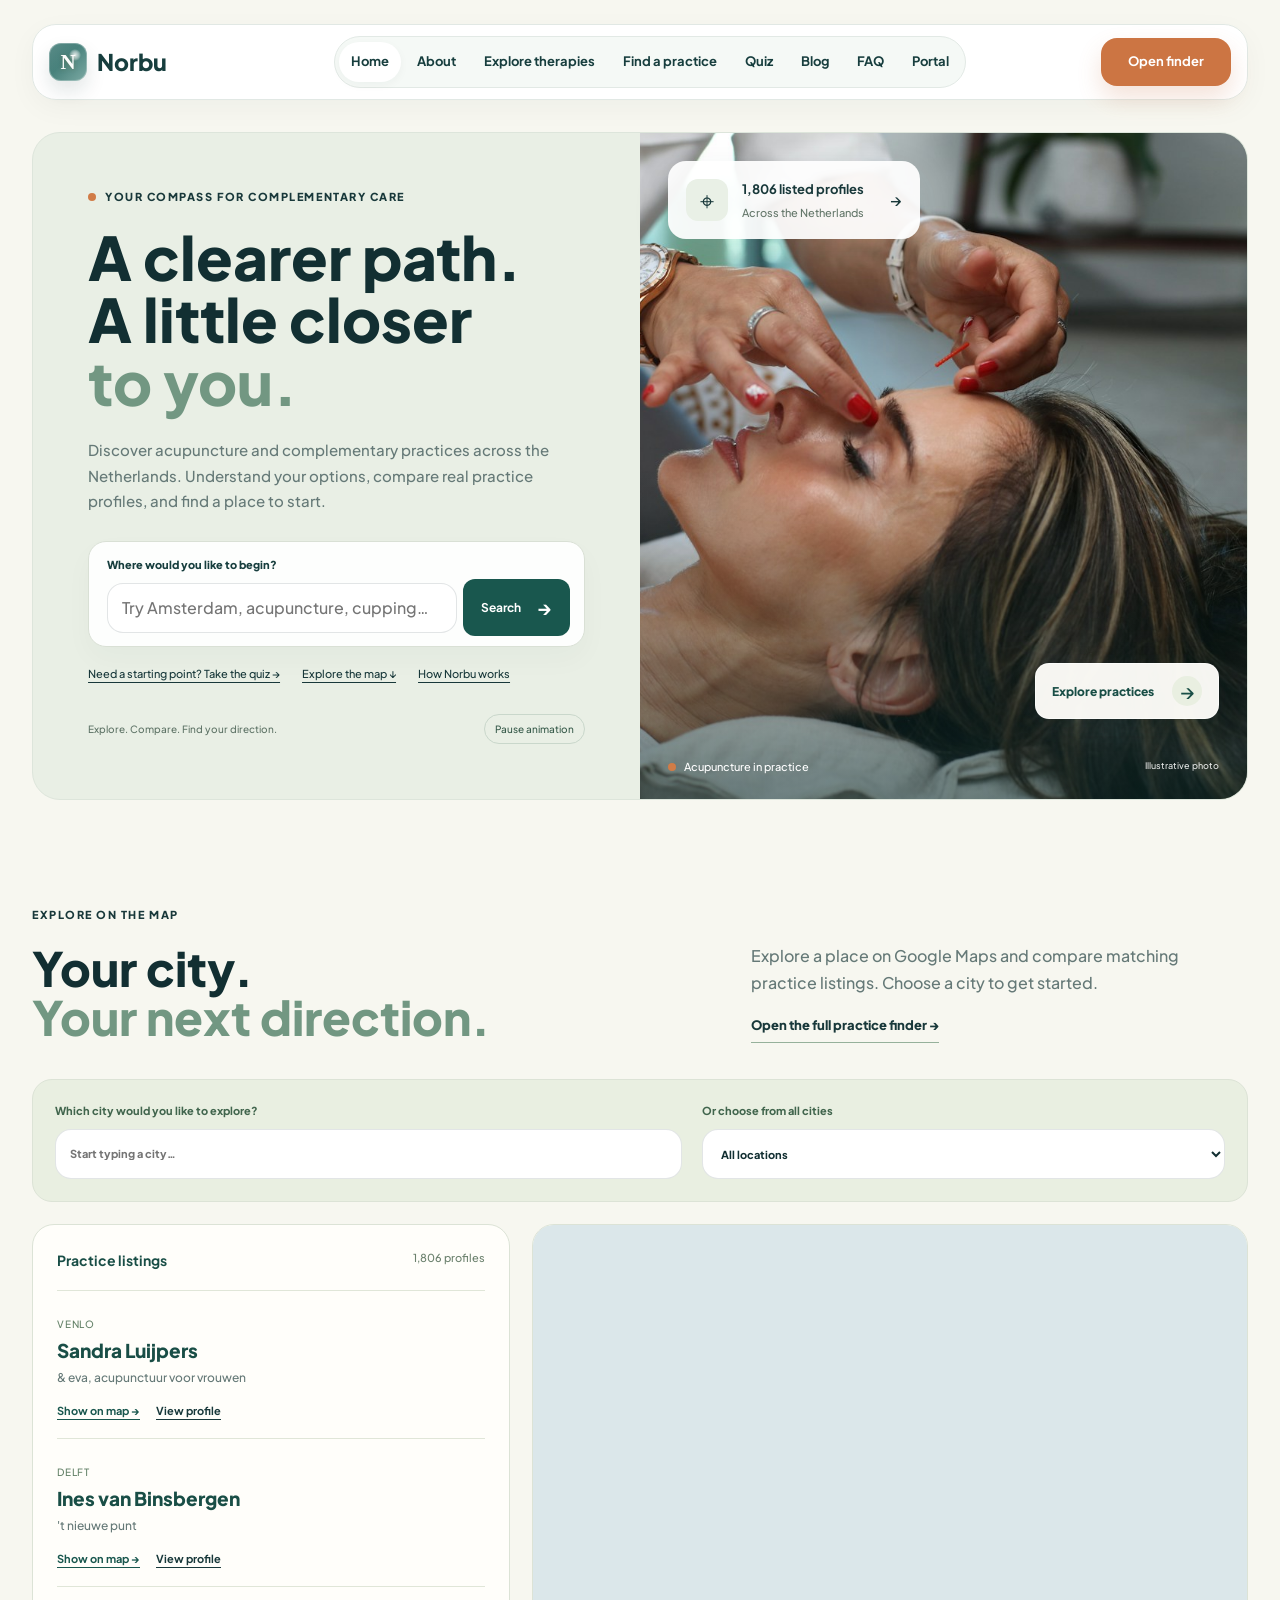
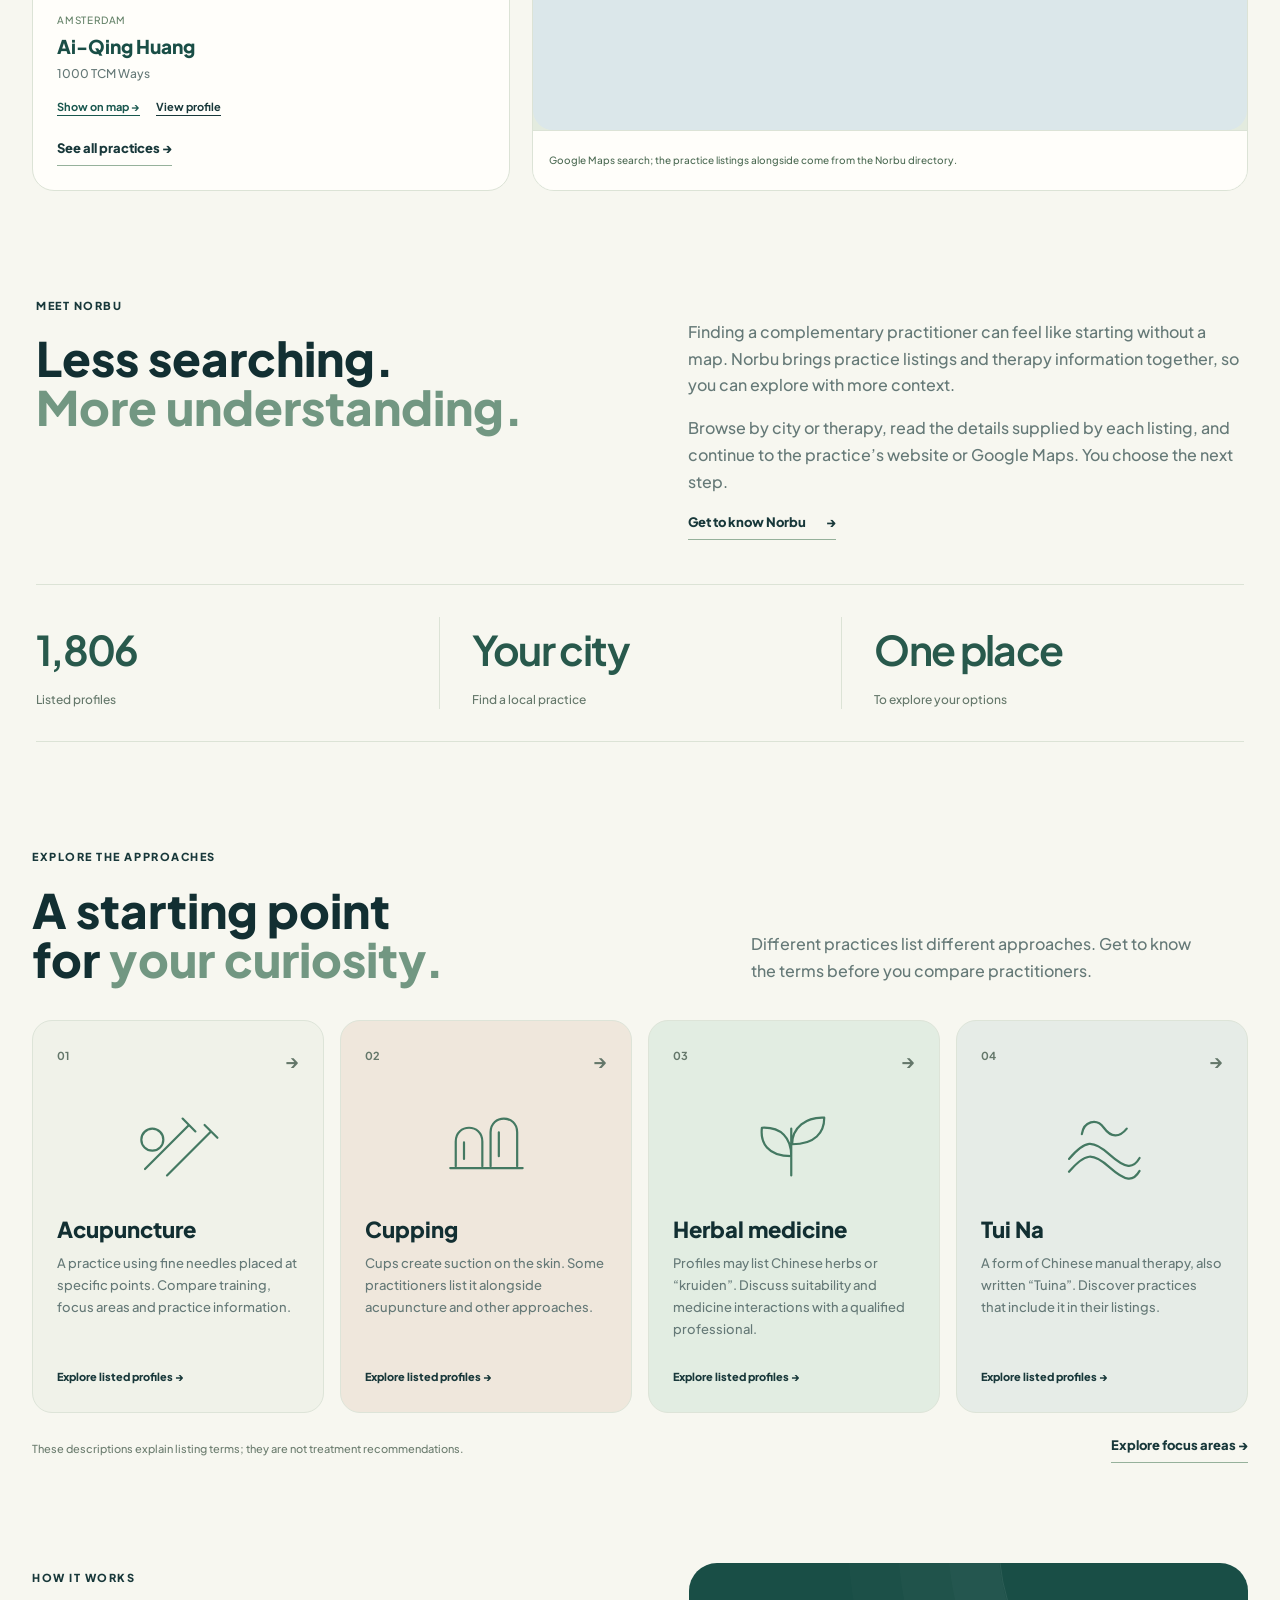
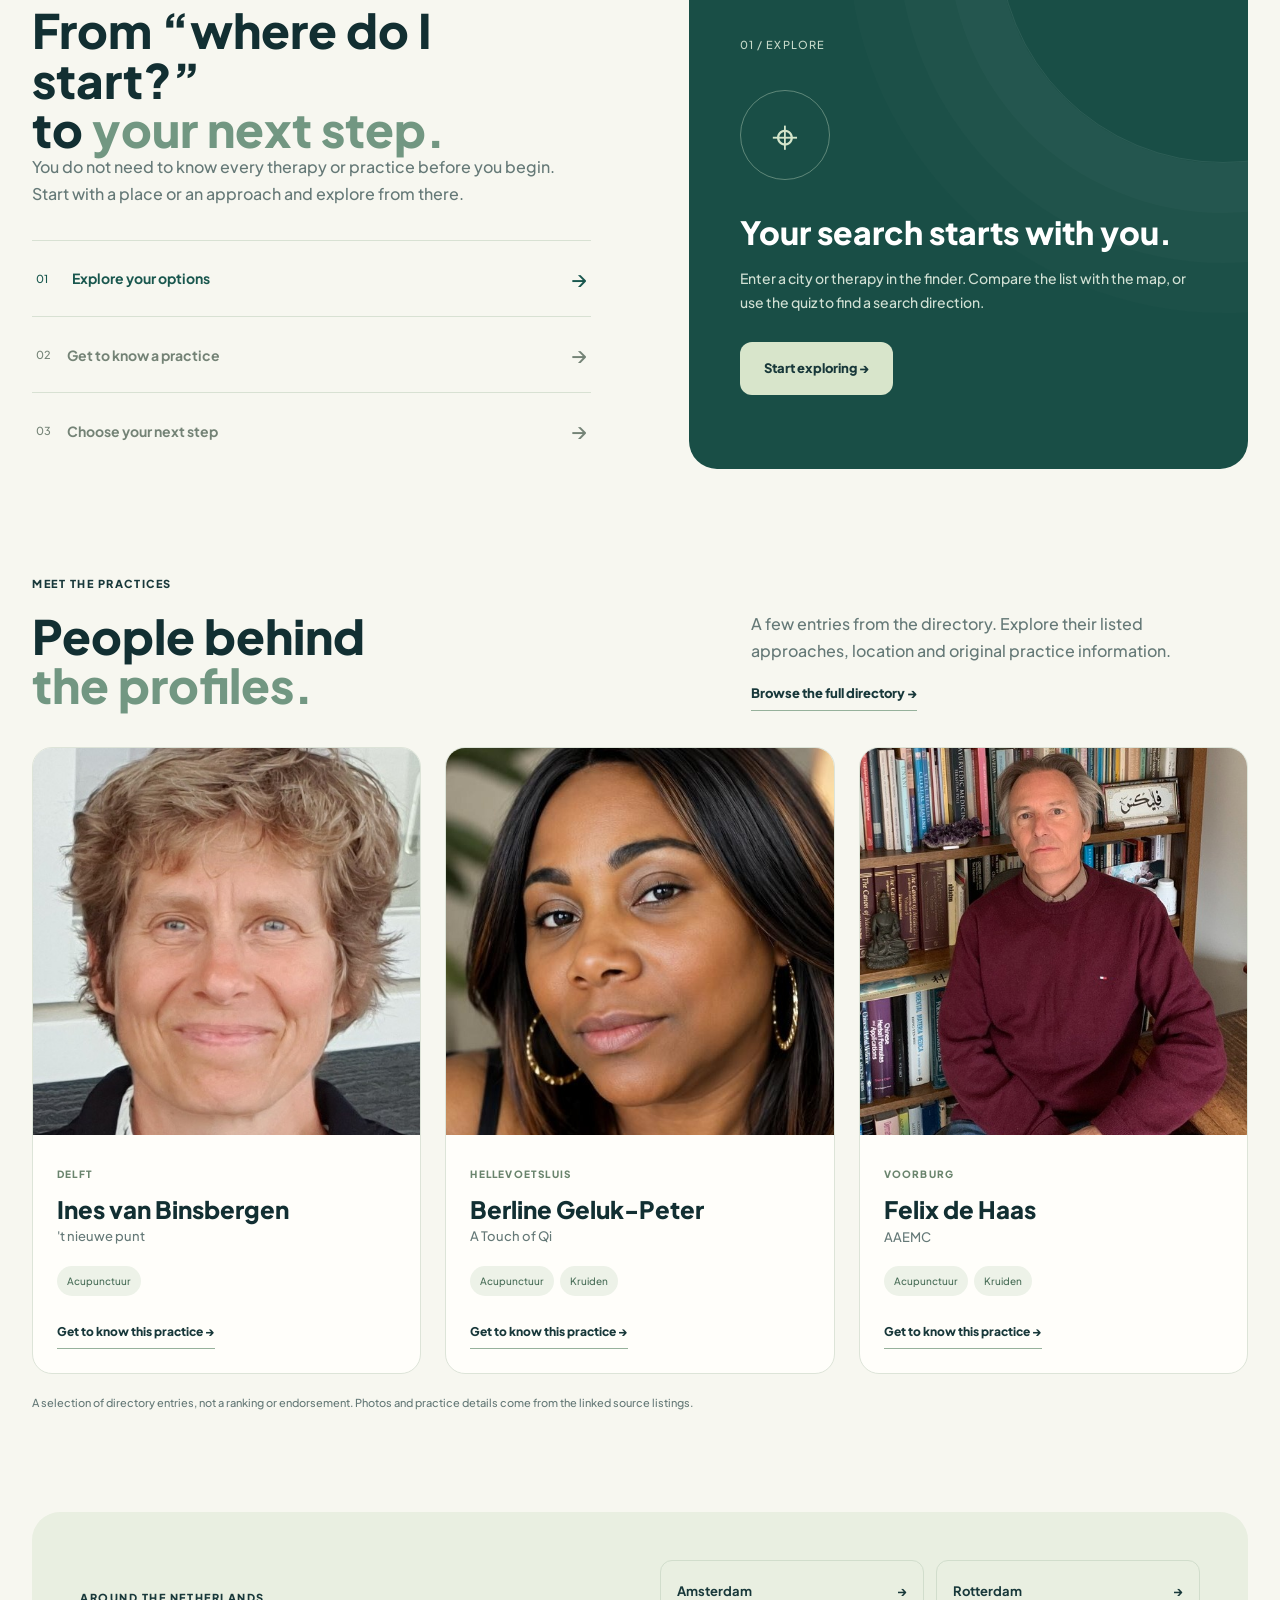
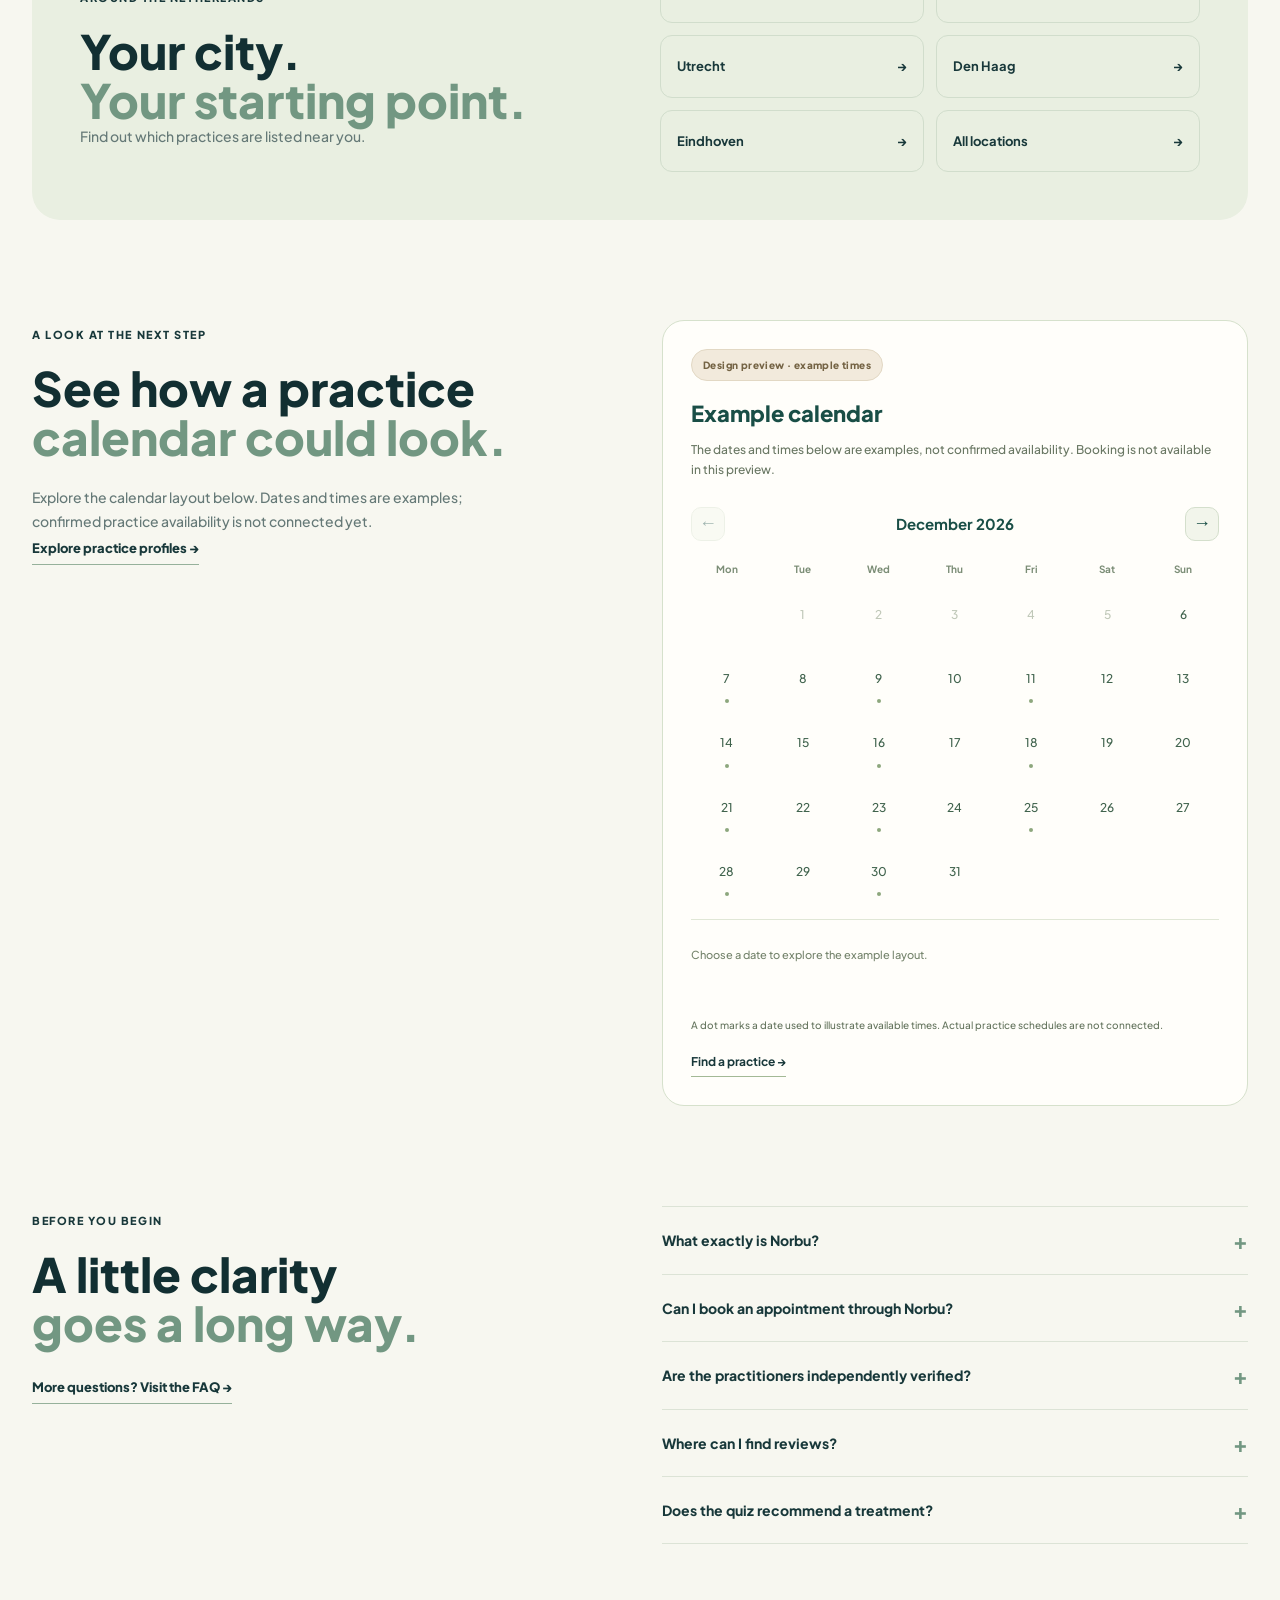
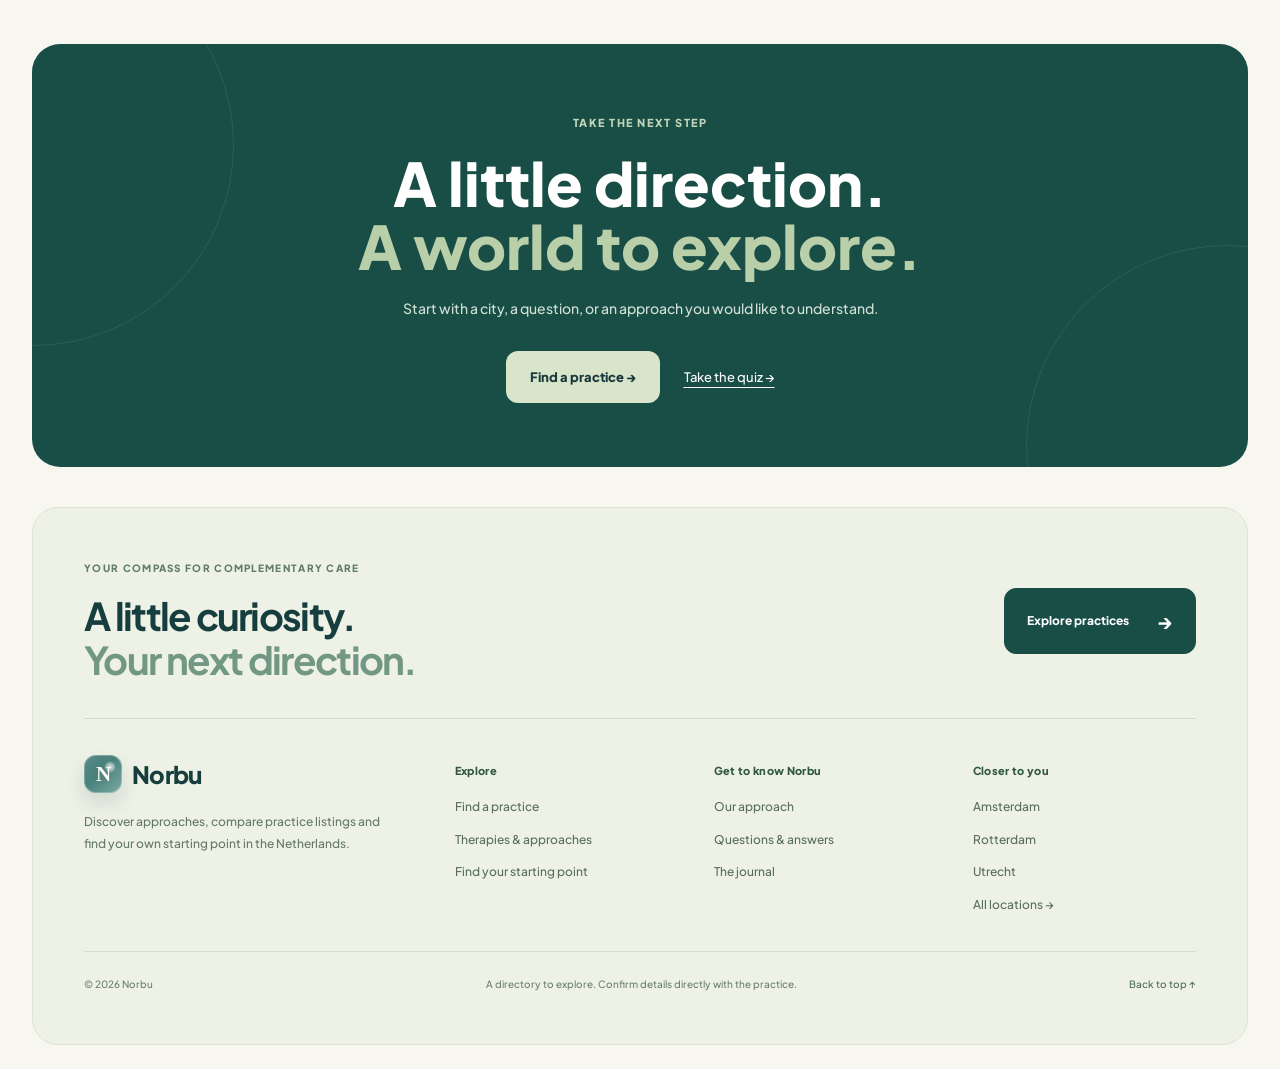
==== commit 4ea4cd3b: "Keep homepage map notice below Google controls and attribution" ====
--- a/index.html
+++ b/index.html
@@ -55,7 +55,7 @@
       <section class="home-map-section" id="explore-map" aria-labelledby="home-map-title" data-home-reveal>
         <div class="compass-section-heading"><div><span class="compass-eyebrow">Explore on the map</span><h2 id="home-map-title">Your city.<br><em>Your next direction.</em></h2></div><div><p>Explore a place on Google Maps and compare matching practice listings. Choose a city to get started.</p><a class="compass-text-link" id="home-map-all-link" href="practitioners.html">Open the full practice finder →</a></div></div>
         <div class="home-map-controls"><label class="home-city-search"><span>Which city would you like to explore?</span><span data-city-picker data-city-target="home-map-city"><input class="city-picker-input" type="search" placeholder="Start typing a city…" autocomplete="off" role="combobox" aria-autocomplete="list" aria-expanded="false" aria-controls="home-city-suggestions"><ul class="city-picker-list" id="home-city-suggestions" role="listbox" aria-label="Suggested cities" hidden></ul><span class="city-picker-status" role="status"></span></span></label><label class="home-city-select"><span>Or choose from all cities</span><select id="home-map-city"><option value="all">All locations</option></select></label></div>
-        <div class="directory-layout home-map-layout" data-finder-view="map"><div class="home-map-results"><div class="home-map-results-heading"><strong>Practice listings</strong><span id="home-map-results-count" role="status"></span></div><div id="home-map-practices"></div><a class="compass-text-link" id="home-map-more-link" href="practitioners.html">See all practices →</a></div><aside class="home-map-panel directory-map-panel" id="directory-map-panel"><div class="finder-map-surface"><div id="finder-google-map" aria-label="Practice overview on Google Maps" hidden></div><div class="practitioner-map-frame directory-map-frame"><iframe id="directory-map" title="Google Maps practice search" src="https://www.google.com/maps?q=acupuncture%20Netherlands&z=7&output=embed" loading="lazy" referrerpolicy="no-referrer-when-downgrade"></iframe></div><p class="finder-map-status" id="finder-map-status" role="status">Google Maps search; the practice listings alongside come from the Norbu directory.</p><a id="finder-location-source" class="finder-location-source" href="https://www.pdok.nl/introductie/-/article/basisregistratie-adressen-en-gebouwen-ba-1" target="_blank" rel="noopener noreferrer" hidden>Locations: PDOK / BAG</a></div><div class="home-map-preview" id="finder-map-preview" hidden><button class="finder-preview-close" type="button" aria-label="Close practice preview">×</button><span>Selected practice</span><h3 id="directory-name"></h3><p id="directory-specialty"></p><div><a id="directory-profile-link" href="practitioners.html">View practice →</a><a id="directory-map-link" href="https://www.google.com/maps/search/?api=1&query=acupuncture%20Netherlands" target="_blank" rel="noopener noreferrer">Open Google Maps →</a></div></div></aside></div>
+        <div class="directory-layout home-map-layout" data-finder-view="map"><div class="home-map-results"><div class="home-map-results-heading"><strong>Practice listings</strong><span id="home-map-results-count" role="status"></span></div><div id="home-map-practices"></div><a class="compass-text-link" id="home-map-more-link" href="practitioners.html">See all practices →</a></div><aside class="home-map-panel directory-map-panel" id="directory-map-panel"><div class="finder-map-surface"><div class="home-map-canvas"><div id="finder-google-map" aria-label="Practice overview on Google Maps" hidden></div><div class="practitioner-map-frame directory-map-frame"><iframe id="directory-map" title="Google Maps practice search" src="https://www.google.com/maps?q=acupuncture%20Netherlands&z=7&output=embed" loading="lazy" referrerpolicy="no-referrer-when-downgrade"></iframe></div></div><p class="finder-map-status" id="finder-map-status" role="status">Google Maps search; the practice listings alongside come from the Norbu directory.</p><a id="finder-location-source" class="finder-location-source" href="https://www.pdok.nl/introductie/-/article/basisregistratie-adressen-en-gebouwen-ba-1" target="_blank" rel="noopener noreferrer" hidden>Locations: PDOK / BAG</a></div><div class="home-map-preview" id="finder-map-preview" hidden><button class="finder-preview-close" type="button" aria-label="Close practice preview">×</button><span>Selected practice</span><h3 id="directory-name"></h3><p id="directory-specialty"></p><div><a id="directory-profile-link" href="practitioners.html">View practice →</a><a id="directory-map-link" href="https://www.google.com/maps/search/?api=1&query=acupuncture%20Netherlands" target="_blank" rel="noopener noreferrer">Open Google Maps →</a></div></div></aside></div>
       </section>
 
       <section class="compass-intro" aria-labelledby="intro-title" data-home-reveal>
--- a/discovery.css
+++ b/discovery.css
@@ -62,3 +62,8 @@
 .finder-cluster-list { display:grid;gap:8px;max-height:260px;max-width:300px;overflow-y:auto;padding:8px;font-family:Arial,sans-serif; }
 .finder-cluster-list strong { font-size:13px;margin-bottom:6px;color:#194e46; }.finder-cluster-list button { padding:10px;text-align:left;border:1px solid #d7e3cf;border-radius:8px;background:#f4f7ee;color:#194e46;font:inherit;font-size:12px;cursor:pointer; }
 @media(max-width:900px) { body.home-refresh .compass-home .home-map-layout { grid-template-columns:minmax(0,1fr)!important; } body.home-refresh .home-map-panel { min-height:460px!important; } }
+/* Leave Google's own controls and attribution unobstructed. */
+.home-map-canvas { position:absolute;inset:0 0 60px; }
+.home-map-panel .finder-map-status { top:auto;bottom:0;left:0;right:0;display:flex;align-items:center;min-height:60px;padding:12px 16px;background:#fffefa;border-top:1px solid #dce3d6;border-radius:0;pointer-events:auto; }
+.home-map-panel .home-map-preview { bottom:100px; }
+.home-map-panel .finder-location-source { bottom:92px; }
